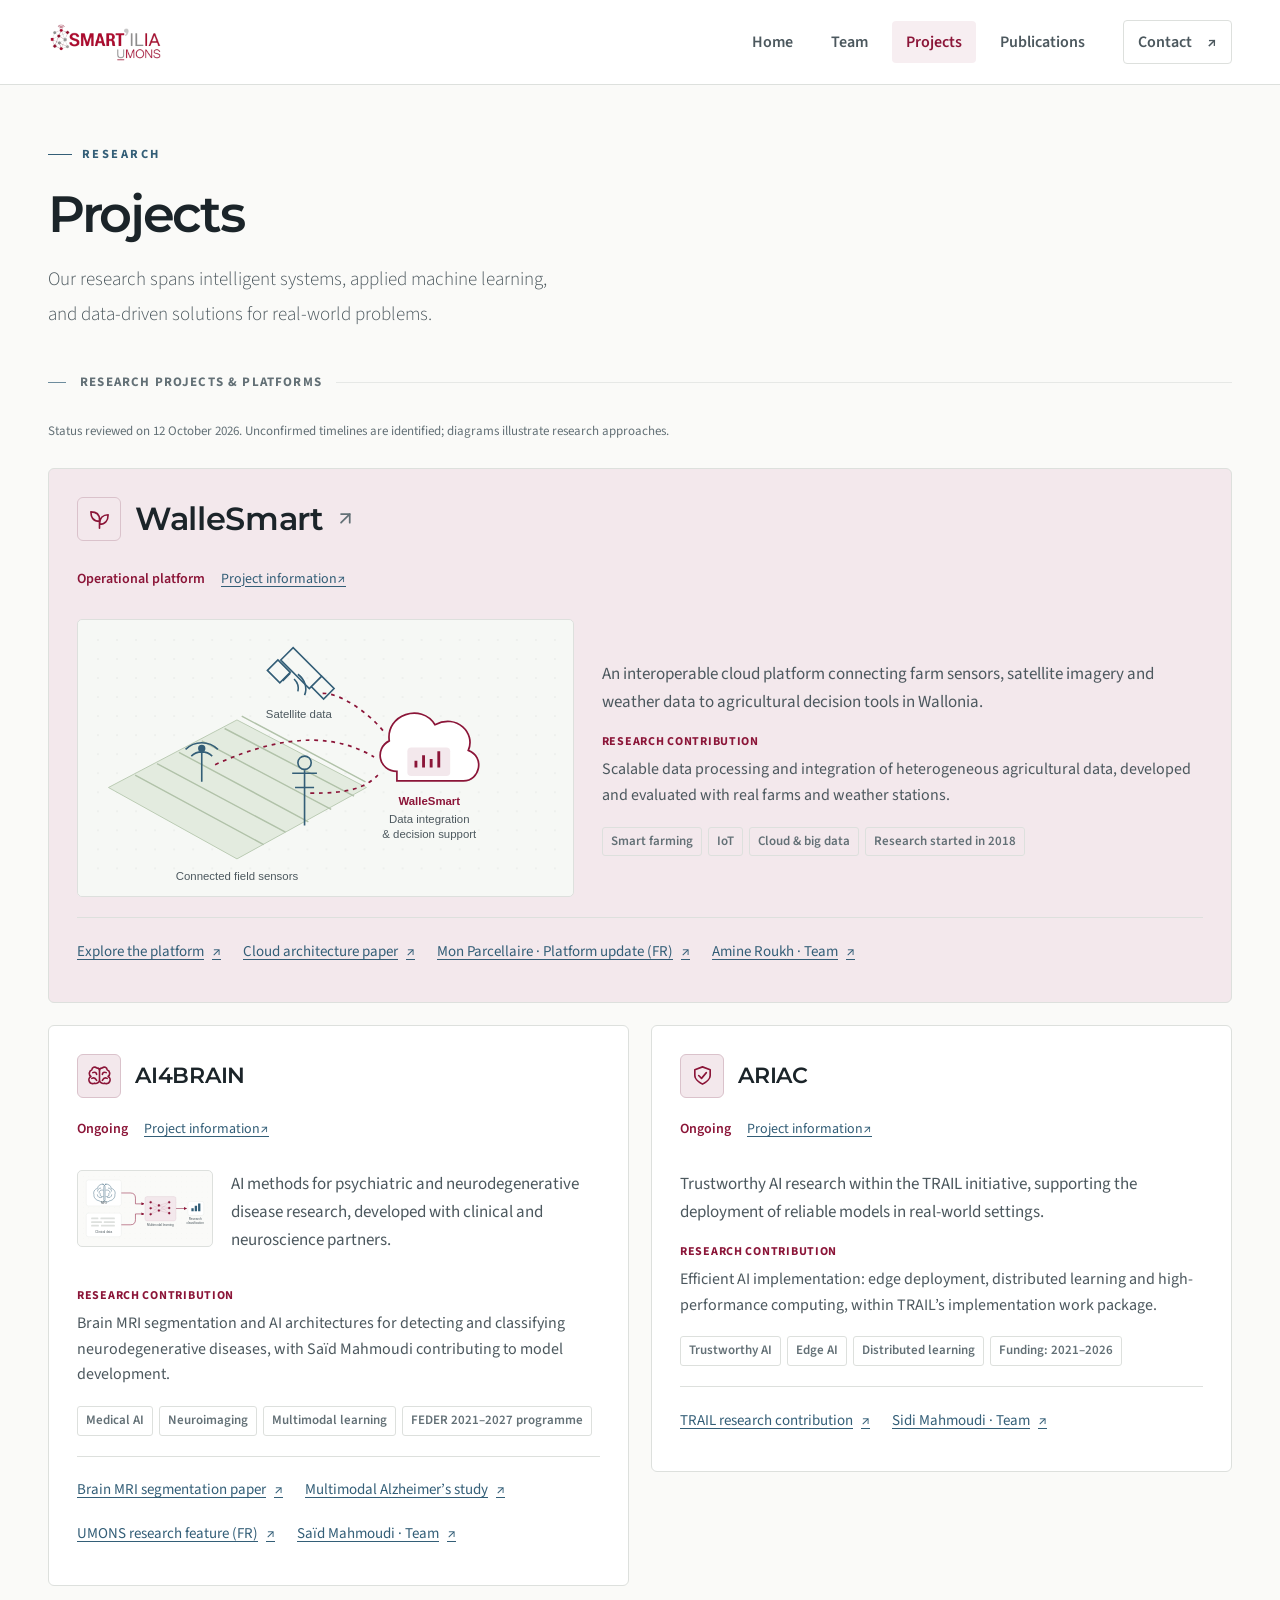
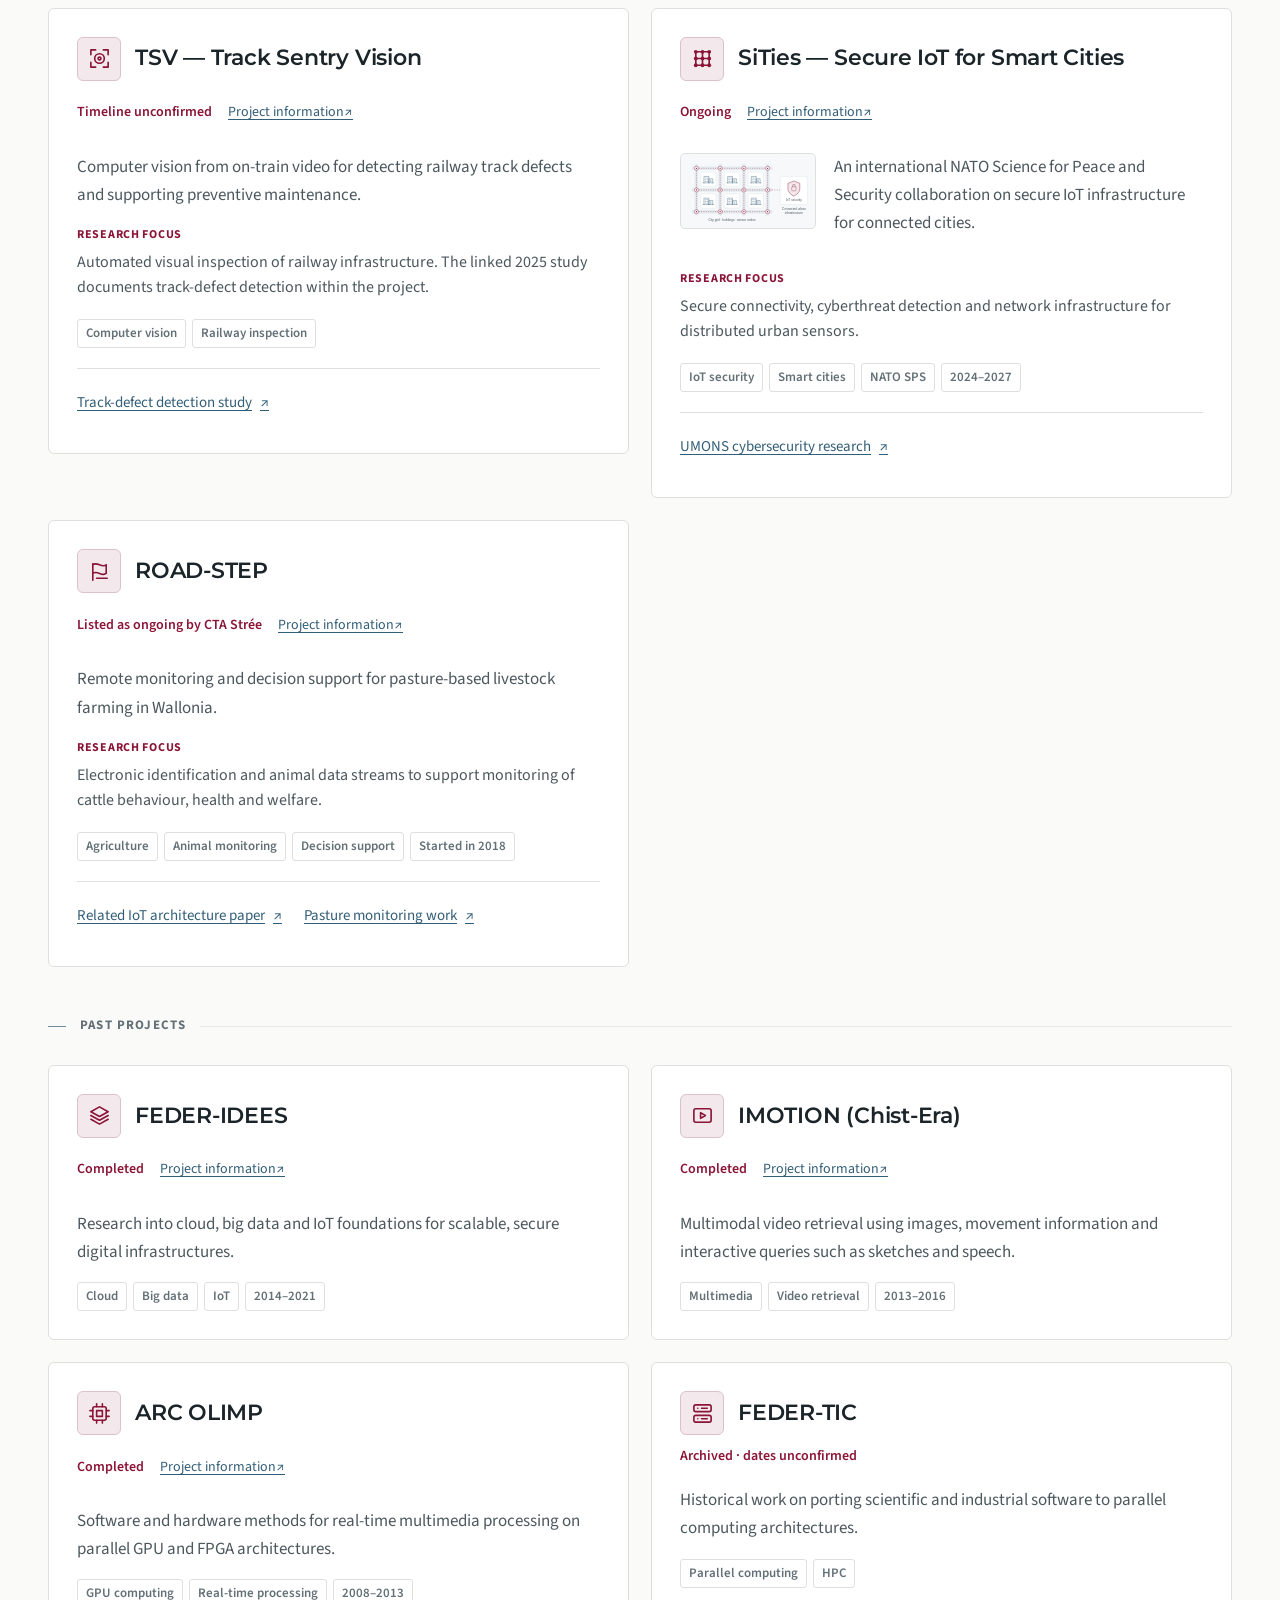
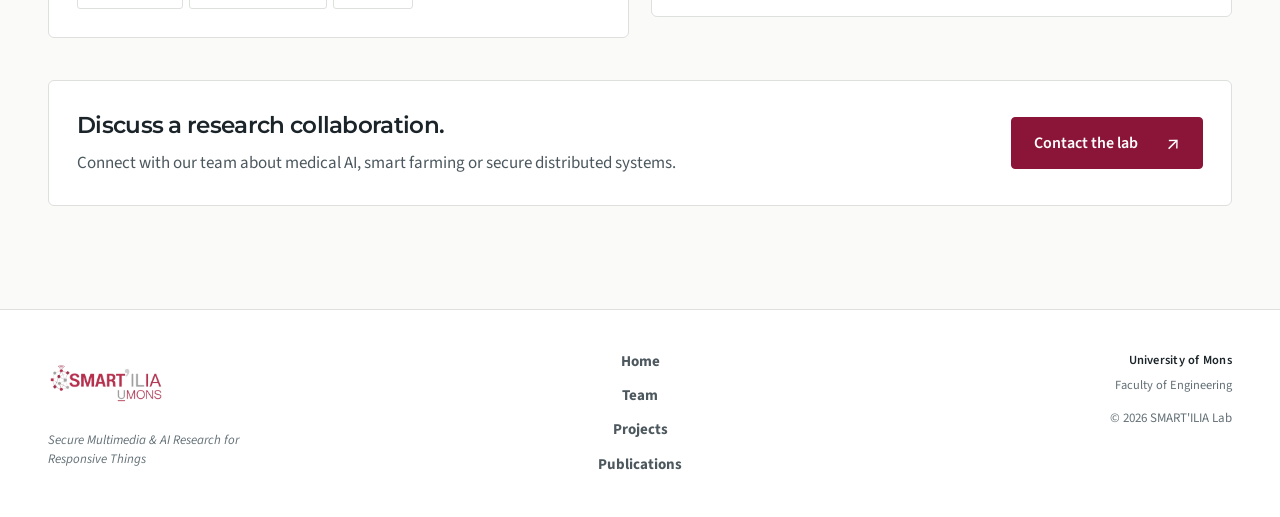
==== projects.html @ 416814bd "Add sourced research visuals and project articles to the homepage" ====
<!DOCTYPE html>
<html lang="en">
<head>
    <meta charset="UTF-8">
    <meta name="viewport" content="width=device-width, initial-scale=1">
    <meta name="description" content="Medical AI, smart farming, trustworthy AI and secure IoT projects at SMART'ILIA, University of Mons. Explore research contributions and associated publications.">
    <title>Projects — SMART'ILIA · UMONS</title>
    <link rel="icon" type="image/png" href="images/mini-logo.png">
    <link rel="preconnect" href="https://fonts.googleapis.com">
    <link rel="preconnect" href="https://fonts.gstatic.com" crossorigin>
    <link rel="stylesheet" href="https://fonts.googleapis.com/css2?family=Montserrat:wght@400;500;600;700&family=Source+Sans+3:wght@400;500;600;700&display=swap">
    <link rel="stylesheet" href="css/style.css?v=4">
    <link rel="stylesheet" href="css/refresh.css?v=6">
    <script src="js/site.js" defer></script>
  <link rel="canonical" href="https://smartilia.com/projects.html">
  <meta property="og:type" content="website">
  <meta property="og:site_name" content="SMART’ILIA · University of Mons">
  <meta property="og:title" content="Projects — SMART&#x27;ILIA · UMONS">
  <meta property="og:description" content="Medical AI, smart farming, trustworthy AI and secure IoT projects at SMART&#x27;ILIA, University of Mons. Explore research contributions and associated publications.">
  <meta property="og:url" content="https://smartilia.com/projects.html">
  <meta property="og:image" content="https://smartilia.com/images/smartilia-social-v1.png">
  <meta property="og:image:type" content="image/png">
  <meta property="og:image:width" content="1200">
  <meta property="og:image:height" content="627">
  <meta property="og:image:alt" content="SMART’ILIA at the University of Mons: AI for health, connected environments and secure systems.">
  <meta name="twitter:card" content="summary_large_image">
  <meta name="twitter:title" content="Projects — SMART&#x27;ILIA · UMONS">
  <meta name="twitter:description" content="Medical AI, smart farming, trustworthy AI and secure IoT projects at SMART&#x27;ILIA, University of Mons. Explore research contributions and associated publications.">
  <meta name="twitter:image" content="https://smartilia.com/images/smartilia-social-v1.png">
  <meta name="twitter:image:alt" content="SMART’ILIA at the University of Mons: AI for health, connected environments and secure systems.">
</head>
<body>

<a href="#main" class="skip-link">Skip to content</a>

<!-- ── NAVIGATION ── -->
<nav id="navbar" class="nav-light" aria-label="Main navigation">
    <div class="nav-inner">
        <a href="index.html" class="nav-logo">
            <img src="images/logo.png" alt="SMART'ILIA">
        </a>
        <ul class="nav-links" id="navLinks">
            <li><a href="index.html">Home</a></li>
            <li><a href="team.html">Team</a></li>
            <li><a href="projects.html" class="active" aria-current="page">Projects</a></li>
            <li><a href="publications.html">Publications</a></li>
        <li><a href="index.html#contact" class="nav-contact">Contact <span aria-hidden="true">↗</span></a></li>
        </ul>
        <button class="nav-burger" id="burger" aria-label="Open menu" aria-controls="navLinks" aria-expanded="false">
            <span></span><span></span><span></span>
        </button>
    </div>
</nav>

<!-- ── PROJECTS ── -->
<main id="main">
<div class="page">
    <div class="container">
        <div class="section-header">
            <div class="section-label"><span>Research</span></div>
            <h1 class="section-title">Projects</h1>
            <p class="section-subtitle">
                Our research spans intelligent systems, applied machine learning, and data-driven solutions for real-world problems.
            </p>
        </div>

        <!-- RESEARCH_PROJECTS_START -->
<section class="projects-group" aria-labelledby="current-projects-title"><h2 class="team-group-label" id="current-projects-title">Research projects &amp; platforms</h2>
<p class="source-note project-status-note">Status reviewed on <time datetime="2026-10-12">12 October 2026</time>. Unconfirmed timelines are identified; diagrams illustrate research approaches.</p>
<div class="projects-grid"><article class="project-card project-card--featured" data-anim id="smart-farming">
  <div class="project-header"><div class="project-icon"><svg viewBox="0 0 24 24" width="24" height="24" fill="none" stroke="currentColor" stroke-width="1.7" stroke-linecap="round" stroke-linejoin="round" aria-hidden="true" focusable="false"><path d="M12 21v-9M12 14C5 14 3 9 3 4c6 0 9 3 9 8M12 17c0-7 4-10 9-10 0 6-3 10-9 10"/></svg></div><h3 class="project-title"><a href="https://www.wallesmart.be/">WalleSmart <svg class="external-icon" viewBox="0 0 24 24" fill="none" stroke="currentColor" stroke-width="2" stroke-linecap="round" stroke-linejoin="round" aria-hidden="true" focusable="false"><path d="M7 17L17 7"/><path d="M7 7h10v10"/></svg></a></h3></div>
  <div class="project-status"><strong>Operational platform</strong><a href="https://www.wallesmart.be/blog/nos-actualites-2/nouveaute-comment-digitaliser-la-gestion-de-ses-parcelles-agricoles-15" aria-label="Source for WalleSmart project information">Project information <span aria-hidden="true">↗</span></a></div>
  <div class="project-overview"><a class="project-art" href="illustrations/agriculture.svg" aria-label="View the WalleSmart research diagram"><img class="project-illustration" src="illustrations/agriculture.svg" alt="Connected field, satellite and weather data flowing into the WalleSmart cloud platform." width="520" height="290" loading="lazy"></a><div class="project-copy"><p class="project-desc">An interoperable cloud platform connecting farm sensors, satellite imagery and weather data to agricultural decision tools in Wallonia.</p><div class="project-research"><p class="project-focus-label">Research contribution</p><p>Scalable data processing and integration of heterogeneous agricultural data, developed and evaluated with real farms and weather stations.</p></div><div class="project-tags"><span class="project-tag">Smart farming</span><span class="project-tag">IoT</span><span class="project-tag">Cloud &amp; big data</span><span class="project-tag">Research started in 2018</span></div></div></div>
<div class="project-links"><a href="https://www.wallesmart.be/">Explore the platform <span aria-hidden="true">↗</span></a><a href="https://orbi.umons.ac.be/handle/20.500.12907/54810">Cloud architecture paper <span aria-hidden="true">↗</span></a><a href="https://www.wallesmart.be/blog/nos-actualites-2/nouveaute-comment-digitaliser-la-gestion-de-ses-parcelles-agricoles-15">Mon Parcellaire · Platform update (FR) <span aria-hidden="true">↗</span></a><a href="team.html#amine-roukh">Amine Roukh · Team <span aria-hidden="true">↗</span></a></div>
</article>
<article class="project-card" data-anim id="medical-ai">
  <div class="project-header"><div class="project-icon"><svg viewBox="0 0 24 24" width="24" height="24" fill="none" stroke="currentColor" stroke-width="1.7" stroke-linecap="round" stroke-linejoin="round" aria-hidden="true" focusable="false"><path d="M9 4a3 3 0 0 0-5 2 4 4 0 0 0-1 7 4 4 0 0 0 4 7c2 1 5-1 5-3V7a3 3 0 0 0-3-3Zm6 0a3 3 0 0 1 5 2 4 4 0 0 1 1 7 4 4 0 0 1-4 7c-2 1-5-1-5-3V7a3 3 0 0 1 3-3Z"/><path d="M5 9c2-1 4 0 4 2M4 15c2-1 4 0 5 2m10-8c-2-1-4 0-4 2m5 4c-2-1-4 0-5 2"/></svg></div><h3 class="project-title">AI4BRAIN</h3></div>
  <div class="project-status"><strong>Ongoing</strong><a href="https://web.umons.ac.be/sante/fr/2026/03/11/alzheimer-a-lumons-une-expertise-de-longue-date-mise-en-lumiere-par-un-financement-record/" aria-label="Source for AI4BRAIN project information">Project information <span aria-hidden="true">↗</span></a></div>
  <div class="project-overview"><a class="project-art" href="illustrations/medical-ai.svg" aria-label="View the AI4BRAIN research diagram"><img class="project-illustration" src="illustrations/medical-ai.svg" alt="MRI and clinical data combined through multimodal learning." width="520" height="290" loading="lazy"></a><p class="project-desc">AI methods for psychiatric and neurodegenerative disease research, developed with clinical and neuroscience partners.</p></div><div class="project-research"><p class="project-focus-label">Research contribution</p><p>Brain MRI segmentation and AI architectures for detecting and classifying neurodegenerative diseases, with Saïd Mahmoudi contributing to model development.</p></div><div class="project-tags"><span class="project-tag">Medical AI</span><span class="project-tag">Neuroimaging</span><span class="project-tag">Multimodal learning</span><span class="project-tag">FEDER 2021–2027 programme</span></div>
<div class="project-links"><a href="https://orbi.umons.ac.be/handle/20.500.12907/51494">Brain MRI segmentation paper <span aria-hidden="true">↗</span></a><a href="https://orbi.umons.ac.be/handle/20.500.12907/56733">Multimodal Alzheimer’s study <span aria-hidden="true">↗</span></a><a href="https://web.umons.ac.be/sante/fr/2026/03/11/alzheimer-a-lumons-une-expertise-de-longue-date-mise-en-lumiere-par-un-financement-record/">UMONS research feature (FR) <span aria-hidden="true">↗</span></a><a href="team.html#said-mahmoudi">Saïd Mahmoudi · Team <span aria-hidden="true">↗</span></a></div>
</article>
<article class="project-card" data-anim id="ariac">
  <div class="project-header"><div class="project-icon"><svg viewBox="0 0 24 24" width="24" height="24" fill="none" stroke="currentColor" stroke-width="1.7" stroke-linecap="round" stroke-linejoin="round" aria-hidden="true" focusable="false"><path d="m12 3 8 3v6c0 5-8 9-8 9s-8-4-8-9V6l8-3Z"/><path d="m8 12 3 3 5-6"/></svg></div><h3 class="project-title">ARIAC</h3></div>
  <div class="project-status"><strong>Ongoing</strong><a href="https://web.umons.ac.be/isia/activites-de-recherche/projets/" aria-label="Source for ARIAC project information">Project information <span aria-hidden="true">↗</span></a></div>
  <div class="project-overview project-overview--text"><p class="project-desc">Trustworthy AI research within the TRAIL initiative, supporting the deployment of reliable models in real-world settings.</p></div><div class="project-research"><p class="project-focus-label">Research contribution</p><p>Efficient AI implementation: edge deployment, distributed learning and high-performance computing, within TRAIL’s implementation work package.</p></div><div class="project-tags"><span class="project-tag">Trustworthy AI</span><span class="project-tag">Edge AI</span><span class="project-tag">Distributed learning</span><span class="project-tag">Funding: 2021–2026</span></div>
<div class="project-links"><a href="https://factory.trail.ac/fr/user/sidi-ahmed/mahmoudi">TRAIL research contribution <span aria-hidden="true">↗</span></a><a href="team.html#sidi-mahmoudi">Sidi Mahmoudi · Team <span aria-hidden="true">↗</span></a></div>
</article>
<article class="project-card" data-anim id="track-sentry-vision">
  <div class="project-header"><div class="project-icon"><svg viewBox="0 0 24 24" width="24" height="24" fill="none" stroke="currentColor" stroke-width="1.7" stroke-linecap="round" stroke-linejoin="round" aria-hidden="true" focusable="false"><path d="M8 3H3v5m13-5h5v5M3 16v5h5m13-5v5h-5"/><circle cx="12" cy="12" r="5"/><circle cx="12" cy="12" r="1.5"/></svg></div><h3 class="project-title">TSV — Track Sentry Vision</h3></div>
  <div class="project-status"><strong>Timeline unconfirmed</strong><a href="https://ecosysteme.s3.wallonie.be/projets/" aria-label="Source for TSV — Track Sentry Vision project information">Project information <span aria-hidden="true">↗</span></a></div>
  <div class="project-overview project-overview--text"><p class="project-desc">Computer vision from on-train video for detecting railway track defects and supporting preventive maintenance.</p></div><div class="project-research"><p class="project-focus-label">Research focus</p><p>Automated visual inspection of railway infrastructure. The linked 2025 study documents track-defect detection within the project.</p></div><div class="project-tags"><span class="project-tag">Computer vision</span><span class="project-tag">Railway inspection</span></div>
<div class="project-links"><a href="https://bnaic2025.unamur.be/accepted-submissions/accepted_poster/093%20-%20Railway%20Track%20Defect%20Detection.pdf">Track-defect detection study <span aria-hidden="true">↗</span></a></div>
</article>
<article class="project-card" data-anim id="secure-systems">
  <div class="project-header"><div class="project-icon"><svg viewBox="0 0 24 24" width="24" height="24" fill="none" stroke="currentColor" stroke-width="1.7" stroke-linecap="round" stroke-linejoin="round" aria-hidden="true" focusable="false"><path d="M5 5h14M5 12h14M5 19h14M5 5v14M12 5v14M19 5v14"/><g fill="currentColor" stroke="none"><circle cx="5" cy="5" r="2"/><circle cx="12" cy="5" r="2"/><circle cx="19" cy="5" r="2"/><circle cx="5" cy="12" r="2"/><circle cx="12" cy="12" r="2"/><circle cx="19" cy="12" r="2"/><circle cx="5" cy="19" r="2"/><circle cx="12" cy="19" r="2"/><circle cx="19" cy="19" r="2"/></g></svg></div><h3 class="project-title">SiTies — Secure IoT for Smart Cities</h3></div>
  <div class="project-status"><strong>Ongoing</strong><a href="https://radon.nauka.gov.pl/dane/profil/678506106d19015179e4eef2" aria-label="Source for SiTies — Secure IoT for Smart Cities project information">Project information <span aria-hidden="true">↗</span></a></div>
  <div class="project-overview"><a class="project-art" href="illustrations/smart-city-grid.svg" aria-label="View the SiTies — Secure IoT for Smart Cities research diagram"><img class="project-illustration" src="illustrations/smart-city-grid.svg" alt="A city grid with connected buildings, sensor nodes and secure IoT infrastructure." width="520" height="290" loading="lazy"></a><p class="project-desc">An international NATO Science for Peace and Security collaboration on secure IoT infrastructure for connected cities.</p></div><div class="project-research"><p class="project-focus-label">Research focus</p><p>Secure connectivity, cyberthreat detection and network infrastructure for distributed urban sensors.</p></div><div class="project-tags"><span class="project-tag">IoT security</span><span class="project-tag">Smart cities</span><span class="project-tag">NATO SPS</span><span class="project-tag">2024–2027</span></div>
<div class="project-links"><a href="https://assets.ctfassets.net/myqv2p4gx62v/01pLxQ8LCOKn64NGVrYck8/289017d1012514191cbb42dc429a7358/brochure-InCyber-2025.pdf">UMONS cybersecurity research <span aria-hidden="true">↗</span></a></div>
</article>
<article class="project-card" data-anim id="road-step">
  <div class="project-header"><div class="project-icon"><svg viewBox="0 0 24 24" width="24" height="24" fill="none" stroke="currentColor" stroke-width="1.7" stroke-linecap="round" stroke-linejoin="round" aria-hidden="true" focusable="false"><path d="M5 21V4m0 1c5-4 9 4 14 0v9c-5 4-9-4-14 0"/><path d="M9 19h11"/></svg></div><h3 class="project-title">ROAD-STEP</h3></div>
  <div class="project-status"><strong>Listed as ongoing by CTA Strée</strong><a href="https://cta-stree.be/recherches/" aria-label="Source for ROAD-STEP project information">Project information <span aria-hidden="true">↗</span></a></div>
  <div class="project-overview project-overview--text"><p class="project-desc">Remote monitoring and decision support for pasture-based livestock farming in Wallonia.</p></div><div class="project-research"><p class="project-focus-label">Research focus</p><p>Electronic identification and animal data streams to support monitoring of cattle behaviour, health and welfare.</p></div><div class="project-tags"><span class="project-tag">Agriculture</span><span class="project-tag">Animal monitoring</span><span class="project-tag">Decision support</span><span class="project-tag">Started in 2018</span></div>
<div class="project-links"><a href="https://orbi.umons.ac.be/handle/20.500.12907/42561">Related IoT architecture paper <span aria-hidden="true">↗</span></a><a href="https://www.cra.wallonie.be/fr/wallherbe-pour-suivre-la-pousse-et-la-qualite-de-lherbe">Pasture monitoring work <span aria-hidden="true">↗</span></a></div>
</article></div></section>
<section class="projects-group" aria-labelledby="past-projects-title"><h2 class="team-group-label" id="past-projects-title">Past projects</h2>
<div class="projects-grid"><article class="project-card" data-anim id="feder-idees">
  <div class="project-header"><div class="project-icon"><svg viewBox="0 0 24 24" width="24" height="24" fill="none" stroke="currentColor" stroke-width="1.7" stroke-linecap="round" stroke-linejoin="round" aria-hidden="true" focusable="false"><path d="m12 3 9 5-9 5-9-5 9-5ZM3 12l9 5 9-5M3 16l9 5 9-5"/></svg></div><h3 class="project-title">FEDER-IDEES</h3></div>
  <div class="project-status"><strong>Completed</strong><a href="https://web.umons.ac.be/ilia/activites-de-recherche/" aria-label="Source for FEDER-IDEES project information">Project information <span aria-hidden="true">↗</span></a></div>
  <div class="project-overview project-overview--text"><p class="project-desc">Research into cloud, big data and IoT foundations for scalable, secure digital infrastructures.</p></div><div class="project-tags"><span class="project-tag">Cloud</span><span class="project-tag">Big data</span><span class="project-tag">IoT</span><span class="project-tag">2014–2021</span></div>

</article>
<article class="project-card" data-anim id="imotion">
  <div class="project-header"><div class="project-icon"><svg viewBox="0 0 24 24" width="24" height="24" fill="none" stroke="currentColor" stroke-width="1.7" stroke-linecap="round" stroke-linejoin="round" aria-hidden="true" focusable="false"><rect x="3" y="5" width="18" height="14" rx="2"/><path d="m10 9 5 3-5 3V9Z"/></svg></div><h3 class="project-title">IMOTION (Chist-Era)</h3></div>
  <div class="project-status"><strong>Completed</strong><a href="https://www.chistera.eu/projects/imotion" aria-label="Source for IMOTION (Chist-Era) project information">Project information <span aria-hidden="true">↗</span></a></div>
  <div class="project-overview project-overview--text"><p class="project-desc">Multimodal video retrieval using images, movement information and interactive queries such as sketches and speech.</p></div><div class="project-tags"><span class="project-tag">Multimedia</span><span class="project-tag">Video retrieval</span><span class="project-tag">2013–2016</span></div>

</article>
<article class="project-card" data-anim id="arc-olimp">
  <div class="project-header"><div class="project-icon"><svg viewBox="0 0 24 24" width="24" height="24" fill="none" stroke="currentColor" stroke-width="1.7" stroke-linecap="round" stroke-linejoin="round" aria-hidden="true" focusable="false"><rect x="5" y="5" width="14" height="14" rx="2"/><rect x="9" y="9" width="6" height="6"/><path d="M9 2v3m6-3v3M9 19v3m6-3v3M2 9h3m-3 6h3m14-6h3m-3 6h3"/></svg></div><h3 class="project-title">ARC OLIMP</h3></div>
  <div class="project-status"><strong>Completed</strong><a href="https://splconf.org/spl11/data/uploads/procDF.pdf" aria-label="Source for ARC OLIMP project information">Project information <span aria-hidden="true">↗</span></a></div>
  <div class="project-overview project-overview--text"><p class="project-desc">Software and hardware methods for real-time multimedia processing on parallel GPU and FPGA architectures.</p></div><div class="project-tags"><span class="project-tag">GPU computing</span><span class="project-tag">Real-time processing</span><span class="project-tag">2008–2013</span></div>

</article>
<article class="project-card" data-anim id="feder-tic">
  <div class="project-header"><div class="project-icon"><svg viewBox="0 0 24 24" width="24" height="24" fill="none" stroke="currentColor" stroke-width="1.7" stroke-linecap="round" stroke-linejoin="round" aria-hidden="true" focusable="false"><rect x="3" y="3" width="18" height="7" rx="2"/><rect x="3" y="14" width="18" height="7" rx="2"/><path d="M7 6.5h.01M7 17.5h.01M11 6.5h6m-6 11h6"/></svg></div><h3 class="project-title">FEDER-TIC</h3></div>
  <div class="project-status"><strong>Archived · dates unconfirmed</strong></div>
  <div class="project-overview project-overview--text"><p class="project-desc">Historical work on porting scientific and industrial software to parallel computing architectures.</p></div><div class="project-tags"><span class="project-tag">Parallel computing</span><span class="project-tag">HPC</span></div>

</article></div></section>
<aside class="research-contact"><div><h2>Discuss a research collaboration.</h2><p>Connect with our team about medical AI, smart farming or secure distributed systems.</p></div><a class="action-primary" href="mailto:said.mahmoudi@umons.ac.be">Contact the lab <span aria-hidden="true">↗</span></a></aside>
<!-- RESEARCH_PROJECTS_END -->
    </div>
</div>
</main>

<!-- ── FOOTER ── -->
<footer>
    <div class="footer-inner">
        <div class="footer-brand">
            <img src="images/logo.png" alt="SMART'ILIA" class="footer-logo-img">
            <p class="footer-tagline">Secure Multimedia &amp; AI Research for Responsive Things</p>
        </div>
        <nav class="footer-nav" aria-label="Footer navigation">
            <a href="index.html">Home</a>
            <a href="team.html">Team</a>
            <a href="projects.html">Projects</a>
            <a href="publications.html">Publications</a>
        </nav>
        <div class="footer-info">
            <div class="footer-uni">University of Mons</div>
            <div class="footer-faculty">Faculty of Engineering</div>
            <div class="footer-copy">&copy; 2026 SMART'ILIA Lab</div>
        </div>
    </div>
</footer>

<script>


    // Staggered scroll-reveal
    const observer = new IntersectionObserver((entries) => {
        entries.forEach((entry) => {
            if (entry.isIntersecting) {
                const cards = document.querySelectorAll('[data-anim]');
                cards.forEach((card, i) => {
                    setTimeout(() => card.classList.add('visible'), i * 120);
                });
                observer.unobserve(entry.target);
            }
        });
    }, { threshold: 0.1 });

    const firstCard = document.querySelector('[data-anim]');
    if (firstCard) observer.observe(firstCard);
</script>

</body>
</html>
---- css/style.css ----
/* ═══════════════════════════════════════════
   SMART'ILIA — UMONS Research Lab
   ═══════════════════════════════════════════ */

:root {
    /* ── Clean Neutral Palette ── */
    --paper:          #F4F4F2;
    --paper-mid:      #EBEBEA;
    --paper-deep:     #E0E0DC;
    --paper-border:   #D2D2CD;

    /* ── Neutral Ink ── */
    --ink:            #141414;
    --ink-mid:        #565654;
    --ink-muted:      #767674;

    /* ── UMONS Crimson ── */
    --crimson:        #8B1538;
    --crimson-deep:   #6B0F2A;
    --crimson-light:  #A52145;
    --crimson-glow:   rgba(139, 21, 56, 0.07);
    --crimson-subtle: #F3E8EC;

    /* ── Steel accent ── */
    --steel:          #3D6B8E;
    --steel-glow:     rgba(61, 107, 142, 0.10);

    /* ── Typography ── */
    --heading: 'Montserrat', 'Helvetica Neue', Arial, sans-serif;
    --sans:    'Helvetica Neue', Helvetica, Arial, sans-serif;

    /* ── Layout ── */
    --nav-h:    96px;
    --pad-x:    clamp(1.25rem, 4vw, 3rem);
    --max-w:    1280px;
    --radius:   0;
}

/* ── Skip link (a11y) ── */
.skip-link {
    position: absolute;
    top: -100%;
    left: 16px;
    z-index: 100000;
    padding: 12px 24px;
    background: var(--crimson);
    color: #fff;
    text-decoration: none;
    font-weight: 700;
    font-size: 0.85rem;
    letter-spacing: 0.04em;
}

.skip-link:focus {
    top: 8px;
}

/* ── Reset ── */
*, *::before, *::after { margin: 0; padding: 0; box-sizing: border-box; }
html { scroll-behavior: smooth; }

body {
    font-family: var(--sans);
    background: var(--paper);
    color: var(--ink);
    font-size: 1rem;
    line-height: 1.65;
    -webkit-font-smoothing: antialiased;
    -moz-osx-font-smoothing: grayscale;
    overflow-x: hidden;
}

::selection { background: var(--crimson); color: #fff; }

/* ── Focus visible (a11y) ── */
:focus-visible {
    outline: 2px solid var(--crimson);
    outline-offset: 2px;
}

a:focus:not(:focus-visible),
button:focus:not(:focus-visible) {
    outline: none;
}

/* ── Grain texture ── */
body::before {
    content: '';
    position: fixed;
    inset: 0;
    z-index: 1;
    pointer-events: none;
    opacity: 0.025;
    background-image: url("data:image/svg+xml,%3Csvg viewBox='0 0 256 256' xmlns='http://www.w3.org/2000/svg'%3E%3Cfilter id='n'%3E%3CfeTurbulence type='fractalNoise' baseFrequency='0.9' numOctaves='4' stitchTiles='stitch'/%3E%3C/filter%3E%3Crect width='100%25' height='100%25' filter='url(%23n)'/%3E%3C/svg%3E");
    background-repeat: repeat;
    background-size: 200px;
}

/* ══════════════════════════════════════════
   NAVIGATION
   ══════════════════════════════════════════ */
#navbar {
    position: fixed;
    top: 0;
    left: 0;
    right: 0;
    z-index: 10000;
    background: #ffffff;
    border-bottom: 1px solid var(--paper-border);
    box-shadow: 0 1px 8px rgba(20, 20, 20, 0.06);
    transition: box-shadow 0.4s ease, background 0.4s ease;
}

#navbar.scrolled {
    box-shadow: 0 4px 24px rgba(20, 20, 20, 0.10);
}

.nav-inner {
    max-width: var(--max-w);
    margin: 0 auto;
    padding: 0 var(--pad-x);
    height: var(--nav-h);
    display: -webkit-flex;
    display: flex;
    -webkit-flex-direction: row;
    flex-direction: row;
    -webkit-align-items: center;
    align-items: center;
    -webkit-justify-content: space-between;
    justify-content: space-between;
}

/* ── Logo ── */
.nav-logo {
    display: inline-flex;
    align-items: center;
    text-decoration: none;
    flex-shrink: 0;
}

.nav-logo img {
    height: 80px;
    width: auto;
    display: block;
}

/* ── Links (desktop) ── */
.nav-links {
    display: -webkit-flex;
    display: flex;
    -webkit-flex-direction: row;
    flex-direction: row;
    align-items: center;
    gap: 4px;
    list-style: none;
    margin: 0;
    padding: 0;
}

.nav-links li {
    display: inline-block;
    margin: 0;
    padding: 0;
}

.nav-links li a {
    display: inline-block;
    text-decoration: none;
    color: var(--ink-mid);
    font-family: var(--sans);
    font-size: 0.8rem;
    font-weight: 700;
    letter-spacing: 0.12em;
    text-transform: uppercase;
    padding: 8px 18px;
    border-radius: var(--radius);
    position: relative;
    transition: color 0.25s ease, background 0.25s ease;
    white-space: nowrap;
}

.nav-links li a:hover {
    color: var(--crimson);
    background: var(--crimson-glow);
}

.nav-links li a.active {
    color: var(--crimson);
    background: var(--crimson-glow);
}

.nav-links li a.active::after {
    content: '';
    position: absolute;
    bottom: 4px;
    left: 50%;
    transform: translateX(-50%);
    width: 4px;
    height: 4px;
    border-radius: 50%;
    background: var(--crimson);
}

/* ── Burger (hidden on desktop) ── */
.nav-burger {
    display: none;
    flex-direction: column;
    gap: 5px;
    cursor: pointer;
    background: none;
    border: none;
    padding: 8px;
    z-index: 10;
}

.nav-burger span {
    display: block;
    width: 22px;
    height: 1.5px;
    background: var(--ink);
    border-radius: 2px;
    transition: all 0.3s cubic-bezier(0.22, 1, 0.36, 1);
}

.nav-burger.open span:nth-child(1) { transform: translateY(6.5px) rotate(45deg); }
.nav-burger.open span:nth-child(2) { opacity: 0; transform: scaleX(0); }
.nav-burger.open span:nth-child(3) { transform: translateY(-6.5px) rotate(-45deg); }

/* ══════════════════════════════════════════
   LAYOUT UTILITIES
   ══════════════════════════════════════════ */
.page {
    min-height: 100vh;
    padding: calc(var(--nav-h) + clamp(3rem, 6vw, 5rem)) var(--pad-x) clamp(4rem, 8vw, 7rem);
}

.container {
    max-width: var(--max-w);
    margin: 0 auto;
    width: 100%;
}

/* ══════════════════════════════════════════
   SECTION HEADER
   ══════════════════════════════════════════ */
.section-header { margin-bottom: clamp(3rem, 5vw, 5rem); }

.section-label {
    font-size: 0.78rem;
    font-weight: 700;
    letter-spacing: 0.2em;
    text-transform: uppercase;
    color: var(--steel);
    margin-bottom: 1.25rem;
    display: flex;
    align-items: center;
    gap: 10px;
}

.section-label::before {
    content: '';
    width: 24px;
    height: 1px;
    background: var(--steel);
    flex-shrink: 0;
}

.section-title {
    font-family: var(--heading);
    font-size: clamp(2.2rem, 4vw, 3.5rem);
    font-weight: 600;
    letter-spacing: -0.025em;
    color: var(--ink);
    line-height: 1.15;
}

.section-subtitle {
    font-size: 1.05rem;
    color: var(--ink-mid);
    max-width: 520px;
    margin-top: 1.25rem;
    line-height: 1.8;
    font-weight: 300;
}

/* ══════════════════════════════════════════
   HERO
   ══════════════════════════════════════════ */
.page-hero {
    position: relative;
    min-height: 100vh;
    display: flex;
    flex-direction: column;
    background: var(--paper);
    overflow: hidden;
}

.hero-main {
    flex: 1;
    display: flex;
    align-items: center;
    padding: calc(var(--nav-h) + clamp(2.5rem, 5vw, 4rem)) var(--pad-x) clamp(2rem, 4vw, 3rem);
    position: relative;
    z-index: 1;
}

.hero {
    display: grid;
    grid-template-columns: 1.1fr 0.9fr;
    gap: clamp(3rem, 6vw, 6rem);
    align-items: center;
    width: 100%;
    max-width: var(--max-w);
    margin: 0 auto;
}

.hero-content {
    opacity: 0;
    transform: translateY(32px);
    animation: fadeUp 0.9s cubic-bezier(0.22, 1, 0.36, 1) 0.1s forwards;
}

.hero-overline {
    font-size: 0.78rem;
    font-weight: 700;
    letter-spacing: 0.2em;
    text-transform: uppercase;
    color: var(--steel);
    margin-bottom: 2rem;
    display: flex;
    align-items: center;
    gap: 10px;
}

.hero-overline::before {
    content: '';
    width: 32px;
    height: 2px;
    background: var(--steel);
}

.hero-title {
    font-family: var(--heading);
    font-size: clamp(3.5rem, 7vw, 6.5rem);
    font-weight: 700;
    line-height: 0.95;
    letter-spacing: -0.04em;
    margin-bottom: 1rem;
    color: var(--ink);
}

.hero-title em {
    font-style: italic;
    color: var(--crimson);
    font-weight: 300;
    letter-spacing: -0.02em;
}

.hero-acronym {
    font-size: 0.9rem;
    font-weight: 600;
    letter-spacing: 0.12em;
    text-transform: uppercase;
    color: var(--crimson);
    margin-bottom: 2.5rem;
    padding-top: 0.75rem;
    border-top: 2px solid var(--crimson);
    display: inline-block;
}

.hero-desc {
    font-size: 1.15rem;
    color: var(--ink);
    max-width: 480px;
    line-height: 1.75;
    font-weight: 400;
    margin-bottom: 2.75rem;
    opacity: 0.7;
}

.hero-actions {
    display: flex;
    align-items: center;
    gap: 1rem;
    flex-wrap: wrap;
}

/* ── Buttons ── */
.btn-primary {
    display: inline-flex;
    align-items: center;
    gap: 10px;
    padding: 16px 32px;
    background: var(--crimson);
    color: #fff;
    text-decoration: none;
    font-size: 0.8rem;
    font-weight: 700;
    letter-spacing: 0.1em;
    text-transform: uppercase;
    border: none;
    cursor: pointer;
    position: relative;
    overflow: hidden;
    transition: all 0.3s ease;
}

.btn-primary::before {
    content: '';
    position: absolute;
    inset: 0;
    background: var(--crimson-deep);
    transform: translateY(100%);
    transition: transform 0.35s cubic-bezier(0.22, 1, 0.36, 1);
}

.btn-primary:hover::before { transform: translateY(0); }
.btn-primary span, .btn-primary svg { position: relative; z-index: 1; }
.btn-primary svg { width: 14px; height: 14px; transition: transform 0.3s ease; }
.btn-primary:hover svg { transform: translateX(4px); }

.btn-ghost {
    display: inline-flex;
    align-items: center;
    gap: 8px;
    padding: 15px 28px;
    background: transparent;
    color: var(--ink-mid);
    text-decoration: none;
    font-size: 0.8rem;
    font-weight: 700;
    letter-spacing: 0.1em;
    text-transform: uppercase;
    border: 1px solid var(--paper-border);
    transition: all 0.3s ease;
}

.btn-ghost:hover {
    border-color: var(--crimson);
    color: var(--crimson);
    background: var(--crimson-glow);
}

/* ── Hero Visual ── */
.hero-visual {
    opacity: 0;
    transform: translateY(32px);
    animation: fadeUp 0.9s cubic-bezier(0.22, 1, 0.36, 1) 0.35s forwards;
}

.hero-cards {
    display: grid;
    grid-template-columns: 1fr 1fr;
    gap: 1px;
    background: var(--paper-border);
    border: 1px solid var(--paper-border);
}

.hero-card {
    background: var(--paper-mid);
    padding: 1.75rem 1.5rem;
    position: relative;
    overflow: hidden;
    transition: background 0.3s ease;
}

.hero-card:hover { background: var(--paper); }

.hero-card::before {
    content: '';
    position: absolute;
    top: 0; left: 0;
    width: 2px; height: 100%;
    background: linear-gradient(180deg, var(--crimson), var(--steel));
    transform: scaleY(0);
    transform-origin: top;
    transition: transform 0.45s cubic-bezier(0.22, 1, 0.36, 1);
}

.hero-card:hover::before { transform: scaleY(1); }

.hero-card--wide {
    grid-column: 1 / -1;
    display: flex;
    align-items: flex-start;
    gap: 1.25rem;
}

.hero-card-icon {
    width: 38px; height: 38px;
    background: var(--crimson-glow);
    border: 1px solid rgba(139,21,56,0.15);
    display: flex;
    align-items: center;
    justify-content: center;
    flex-shrink: 0;
}

.hero-card-icon svg { width: 17px; height: 17px; color: var(--crimson); }

.hero-card .stat-number {
    font-family: var(--heading);
    font-size: 3.2rem;
    font-weight: 400;
    color: var(--crimson);
    line-height: 1;
    margin-bottom: 0.4rem;
    letter-spacing: -0.04em;
}

.hero-card .stat-label {
    font-size: 0.75rem;
    font-weight: 700;
    letter-spacing: 0.14em;
    text-transform: uppercase;
    color: var(--ink-muted);
}

.hero-card .stat-desc {
    font-size: 0.88rem;
    color: var(--ink-mid);
    line-height: 1.7;
    font-weight: 300;
}

/* ── Network background (mini-logo) ── */
.network-bg {
    position: absolute;
    top: 50%;
    right: 4%;
    transform: translateY(-50%);
    width: 48%;
    pointer-events: none;
    z-index: 0;
    display: flex;
    align-items: center;
    justify-content: center;
}

.hero-bg-logo {
    width: 100%;
    height: auto;
    opacity: 0.6;
    mix-blend-mode: multiply;
}

/* ── Ticker strip ── */
.ticker-strip {
    border-top: 1px solid var(--paper-deep);
    padding: 12px 0;
    overflow: hidden;
    background: var(--paper-mid);
    position: relative;
    z-index: 1;
}

.ticker-track {
    display: flex;
    white-space: nowrap;
    will-change: transform;
}

.ticker-item {
    display: inline-flex;
    align-items: center;
    gap: 2rem;
    padding: 0 2rem;
    font-size: 0.75rem;
    font-weight: 700;
    letter-spacing: 0.18em;
    text-transform: uppercase;
    color: var(--ink-muted);
}

.ticker-item::after {
    content: '·';
    color: var(--steel);
    font-size: 0.9rem;
    opacity: 0.8;
}

/* ══════════════════════════════════════════
   RESEARCH AREAS
   ══════════════════════════════════════════ */
.research-areas {
    background: var(--paper-mid);
    padding: clamp(5rem, 8vw, 8rem) var(--pad-x);
    border-top: 1px solid var(--paper-deep);
}

.research-areas .container {
    display: grid;
    grid-template-columns: 1fr 2.2fr;
    gap: clamp(3rem, 6vw, 6rem);
    align-items: start;
}

.ra-intro-title {
    font-family: var(--heading);
    font-size: clamp(1.7rem, 3vw, 2.3rem);
    font-weight: 600;
    line-height: 1.2;
    letter-spacing: -0.02em;
    color: var(--ink);
    margin-bottom: 1.25rem;
}

.ra-intro-desc {
    font-size: 1rem;
    color: var(--ink-mid);
    line-height: 1.8;
    font-weight: 400;
}

.ra-grid {
    display: flex;
    flex-direction: column;
}

.ra-card {
    background: var(--paper-mid);
    padding: 2rem 2.25rem;
    display: grid;
    grid-template-columns: 2.5rem 1fr auto;
    align-items: start;
    gap: 1.5rem;
    opacity: 0;
    transform: translateX(-16px);
    transition: background 0.3s ease, opacity 0.6s ease, transform 0.6s cubic-bezier(0.22,1,0.36,1);
    border-bottom: 1px solid var(--paper-deep);
}

.ra-card:last-child {
    border-bottom: none;
}

.ra-card.visible { opacity: 1; transform: translateX(0); }
.ra-card:hover { background: var(--paper); }

.ra-num {
    font-family: var(--heading);
    font-size: 0.8rem;
    color: var(--steel);
    font-weight: 400;
    padding-top: 3px;
    font-style: italic;
}

.ra-title {
    font-family: var(--heading);
    font-size: 1.25rem;
    font-weight: 600;
    color: var(--ink);
    margin-bottom: 0.5rem;
    letter-spacing: -0.01em;
}

.ra-desc {
    font-size: 0.95rem;
    color: var(--ink-mid);
    line-height: 1.75;
    font-weight: 300;
}

.ra-tags {
    display: flex;
    flex-wrap: wrap;
    gap: 0.35rem;
    margin-top: 0.9rem;
}

.ra-tag {
    font-size: 0.7rem;
    font-weight: 700;
    letter-spacing: 0.08em;
    text-transform: uppercase;
    padding: 4px 9px;
    background: var(--steel-glow);
    color: var(--steel);
    border: 1px solid rgba(61,107,142,0.2);
}

.ra-arrow {
    width: 30px; height: 30px;
    border: 1px solid var(--paper-border);
    display: flex;
    align-items: center;
    justify-content: center;
    flex-shrink: 0;
    margin-top: 3px;
    transition: all 0.3s ease;
}

.ra-arrow svg { width: 13px; height: 13px; color: var(--ink-muted); transition: all 0.3s ease; }
.ra-card:hover .ra-arrow { border-color: var(--crimson); background: var(--crimson); }
.ra-card:hover .ra-arrow svg { color: #fff; }

/* ══════════════════════════════════════════
   TEAM
   ══════════════════════════════════════════ */
.page-team {
    background: var(--paper-mid);
    position: relative;
    overflow: hidden;
}

.page-team-bg-text {
    position: absolute;
    top: calc(var(--nav-h) + 1rem);
    right: -1rem;
    font-family: var(--heading);
    font-size: clamp(6rem, 14vw, 15rem);
    font-weight: 700;
    color: transparent;
    -webkit-text-stroke: 1px rgba(61, 107, 142, 0.08);
    line-height: 1;
    pointer-events: none;
    user-select: none;
    letter-spacing: -0.04em;
}

.team-groups {
    display: flex;
    flex-direction: column;
    gap: clamp(3.5rem, 6vw, 5.5rem);
    position: relative;
    z-index: 1;
}

.team-group-label {
    font-size: 0.75rem;
    font-weight: 700;
    letter-spacing: 0.2em;
    text-transform: uppercase;
    color: var(--ink-muted);
    margin-bottom: 1.75rem;
    display: flex;
    align-items: center;
    gap: 14px;
}

.team-group-label::before {
    content: '';
    width: 18px;
    height: 1px;
    background: var(--steel);
    opacity: 0.7;
}

.team-group-label::after {
    content: '';
    flex: 1;
    height: 1px;
    background: var(--paper-deep);
}

.team-grid {
    display: grid;
    grid-template-columns: repeat(auto-fill, minmax(240px, 1fr));
    gap: 1px;
}

.team-card {
    background: var(--paper);
    border: 1px solid var(--paper-border);
    padding: 2.25rem 1.75rem;
    display: flex;
    flex-direction: column;
    align-items: center;
    text-align: center;
    position: relative;
    overflow: hidden;
    opacity: 0;
    transform: translateY(20px);
    transition: opacity 0.6s ease, transform 0.6s cubic-bezier(0.22,1,0.36,1), background 0.3s ease;
}

.team-card::after {
    content: '';
    position: absolute;
    bottom: 0; left: 0; right: 0;
    height: 2px;
    background: linear-gradient(90deg, var(--crimson), var(--steel));
    transform: scaleX(0);
    transition: transform 0.5s cubic-bezier(0.22, 1, 0.36, 1);
}

.team-card:hover::after { transform: scaleX(1); }
.team-card.visible { opacity: 1; transform: translateY(0); }
.team-card:hover { background: #fff; }

.team-photo-wrap { position: relative; margin-bottom: 1.5rem; }

.team-photo {
    width: 96px; height: 96px;
    border-radius: 50%;
    object-fit: cover;
    filter: grayscale(45%) contrast(1.05);
    transition: all 0.5s ease;
    border: 3px solid var(--paper-deep);
}

.team-card:hover .team-photo {
    filter: grayscale(0%) contrast(1.02);
    border-color: var(--crimson-subtle);
    transform: scale(1.04);
}

.team-placeholder {
    width: 96px; height: 96px;
    border-radius: 50%;
    background: var(--paper-mid);
    border: 2px dashed var(--paper-border);
    display: flex;
    align-items: center;
    justify-content: center;
    margin-bottom: 1.5rem;
}

.team-placeholder svg { width: 30px; height: 30px; color: var(--ink-muted); opacity: 0.4; }

.team-name {
    font-family: var(--heading);
    font-size: 1.1rem;
    font-weight: 500;
    margin-bottom: 0.4rem;
    color: var(--ink);
    letter-spacing: -0.01em;
}

.team-role {
    font-size: 0.78rem;
    color: var(--crimson);
    font-weight: 700;
    letter-spacing: 0.08em;
    text-transform: uppercase;
}

/* ══════════════════════════════════════════
   PROJECTS
   ══════════════════════════════════════════ */
.projects-grid {
    display: grid;
    grid-template-columns: repeat(2, 1fr);
    gap: 1px;
}

.project-card {
    background: var(--paper-mid);
    border: 1px solid var(--paper-border);
    padding: clamp(2rem, 3vw, 3rem) clamp(1.75rem, 3vw, 2.75rem);
    position: relative;
    overflow: hidden;
    opacity: 0;
    transform: translateY(20px);
    transition: opacity 0.6s ease, transform 0.6s cubic-bezier(0.22,1,0.36,1), background 0.3s ease;
}

.project-card.visible { opacity: 1; transform: translateY(0); }
.project-card:hover { background: var(--paper); }

.project-card--featured {
    grid-column: 1 / -1;
    display: grid;
    grid-template-columns: 1fr 1fr;
    gap: clamp(2rem, 4vw, 4rem);
    align-items: start;
}

.project-card--featured .project-header { margin-bottom: 0; }

.project-card::before {
    content: '';
    position: absolute;
    top: 0; left: 0;
    width: 2px; height: 100%;
    background: linear-gradient(180deg, var(--crimson), var(--steel));
    transform: scaleY(0);
    transform-origin: top;
    transition: transform 0.45s cubic-bezier(0.22, 1, 0.36, 1);
}

.project-card:hover::before { transform: scaleY(1); }

.project-header {
    display: flex;
    align-items: flex-start;
    justify-content: space-between;
    margin-bottom: 1.5rem;
}

.project-number {
    font-family: var(--heading);
    font-size: 4rem;
    font-weight: 400;
    color: var(--ink);
    opacity: 0.06;
    line-height: 1;
    letter-spacing: -0.05em;
    transition: opacity 0.4s ease;
    font-style: italic;
}

.project-card:hover .project-number { opacity: 0.1; }

.project-icon {
    width: 40px; height: 40px;
    background: var(--crimson-glow);
    border: 1px solid rgba(139,21,56,0.12);
    display: flex;
    align-items: center;
    justify-content: center;
    flex-shrink: 0;
    transition: all 0.3s ease;
}

.project-card:hover .project-icon { background: var(--crimson); border-color: var(--crimson); }
.project-icon svg { width: 18px; height: 18px; color: var(--crimson); transition: color 0.3s ease; }
.project-card:hover .project-icon svg { color: #fff; }

.project-title {
    font-family: var(--heading);
    font-size: clamp(1.15rem, 2vw, 1.4rem);
    font-weight: 600;
    margin-bottom: 0.9rem;
    line-height: 1.3;
    color: var(--ink);
    letter-spacing: -0.01em;
}

.project-card--featured .project-title {
    font-size: clamp(1.5rem, 2.5vw, 2rem);
}

.project-title a {
    color: inherit;
    text-decoration: none;
    transition: color 0.2s ease;
    display: inline-flex;
    align-items: baseline;
    gap: 0.35em;
}
.project-title a:hover { color: var(--crimson); }

.project-title .external-icon {
    width: 0.65em;
    height: 0.65em;
    color: var(--ink-muted);
    transition: color 0.2s ease, transform 0.2s ease;
    flex-shrink: 0;
    position: relative;
    top: -0.05em;
}
.project-title a:hover .external-icon {
    color: var(--crimson);
    transform: translate(2px, -2px);
}

.project-desc {
    font-size: 0.95rem;
    color: var(--ink-mid);
    line-height: 1.8;
    font-weight: 300;
    margin-bottom: 1.5rem;
}

.project-tags { display: flex; flex-wrap: wrap; gap: 0.4rem; }

.project-tag {
    font-size: 0.72rem;
    font-weight: 700;
    letter-spacing: 0.1em;
    text-transform: uppercase;
    padding: 4px 10px;
    background: transparent;
    color: var(--ink-muted);
    border: 1px solid var(--paper-border);
    transition: all 0.3s ease;
}

.project-card:hover .project-tag {
    background: var(--crimson-glow);
    color: var(--crimson);
    border-color: rgba(139,21,56,0.18);
}

/* ══════════════════════════════════════════
   PUBLICATIONS
   ══════════════════════════════════════════ */
.page-publications { background: var(--paper-mid); }

/* ── Search bar ── */
.pub-search-wrap {
    position: relative;
    margin-bottom: 1.75rem;
}

.pub-search-icon {
    position: absolute;
    left: 16px;
    top: 50%;
    transform: translateY(-50%);
    width: 18px;
    height: 18px;
    color: var(--ink-muted);
    pointer-events: none;
}

.pub-search {
    width: 100%;
    padding: 14px 120px 14px 46px;
    font-family: var(--sans);
    font-size: 0.9rem;
    font-weight: 300;
    color: var(--ink);
    background: var(--paper);
    border: 1px solid var(--paper-border);
    outline: none;
    transition: border-color 0.3s ease, box-shadow 0.3s ease;
}

.pub-search::placeholder { color: var(--ink-muted); }

.pub-search:focus {
    border-color: var(--crimson);
    box-shadow: 0 0 0 3px var(--crimson-glow);
}

.pub-search-count {
    position: absolute;
    right: 16px;
    top: 50%;
    transform: translateY(-50%);
    font-size: 0.7rem;
    font-weight: 700;
    letter-spacing: 0.06em;
    color: var(--ink-muted);
    text-transform: uppercase;
}

/* ── Filter sections ── */
.pub-filters-section {
    margin-bottom: 1rem;
}

.pub-filters-section:last-of-type {
    margin-bottom: clamp(2.5rem, 4vw, 4rem);
    padding-bottom: 1.5rem;
    border-bottom: 1px solid var(--paper-deep);
}

.pub-filters-label {
    font-size: 0.72rem;
    font-weight: 700;
    letter-spacing: 0.15em;
    text-transform: uppercase;
    color: var(--ink-muted);
    margin-bottom: 0.6rem;
}

/* ── Filters ── */
.pub-filters {
    display: flex;
    flex-wrap: wrap;
    gap: 0.4rem;
}

.pub-filter {
    padding: 7px 16px;
    font-size: 0.68rem;
    font-weight: 700;
    letter-spacing: 0.1em;
    text-transform: uppercase;
    background: transparent;
    color: var(--ink-muted);
    border: 1px solid var(--paper-border);
    cursor: pointer;
    transition: all 0.25s ease;
    font-family: var(--sans);
}

.pub-filter:hover {
    color: var(--crimson);
    border-color: var(--crimson);
    background: var(--crimson-glow);
}

.pub-filter.active {
    background: var(--crimson);
    color: #fff;
    border-color: var(--crimson);
}

.pub-filter--member {
    border-radius: 20px;
    padding: 6px 14px;
}

.pub-filter--member.active {
    background: var(--steel);
    border-color: var(--steel);
}

/* ── Year groups ── */
.pub-year-group { margin-bottom: clamp(2.5rem, 4vw, 4rem); }

.pub-year-label {
    font-family: var(--heading);
    font-size: clamp(1.8rem, 3vw, 2.5rem);
    font-weight: 700;
    color: var(--ink);
    opacity: 0.12;
    letter-spacing: -0.03em;
    margin-bottom: 1.25rem;
    line-height: 1;
}

.pub-list {
    display: flex;
    flex-direction: column;
    gap: 1px;
    background: var(--paper-border);
    border: 1px solid var(--paper-border);
}

/* ── Publication item ── */
.pub-item {
    background: var(--paper);
    padding: 1.5rem 1.75rem;
    display: grid;
    grid-template-columns: 6.5rem 1fr;
    gap: 1.25rem;
    align-items: baseline;
    opacity: 0;
    transform: translateY(12px);
    transition: opacity 0.5s ease, transform 0.5s cubic-bezier(0.22,1,0.36,1), background 0.3s ease;
}

.pub-item.visible { opacity: 1; transform: translateY(0); }
.pub-item:hover { background: #fff; }

.pub-type {
    font-size: 0.68rem;
    font-weight: 700;
    letter-spacing: 0.08em;
    text-transform: uppercase;
    padding: 5px 10px;
    text-align: center;
    flex-shrink: 0;
    display: inline-block;
    line-height: 1.4;
}

.pub-type--journal {
    background: var(--steel-glow);
    color: var(--steel);
    border: 1px solid rgba(61,107,142,0.2);
}

.pub-type--conf {
    background: var(--crimson-glow);
    color: var(--crimson);
    border: 1px solid rgba(139,21,56,0.15);
}

.pub-type--book {
    background: rgba(90,120,60,0.08);
    color: #5a783c;
    border: 1px solid rgba(90,120,60,0.2);
}

.pub-title {
    font-family: var(--heading);
    font-size: 1rem;
    font-weight: 500;
    color: var(--ink);
    line-height: 1.45;
    margin-bottom: 0.45rem;
    letter-spacing: -0.01em;
}

.pub-authors {
    font-size: 0.82rem;
    color: var(--ink-mid);
    line-height: 1.6;
    font-weight: 300;
    margin-bottom: 0.25rem;
}

.pub-member {
    color: var(--crimson);
    text-decoration: none;
    font-weight: 600;
    transition: color 0.2s ease;
}

.pub-member:hover {
    color: var(--crimson-deep);
    text-decoration: underline;
}

.pub-venue {
    font-size: 0.78rem;
    color: var(--ink-muted);
    font-style: italic;
    font-family: var(--sans);
}

/* ── ORBI links section ── */
.pub-orbi-links {
    margin-top: clamp(3rem, 5vw, 5rem);
    padding-top: clamp(2.5rem, 4vw, 4rem);
    border-top: 1px solid var(--paper-deep);
}

.pub-orbi-title {
    font-size: 0.68rem;
    font-weight: 700;
    letter-spacing: 0.2em;
    text-transform: uppercase;
    color: var(--ink-muted);
    margin-bottom: 1.5rem;
    display: flex;
    align-items: center;
    gap: 14px;
}

.pub-orbi-title::before {
    content: '';
    width: 18px;
    height: 1px;
    background: var(--steel);
    opacity: 0.7;
}

.pub-orbi-grid {
    display: grid;
    grid-template-columns: repeat(auto-fill, minmax(220px, 1fr));
    gap: 1px;
    background: var(--paper-border);
    border: 1px solid var(--paper-border);
}

.pub-orbi-card {
    background: var(--paper);
    padding: 1.25rem 1.5rem;
    display: flex;
    flex-direction: column;
    gap: 0.3rem;
    text-decoration: none;
    position: relative;
    transition: background 0.3s ease;
}

.pub-orbi-card:hover { background: #fff; }

.pub-orbi-card svg {
    position: absolute;
    top: 1.25rem;
    right: 1.25rem;
    width: 14px;
    height: 14px;
    color: var(--ink-muted);
    transition: color 0.3s ease;
}

.pub-orbi-card:hover svg { color: var(--crimson); }

.pub-orbi-name {
    font-family: var(--heading);
    font-size: 0.95rem;
    color: var(--ink);
    font-weight: 500;
}

.pub-orbi-count {
    font-size: 0.7rem;
    color: var(--ink-muted);
    font-weight: 300;
}

/* ══════════════════════════════════════════
   FOOTER
   ══════════════════════════════════════════ */
footer {
    background: var(--ink);
    color: var(--paper);
    padding: clamp(3rem, 5vw, 5rem) var(--pad-x);
    position: relative;
    overflow: hidden;
}

footer::before {
    content: '';
    position: absolute;
    top: 0; left: 0; right: 0;
    height: 1px;
    background: linear-gradient(90deg, transparent, var(--crimson), transparent);
    opacity: 0.4;
}

.footer-inner {
    max-width: var(--max-w);
    margin: 0 auto;
    display: grid;
    grid-template-columns: 1fr auto 1fr;
    align-items: start;
    gap: 3rem;
}

/* ── Left: brand ── */
.footer-brand {}

.footer-logo-img {
    height: 60px;
    width: auto;
    /* logo.png has white bg — invert for dark footer */
    filter: brightness(0) invert(1);
    opacity: 0.85;
    display: block;
    margin-bottom: 1rem;
}

.footer-tagline {
    font-size: 0.82rem;
    color: rgba(244,244,242,0.55);
    font-style: italic;
    font-family: var(--sans);
    line-height: 1.5;
    max-width: 220px;
}

/* ── Center: nav ── */
.footer-nav {
    display: flex;
    flex-direction: column;
    align-items: center;
    gap: 0.6rem;
}

.footer-nav a {
    text-decoration: none;
    font-size: 0.78rem;
    font-weight: 700;
    letter-spacing: 0.14em;
    text-transform: uppercase;
    color: rgba(244,244,242,0.6);
    transition: color 0.2s ease;
}

.footer-nav a:hover { color: rgba(244,244,242,0.85); }

/* ── Right: info ── */
.footer-info {
    text-align: right;
    display: flex;
    flex-direction: column;
    gap: 0.3rem;
}

.footer-uni {
    font-size: 0.78rem;
    color: rgba(244,244,242,0.55);
    font-weight: 600;
    letter-spacing: 0.02em;
}

.footer-faculty {
    font-size: 0.78rem;
    color: rgba(244,244,242,0.55);
}

.footer-copy {
    font-size: 0.75rem;
    color: rgba(244,244,242,0.45);
    margin-top: 0.5rem;
}

/* ══════════════════════════════════════════
   ANIMATIONS
   ══════════════════════════════════════════ */
@keyframes fadeUp {
    to { opacity: 1; transform: translateY(0); }
}

/* ══════════════════════════════════════════
   RESPONSIVE
   ══════════════════════════════════════════ */

/* Tablet landscape */
@media (max-width: 1100px) {
    .hero { grid-template-columns: 1fr; gap: 3.5rem; }
    .hero-visual { order: -1; }
    .hero-cards { max-width: 500px; }
    .hero-title { font-size: clamp(3rem, 7vw, 5rem); }

    .projects-grid { grid-template-columns: 1fr; }
    .project-card--featured { grid-template-columns: 1fr; gap: 0; }
    .project-card--featured .project-header { margin-bottom: 1.5rem; }

    .research-areas .container { grid-template-columns: 1fr; gap: 2.5rem; }

    .network-bg { width: 45%; }
}

/* Tablet portrait */
@media (max-width: 768px) {
    :root { --nav-h: 72px; }

    .nav-logo img { height: 56px; }

    .nav-links {
        display: none !important;
        position: fixed;
        top: var(--nav-h);
        left: 0;
        right: 0;
        background: rgba(255, 255, 255, 0.98);
        backdrop-filter: blur(20px);
        -webkit-backdrop-filter: blur(20px);
        flex-direction: column;
        padding: 1.25rem var(--pad-x);
        gap: 0.15rem;
        border-bottom: 1px solid var(--paper-border);
        box-shadow: 0 16px 48px rgba(30,21,16,0.1);
        list-style: none;
        margin: 0;
    }

    .nav-links.open { display: flex !important; flex-direction: column; }
    .nav-links li { display: block; }
    .nav-links li a { display: block; padding: 12px 14px; font-size: 0.75rem; }
    .nav-burger { display: flex; }

    .hero { gap: 2.5rem; }
    .hero-cards { grid-template-columns: 1fr; max-width: 100%; }
    .hero-card--wide { flex-direction: column; gap: 1rem; }
    .hero-actions { flex-direction: column; align-items: flex-start; gap: 0.75rem; }
    .btn-primary, .btn-ghost { width: 100%; justify-content: center; }

    .network-bg { display: none; }

    .team-grid { grid-template-columns: 1fr 1fr; }

    .footer-inner { grid-template-columns: 1fr; text-align: center; gap: 2rem; }
    .footer-brand { display: flex; flex-direction: column; align-items: center; }
    .footer-tagline { max-width: 100%; }
    .footer-nav { flex-direction: row; flex-wrap: wrap; justify-content: center; }
    .footer-info { text-align: center; align-items: center; }
    .footer-copy { text-align: center; }

    .ra-card { grid-template-columns: 2.5rem 1fr; }
    .ra-arrow { display: none; }

    .page-team-bg-text { display: none; }
}

/* Large mobile */
@media (max-width: 560px) {
    .hero-title { font-size: clamp(2.8rem, 10vw, 4rem); }
    .team-grid { grid-template-columns: 1fr; }
    .hero-cards { gap: 1px; }
    .ticker-item { font-size: 0.6rem; padding: 0 1.25rem; gap: 1.25rem; }

    .project-card--featured { padding: 2rem 1.5rem; }

    .pub-item { grid-template-columns: 1fr; gap: 0.75rem; }
    .pub-type { justify-self: start; }
    .pub-orbi-grid { grid-template-columns: 1fr; }
}

/* Small mobile */
@media (max-width: 380px) {
    :root { --nav-h: 64px; }
    .nav-logo img { height: 48px; }
    .section-title { font-size: 1.9rem; }
}

/* ── Reduced motion ── */
@media (prefers-reduced-motion: reduce) {
    *, *::before, *::after {
        animation-duration: 0.01ms !important;
        animation-iteration-count: 1 !important;
        transition-duration: 0.01ms !important;
    }
    html { scroll-behavior: auto; }
    .ticker-track { animation: none; }
}
---- css/refresh.css ----
/* SMART'ILIA refresh: UMONS crimson, scientific diagrams and clear research content. */
:root {
  --paper:#FAFAF8; --paper-mid:#F2F3F2; --paper-deep:#E6E8E6; --paper-border:#DDE0DD;
  --ink:#1B2429; --ink-mid:#4C585E; --ink-muted:#637076; --steel:#335E77;
  --crimson:#8B1538; --crimson-subtle:#F3E8EC; --nav-h:84px;
  --sans:'Source Sans 3','Helvetica Neue',Arial,sans-serif; --heading:'Montserrat',Arial,sans-serif;
  --max-w:1280px;
}
[hidden] { display:none !important; }
html { scroll-padding-top:110px; }
body { font-size:18px; }
body::before { display:none; }
main { overflow:clip; }
img { max-width:100%; }
a,button { -webkit-tap-highlight-color:transparent; }
#navbar { background:#fff; box-shadow:none; }
#navbar.scrolled { box-shadow:0 3px 16px #1b242908; }
.nav-logo img { height:64px; width:auto; }
.nav-links { gap:10px; }
.nav-links li a { text-transform:none; letter-spacing:0; font-weight:600; font-size:16px; padding:8px 14px; border-radius:4px; }
.nav-links li a.active::after { display:none; }
.nav-links li a.nav-contact { margin-left:14px; border:1px solid var(--paper-border); }
.nav-contact span { margin-left:12px; }
.eyebrow { display:flex; align-items:center; gap:10px; font-size:12px; font-weight:700; letter-spacing:.13em; text-transform:uppercase; color:var(--crimson); margin:0 0 20px; }
.brand-rule { width:22px; height:2px; background:var(--crimson); }
.home-hero { padding:calc(var(--nav-h) + 40px) var(--pad-x) 40px; background:var(--paper); }
.hero-layout { display:grid; grid-template-columns:1.15fr 1fr; gap:clamp(32px,5vw,76px); align-items:center; }
.hero-copy { min-width:0; }
.hero-copy h1 { font-family:var(--heading); font-size:clamp(35px,3.5vw,51px); letter-spacing:-.045em; line-height:1.23; font-weight:600; margin:0 0 24px; }
.hero-copy h1 em { color:var(--crimson); font-style:normal; }
.hero-lead { max-width:540px; color:var(--ink-mid); font-size:19px; line-height:1.65; }
.home-actions { display:flex; align-items:center; flex-wrap:wrap; gap:22px; margin-top:24px; }
.action-primary { display:inline-flex; align-items:center; justify-content:space-between; gap:28px; min-height:48px; padding:12px 22px; color:#fff; background:var(--crimson); border:1px solid var(--crimson); border-radius:4px; text-decoration:none; font-size:16px; font-weight:600; transition:background .18s ease; }
.action-primary:hover { background:var(--crimson-deep); }
.action-primary span { font-size:23px; font-weight:400; line-height:1; }
.action-text { display:inline-flex; gap:14px; align-items:center; min-height:44px; color:var(--ink); text-decoration:none; font-size:16px; font-weight:600; }
.action-text span { color:var(--crimson); font-size:22px; transition:transform .18s; }
.action-text:hover { color:var(--crimson); }
.action-text:hover span { transform:translate(2px,-2px); }
.hero-affiliation { margin-top:20px; font-size:13px; color:var(--ink-muted); max-width:450px; line-height:1.6; }
.hero-affiliation span { margin:0 7px; color:#B6BFBE; }
.research-lens { min-width:0; background:#fff; border:1px solid var(--paper-border); border-radius:10px; box-shadow:0 12px 36px #1b242906; overflow:hidden; }
.lens-top { display:flex; align-items:center; justify-content:space-between; padding:12px 24px 8px; }
.lens-top .eyebrow { margin:0; font-size:11px; color:var(--ink-muted); }
.lens-mark { width:32px; height:32px; }
.lens-mark img { width:100%; height:100%; object-fit:contain; }
.lens-tabs { display:flex; margin:0 24px; border-bottom:1px solid var(--paper-border); gap:24px; }
.lens-tabs button { background:transparent; border:0; border-bottom:2px solid transparent; color:var(--ink-muted); font:600 15px var(--sans); padding:10px 2px 12px; min-height:44px; cursor:pointer; margin-bottom:-1px; }
.lens-tabs button[aria-selected=true] { border-color:var(--crimson); color:var(--crimson); }
.lens-panel>img { display:block; width:100%; height:auto; object-fit:contain; }
.lens-caption { display:flex; gap:16px; justify-content:space-between; padding:0 24px 14px; }
.lens-caption h2 { font-family:var(--heading); font-size:16px; font-weight:600; letter-spacing:-.02em; margin-bottom:8px; line-height:1.4; }
.lens-caption p { font-size:15px; line-height:1.6; color:var(--ink-mid); }
.lens-caption>a { flex-shrink:0; display:grid; place-items:center; align-self:flex-start; width:44px; height:44px; border:1px solid var(--paper-border); border-radius:50%; text-decoration:none; color:var(--crimson); font-size:25px; }
.lens-caption>a:hover { background:var(--crimson-subtle); }
.lens-foot { display:flex; justify-content:space-between; gap:10px; padding:10px 24px; background:var(--paper); border-top:1px solid var(--paper-border); color:var(--ink-muted); font-size:12px; }
.expertise-strip { padding:0 var(--pad-x); background:#fff; border-block:1px solid var(--paper-border); }
.expertise-grid { display:grid; grid-template-columns:repeat(3,1fr); }
.expertise-grid>a { display:flex; gap:16px; padding:18px 20px; text-decoration:none; color:var(--ink); border-right:1px solid var(--paper-border); align-items:center; }
.expertise-grid>a:first-child { padding-left:0; }
.expertise-grid>a:last-child { padding-right:0; border-right:0; }
.expertise-grid>a:hover h2 { color:var(--crimson); }
.expertise-grid h2 { font-size:16px; font-weight:600; line-height:1.5; }
.expertise-grid p { color:var(--ink-muted); font-size:14px; }
.domain-symbol { display:flex; flex:0 0 30px; align-items:center; justify-content:center; color:var(--crimson); }
.domain-symbol svg { display:block; width:26px; height:26px; }
.domain-arrow { color:var(--ink-muted); font-size:21px; margin-left:auto; }
.home-section { padding:50px var(--pad-x); }
.section-head { display:flex; align-items:flex-end; justify-content:space-between; gap:30px; margin-bottom:14px; }
.section-head .eyebrow,.people-layout .eyebrow { margin-bottom:14px; }
.section-head h2,.people-layout h2 { font-family:var(--heading); font-size:clamp(27px,2.8vw,38px); font-weight:600; line-height:1.25; letter-spacing:-.04em; }
.heading-dot { color:var(--crimson); }
.section-intro { color:var(--ink-mid); margin-bottom:30px; font-size:18px; }
.latest-section { background:#fff; }
.latest-list { display:grid; grid-template-columns:1fr 1fr; column-gap:54px; }
.latest-paper { display:flex; flex-direction:column; padding:20px 0; border-top:1px solid var(--paper-border); min-width:0; }
.paper-meta { display:flex; gap:12px; align-items:center; margin-bottom:12px; font-size:12px; color:var(--ink-muted); }
.paper-topic { background:var(--crimson-subtle); color:var(--crimson); padding:3px 8px; border-radius:3px; font-weight:600; }
.paper-date { margin-left:auto; white-space:nowrap; }
.latest-paper h3 { font-family:var(--heading); font-size:19px; line-height:1.5; font-weight:600; letter-spacing:-.02em; margin-bottom:12px; }
.latest-paper h3 a { color:inherit; text-decoration:none; }
.latest-paper h3 a:hover { color:var(--crimson); text-decoration:underline; text-decoration-thickness:1px; text-underline-offset:4px; }
.paper-summary { font-size:17px; color:var(--ink-mid); margin-bottom:12px; }
.paper-bottom { display:flex; align-items:center; gap:15px; margin-top:auto; justify-content:space-between; }
.paper-venue { color:var(--steel); font-size:14px; font-weight:600; }
.paper-bottom .action-text { font-size:14px; white-space:nowrap; }
.source-note { color:var(--ink-muted); font-size:13px; margin-top:18px; line-height:1.6; }
.source-note a { color:inherit; text-underline-offset:3px; }
.project-section { background:var(--paper-mid); border-block:1px solid var(--paper-border); }
.project-section .section-head { margin-bottom:24px; }
.focus-grid { display:grid; grid-template-columns:repeat(3,1fr); gap:24px; }
.focus-card { background:#fff; border:1px solid var(--paper-border); border-radius:8px; overflow:hidden; display:flex; flex-direction:column; }
.focus-art { display:block; background:#F7F8F7; border-bottom:1px solid var(--paper-border); }
.focus-art img { display:block; width:100%; height:auto; }
.focus-body { padding:20px; flex:1; display:flex; flex-direction:column; }
.focus-body .eyebrow { font-size:11px; letter-spacing:.08em; margin-bottom:12px; }
.focus-body h3 { font:600 21px/1.4 var(--heading); letter-spacing:-.03em; margin-bottom:12px; }
.focus-body>p:not(.eyebrow) { font-size:17px; color:var(--ink-mid); margin-bottom:20px; }
.focus-body .action-text { margin-top:auto; font-size:15px; }
.resource-grid { display:grid; grid-template-columns:1fr 1.1fr; gap:24px; align-items:stretch; }
.resource-feature,.resource-story { min-width:0; background:#fff; border:1px solid var(--paper-border); border-radius:6px; overflow:hidden; }
.resource-figure { margin:0; }
.resource-figure>a { display:flex; align-items:center; justify-content:center; padding:16px; background:#fff; }
.resource-figure img { display:block; width:100%; height:220px; object-fit:contain; }
.resource-figure figcaption { padding:10px 22px; border-block:1px solid var(--paper-border); background:var(--paper); color:var(--ink-muted); font-size:12px; line-height:1.6; }
.resource-figure figcaption a { color:inherit; text-underline-offset:3px; }
.resource-figure figcaption>span { display:block; }
.resource-body { padding:22px; }
.resource-body .eyebrow,.resource-meta .eyebrow { font-size:11px; letter-spacing:.08em; margin-bottom:10px; }
.resource-body h3,.resource-story h3 { font:600 21px/1.4 var(--heading); letter-spacing:-.03em; margin-bottom:12px; }
.resource-body>p:not(.eyebrow):not(.resource-date),.resource-story>p { color:var(--ink-mid); font-size:17px; line-height:1.6; margin-bottom:12px; }
.resource-date { color:var(--ink-muted); font-size:13px; margin:10px 0 8px; }
.resource-body .action-text,.resource-links .action-text { font-size:15px; }
.resource-stories { display:grid; gap:18px; }
.resource-story { padding:24px; display:flex; flex-direction:column; }
.resource-meta { display:flex; flex-wrap:wrap; align-items:center; gap:4px 18px; margin-bottom:12px; }
.resource-meta .eyebrow { margin:0; }
.resource-meta time { color:var(--ink-muted); font-size:13px; }
.resource-story h3 a { color:inherit; text-decoration:none; }
.resource-story h3 a:hover { color:var(--crimson); text-decoration:underline; text-underline-offset:4px; }
.resource-links { display:flex; flex-wrap:wrap; gap:0 20px; margin-top:auto; padding-top:8px; }
.resource-language { color:var(--ink-muted); font-size:11px; font-weight:600; border:1px solid var(--paper-border); border-radius:3px; padding:1px 5px; }
.resource-links .resource-language { margin-left:-6px; }
.resource-project { display:inline-flex; gap:8px; align-items:center; min-height:44px; color:var(--steel); font-size:14px; text-underline-offset:3px; }
@media (max-width:850px) {
  .resource-grid { grid-template-columns:1fr; }
  .resource-feature { display:grid; grid-template-columns:1fr 1fr; align-items:center; }
  .resource-figure { border-right:1px solid var(--paper-border); }
  .resource-figure img { height:auto; max-height:260px; }
  .resource-figure figcaption { border-bottom:0; }
  .resource-stories { grid-template-columns:1fr 1fr; }
}
@media (max-width:600px) {
  .resource-feature { display:block; }
  .resource-figure { border-right:0; }
  .resource-figure img { height:220px; }
  .resource-figure figcaption { border-bottom:1px solid var(--paper-border); }
  .resource-stories { grid-template-columns:1fr; }
  .resource-story { padding:22px; }
}
.people-layout { display:grid; grid-template-columns:.9fr 1.4fr; gap:60px; align-items:center; }
.people-layout>div>p:not(.eyebrow) { color:var(--ink-mid); font-size:18px; max-width:400px; margin:20px 0; }
.people-preview { display:grid; grid-template-columns:repeat(3,1fr); gap:20px; }
.people-preview>a { color:var(--ink); text-decoration:none; font-size:15px; font-weight:600; }
.people-preview img { display:block; width:100%; height:auto; aspect-ratio:1; object-fit:cover; border-radius:6px; filter:grayscale(25%); background:var(--paper-mid); margin-bottom:12px; }
.people-preview>a:hover img { filter:none; }
.people-preview small { display:block; font-size:12px; font-weight:400; color:var(--ink-muted); margin-top:4px; }
.contact-section { padding:45px var(--pad-x); background:var(--crimson); color:#fff; }
.contact-layout { display:grid; grid-template-columns:1.5fr 1fr; gap:80px; align-items:center; }
.contact-layout .eyebrow { color:#F2CAD6; }
.contact-layout h2 { font-family:var(--heading); font-size:clamp(28px,3vw,42px); font-weight:500; line-height:1.25; letter-spacing:-.04em; margin-bottom:20px; }
.contact-layout>div>p:not(.eyebrow) { color:#F3E1E7; max-width:520px; margin-bottom:24px; font-size:18px; }
.light-action { background:#fff; color:var(--crimson); border-color:#fff; }
.light-action:hover { background:#F3E8EC; }
.contact-details { border-left:1px solid #FFFFFF40; padding-left:54px; font-size:17px; }
.contact-details address { font-style:normal; color:#F3E1E7; margin-bottom:22px; }
.contact-details a { color:#fff; text-underline-offset:4px; }
footer { background:#fff; padding:40px var(--pad-x); border-top:1px solid var(--paper-border); }
footer::before { display:none; }
.footer-logo-img { filter:none; height:65px; mix-blend-mode:multiply; }
.footer-tagline { color:var(--ink-muted); text-transform:none; letter-spacing:0; font-size:13px; font-weight:400; }
.footer-nav a { color:var(--ink-mid); text-transform:none; letter-spacing:0; font-size:15px; }
.footer-nav a:hover { color:var(--crimson); }
.footer-uni { color:var(--ink); }
.footer-faculty,.footer-copy { color:var(--ink-muted); }
.footer-copy { font-size:13px; }
/* The same visual language continues through the original content pages. */
.page { padding-top:calc(var(--nav-h) + 60px); }
.page-team,.page-publications { background:var(--paper); }
.page-team-bg-text { display:none; }
.section-header { margin-bottom:40px; }
.section-title { font-weight:600; letter-spacing:-.045em; font-size:clamp(35px,4vw,54px); }
.section-subtitle { font-size:19px; color:var(--ink-mid); }
.section-subtitle .source-note { display:block; margin-top:12px; font-size:14px; }
.team-grid { gap:22px; grid-template-columns:repeat(3,minmax(0,1fr)); }
.team-grid--researchers { grid-template-columns:repeat(2,minmax(0,1fr)); }
.team-card { border-radius:6px; background:#fff; padding:26px; opacity:1; transform:none; text-align:left; align-items:flex-start; }
.team-card::after,.project-card::before { display:none; }
.team-photo { display:block; width:120px; height:120px; border-radius:5px; border:0; filter:grayscale(20%); }
.team-placeholder { border-radius:5px; width:120px; height:120px; }
.team-name { font-size:18px; font-weight:600; }
.team-role { font:400 15px/1.5 var(--sans); text-transform:none; letter-spacing:0; }
.team-profile-link { display:inline-flex; color:var(--steel); font-size:15px; min-height:44px; align-items:center; gap:12px; text-underline-offset:3px; margin-top:10px; }
.team-group-label { font-size:13px; letter-spacing:.09em; }
.team-photo-wrap,.team-placeholder { margin-bottom:18px; }
.team-initials { border:1px solid #DAC2CB; background:var(--crimson-subtle); color:var(--crimson); font:600 34px var(--heading); letter-spacing:-.04em; }
.team-focus { color:var(--ink-mid); font-size:17px; line-height:1.6; margin:14px 0; }
.team-links { display:flex; flex-wrap:wrap; gap:0 20px; margin-top:auto; padding-top:2px; }
.team-links .team-profile-link { margin-top:0; }
.projects-grid { gap:22px; }
.project-card { background:#fff; border-radius:6px; opacity:1; transform:none; }
.project-card:hover { background:#fff; }
.project-card--featured { background:var(--crimson-subtle); }
.project-number { display:none; }
.project-icon { border-radius:6px; }
.project-title { font-size:22px; font-weight:600; }
.project-desc { font-size:18px; font-weight:400; }
.project-tag { text-transform:none; letter-spacing:0; font-size:13px; border-radius:3px; }
.project-illustration { width:100%; max-width:460px; margin-top:16px; border-radius:5px; }
.pub-item { opacity:1; transform:none; background:transparent; }
.pub-title { font-size:19px; font-weight:600; }
.pub-year-label { opacity:1; color:var(--crimson); }
.pub-title>a { color:inherit; text-decoration:none; }
.pub-title>a:hover { color:var(--crimson); text-decoration:underline; text-underline-offset:4px; }
.pub-authors,.pub-venue { font-size:16px; }
.pub-filter { min-height:44px; font-size:14px; border-radius:4px; text-transform:none; letter-spacing:0; }
.pub-search { font-size:17px; border-radius:5px; padding-right:155px; }
.pub-search-count { font-size:13px; }
.pub-empty { margin:36px 0; padding:26px; background:#fff; border:1px solid var(--paper-border); border-radius:6px; }
.pub-empty h2 { font:600 21px var(--heading); margin-bottom:8px; }
.pub-empty p { color:var(--ink-mid); margin-bottom:12px; }
.pub-reset { font:600 16px var(--sans); color:var(--crimson); padding:10px 15px; background:var(--crimson-subtle); border:0; cursor:pointer; border-radius:4px; }
.pub-record-links { display:flex; gap:20px; flex-wrap:wrap; margin-top:8px; }
.pub-record-links a { color:var(--steel); font-size:14px; display:inline-flex; align-items:center; min-height:40px; text-underline-offset:3px; }
.project-status { display:flex; flex-wrap:wrap; gap:4px 16px; align-items:center; margin:-8px 0 20px; font-size:14px; color:var(--ink-muted); }
.project-status strong { font-weight:600; color:var(--crimson); }
.project-status a { display:inline-flex; align-items:center; min-height:44px; color:var(--steel); text-underline-offset:3px; }
.project-status-note { margin-bottom:26px; }
.home-page footer { padding-block:30px; }
@media (max-width:1050px) {
  .team-grid,.team-grid--researchers { grid-template-columns:repeat(2,minmax(0,1fr)); }
}
@media (max-width:1100px) {
  .hero-layout { grid-template-columns:1.05fr 1fr; gap:32px; }
  .hero-copy h1 { font-size:36px; }
  .home-actions { gap:12px; }
  .focus-grid { gap:16px; }
  .focus-body { padding:20px; }
  .focus-body h3 { font-size:19px; }
  .expertise-grid>a { padding:18px 14px; gap:10px; }
  .domain-symbol,.domain-arrow { display:none; }
  .people-layout { gap:32px; grid-template-columns:1fr 1.4fr; }
}
@media (max-width:850px) {
  .hero-layout { grid-template-columns:1fr; gap:36px; }
  .hero-copy h1 { font-size:clamp(34px,5.5vw,48px); }
  .hero-lead { max-width:620px; }
  .research-lens { max-width:600px; width:100%; }
  .lens-panel>img { max-height:270px; }
  .people-layout { grid-template-columns:1fr; }
  .people-layout>div>p:not(.eyebrow) { max-width:600px; }
  .people-preview { max-width:680px; }
}
@media (max-width:768px) {
  :root { --nav-h:72px; }
  .nav-logo img { height:55px; }
  .nav-links li a { font-size:17px; }
  .nav-links li a.nav-contact { margin-left:0; }
  .home-hero { padding-top:calc(var(--nav-h) + 30px); padding-bottom:30px; }
  .expertise-grid { grid-template-columns:1fr; }
  .expertise-grid>a { padding:18px 0; border-right:0; border-bottom:1px solid var(--paper-border); }
  .expertise-grid>a:last-child { border-bottom:0; }
  .domain-symbol,.domain-arrow { display:block; }
  .home-section { padding-block:36px; }
  .section-head { align-items:flex-start; flex-direction:column; gap:10px; }
  .latest-list { column-gap:28px; }
  .latest-paper h3 { font-size:17px; }
  .paper-meta { flex-wrap:wrap; gap:8px; }
  .paper-date { margin-left:0; }
  .paper-bottom { flex-direction:column; align-items:flex-start; gap:0; }
  .focus-grid { grid-template-columns:1fr; gap:22px; }
  .focus-card { display:grid; grid-template-columns:1fr 1.25fr; }
  .focus-art { display:flex; align-items:center; border-bottom:0; border-right:1px solid var(--paper-border); }
  .contact-layout { grid-template-columns:1fr; gap:36px; }
  .contact-details { padding-left:0; border-left:0; border-top:1px solid #FFFFFF40; padding-top:28px; }
  .contact-section { padding-block:45px; }
  .footer-inner { text-align:left; }
  .footer-brand { align-items:flex-start; }
  .footer-nav { justify-content:flex-start; }
  .footer-info { align-items:flex-start; text-align:left; }
  .footer-copy { text-align:left; }
}
@media (max-width:560px) {
  .hero-copy h1 { font-size:clamp(28px,7.5vw,40px); letter-spacing:-.04em; }
  .hero-lead { font-size:18px; }
  .home-actions { align-items:flex-start; flex-direction:column; gap:8px; }
  .hero-affiliation { margin-top:20px; }
  .eyebrow { font-size:11px; }
  .lens-top { padding-inline:18px; }
  .lens-tabs { margin-inline:18px; gap:22px; }
  .lens-caption { padding-inline:18px; }
  .lens-foot { padding-inline:18px; font-size:11px; }
  .latest-list { grid-template-columns:1fr; }
  .latest-paper h3 { font-size:19px; }
  .paper-date { margin-left:auto; }
  .paper-bottom { flex-direction:row; align-items:center; gap:8px; }
  .focus-card { display:flex; }
  .focus-art { border-right:0; border-bottom:1px solid var(--paper-border); }
  .focus-art img { max-height:245px; }
  .people-preview { grid-template-columns:1fr; gap:22px; }
  .people-preview>a { display:grid; grid-template-columns:90px 1fr; gap:18px; align-items:center; font-size:17px; }
  .people-preview img { margin:0; }
  .people-preview small { font-size:14px; }
  .team-grid,.team-grid--researchers { grid-template-columns:1fr; }
  .section-title { font-size:38px; }
  .pub-search { padding-right:18px; }
  .pub-search-icon { top:27px; }
  .pub-search-count { position:static; display:block; margin-top:8px; transform:none; text-align:right; }
}
@media (prefers-reduced-motion:reduce) {
  html { scroll-behavior:auto; }
  *,*::before,*::after { transition:none !important; animation:none !important; }
}

.sr-only { position:absolute; width:1px; height:1px; padding:0; margin:-1px; overflow:hidden; clip:rect(0,0,0,0); white-space:nowrap; border:0; }

/* Consistent SVG pictograms and project title alignment. */
.project-header { justify-content:flex-start; align-items:center; gap:14px; margin-bottom:22px; }
.project-header .project-title { margin:0; min-width:0; }
.project-card .project-icon, .project-card:hover .project-icon { width:44px; height:44px; background:var(--crimson-subtle); border-color:#DAC2CB; color:var(--crimson); }
.project-card .project-icon svg, .project-card:hover .project-icon svg { display:block; width:23px; height:23px; color:var(--crimson); }
.project-card--featured { display:block; }
.project-card--featured .project-header { margin-bottom:24px; }
.project-card--featured .project-body { display:grid; grid-template-columns:1fr 1.15fr; gap:0 30px; align-items:start; }
.project-card--featured .project-illustration { grid-row:1 / span 2; width:100%; max-width:none; margin:0; }
.project-card--featured .project-desc, .project-card--featured .project-tags { grid-column:2; }
.project-illustration { display:block; margin:0 0 22px; }
@media (max-width:768px) {
  .project-card--featured .project-body { display:block; }
  .project-card--featured .project-illustration { margin-bottom:22px; }
}

/* Compact project summaries retain the existing grid and scientific artwork. */
.projects-grid { align-items:start; }
.projects-group + .projects-group { margin-top:48px; }
.project-card { padding:28px; }
.project-header { margin-bottom:18px; }
.project-status { margin-bottom:18px; }
.project-overview { display:grid; grid-template-columns:136px minmax(0,1fr); gap:18px; align-items:start; }
.project-overview--text { display:block; }
.project-overview:not(.project-overview--text) + .project-research { margin-top:16px; }
.project-copy { min-width:0; }
.project-art { display:block; border:1px solid var(--paper-border); border-radius:5px; overflow:hidden; background:#F7F8F7; }
.project-card .project-art img { display:block; width:100%; height:auto; margin:0; }
.project-desc { font-size:17px; line-height:1.65; margin-bottom:16px; }
.project-research { margin-bottom:18px; color:var(--ink-mid); font-size:16px; line-height:1.6; }
.project-focus-label { color:var(--crimson); font-size:12px; font-weight:700; letter-spacing:.06em; text-transform:uppercase; margin-bottom:6px; }
.project-tags { gap:6px; }
.project-tag { font-weight:600; padding:3px 8px; }
.project-links { display:flex; flex-wrap:wrap; gap:0 22px; border-top:1px solid var(--paper-border); padding-top:12px; margin-top:20px; }
.project-links a { display:inline-flex; align-items:center; gap:8px; min-height:44px; color:var(--steel); font-size:15px; text-underline-offset:3px; }
.project-card--featured { background:var(--crimson-subtle); }
.project-card--featured .project-overview { grid-template-columns:.95fr 1.15fr; gap:28px; align-items:center; }
.research-contact { display:flex; justify-content:space-between; align-items:center; gap:28px; margin-top:42px; padding:28px; background:#fff; border:1px solid var(--paper-border); border-radius:6px; }
.research-contact h2 { font:600 23px/1.4 var(--heading); letter-spacing:-.03em; margin-bottom:8px; }
.research-contact p { color:var(--ink-mid); font-size:17px; max-width:680px; }
.research-contact .action-primary { flex-shrink:0; }
@media (max-width:1050px) {
  .project-overview { display:block; }
  .project-art { width:180px; margin-bottom:18px; }
  .project-card--featured .project-overview { display:grid; }
  .project-card--featured .project-art { width:100%; margin-bottom:0; }
}
@media (max-width:768px) {
  .project-overview,.project-card--featured .project-overview { display:block; }
  .project-card { padding:24px; }
  .project-art { width:210px; max-width:100%; margin:0 0 18px; }
  .project-card--featured .project-art { width:100%; max-width:400px; margin-bottom:18px; }
  .research-contact { align-items:flex-start; flex-direction:column; padding:24px; gap:20px; }
}
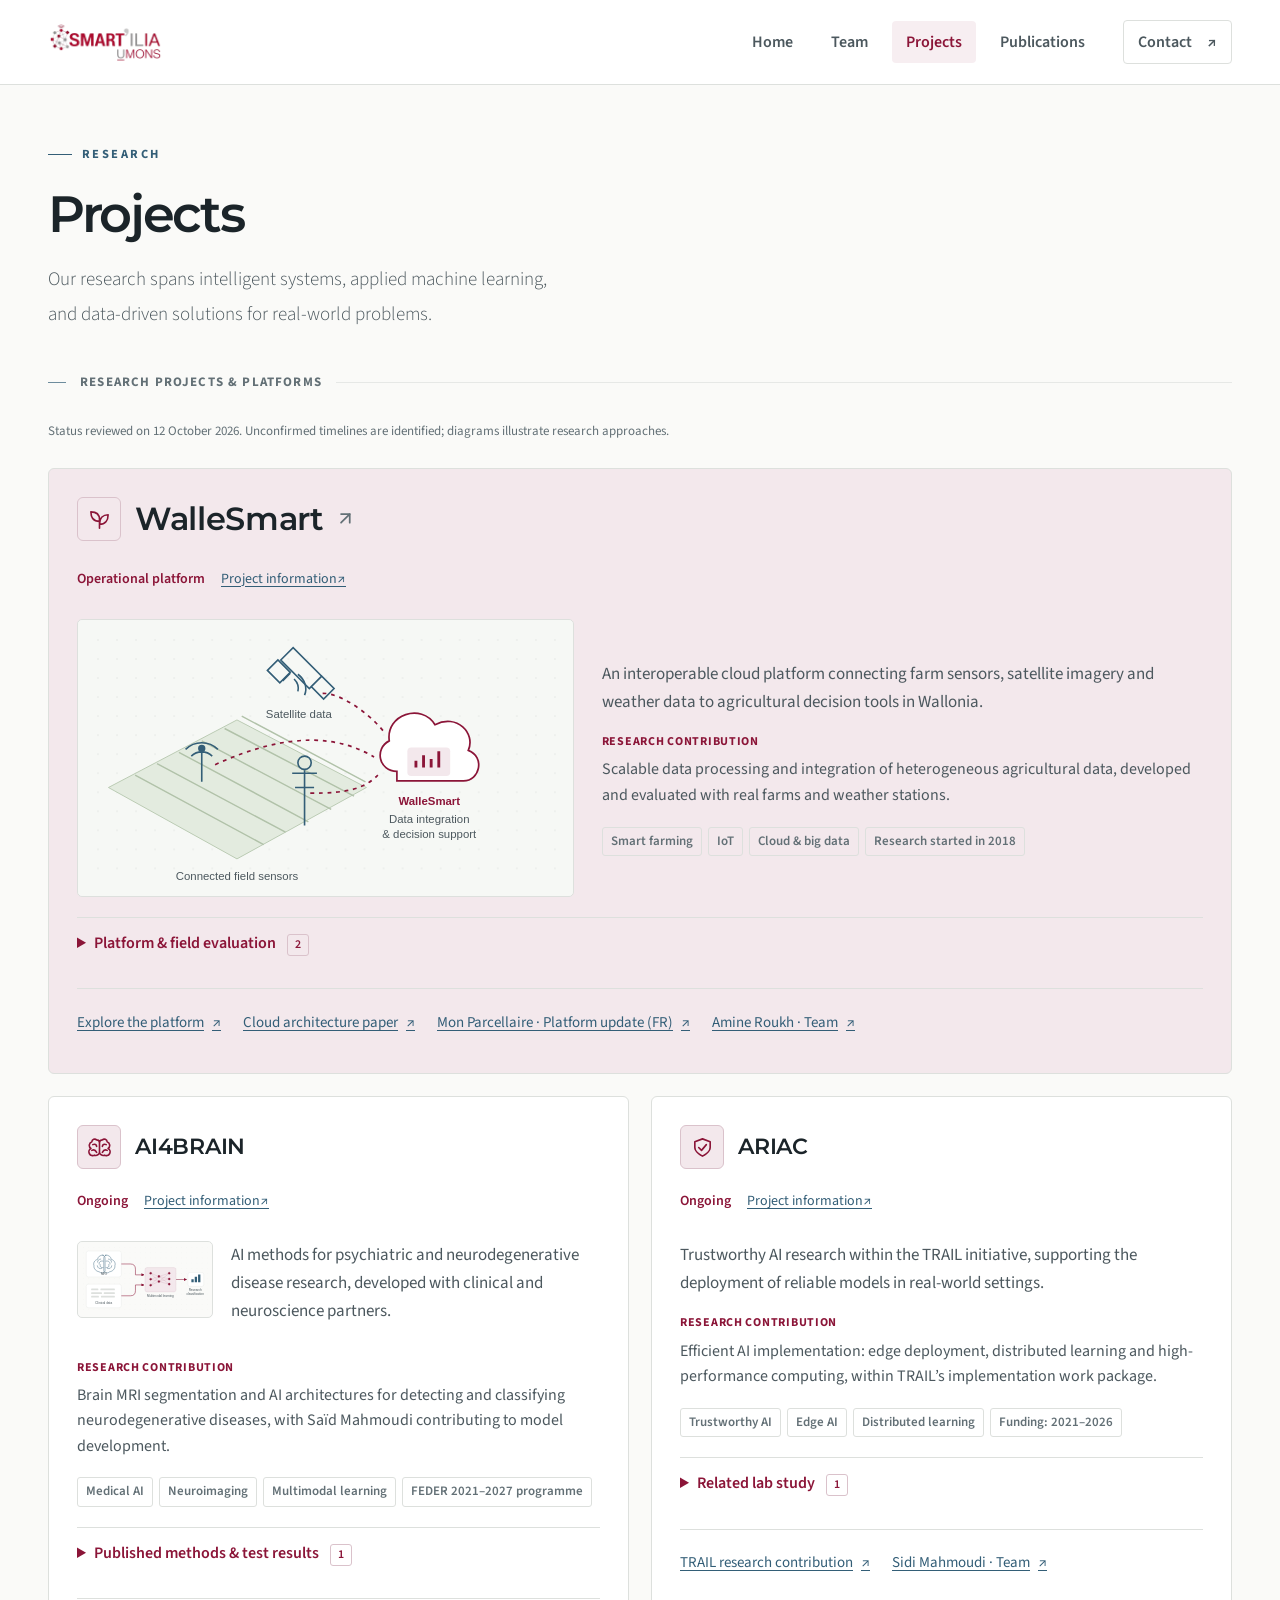
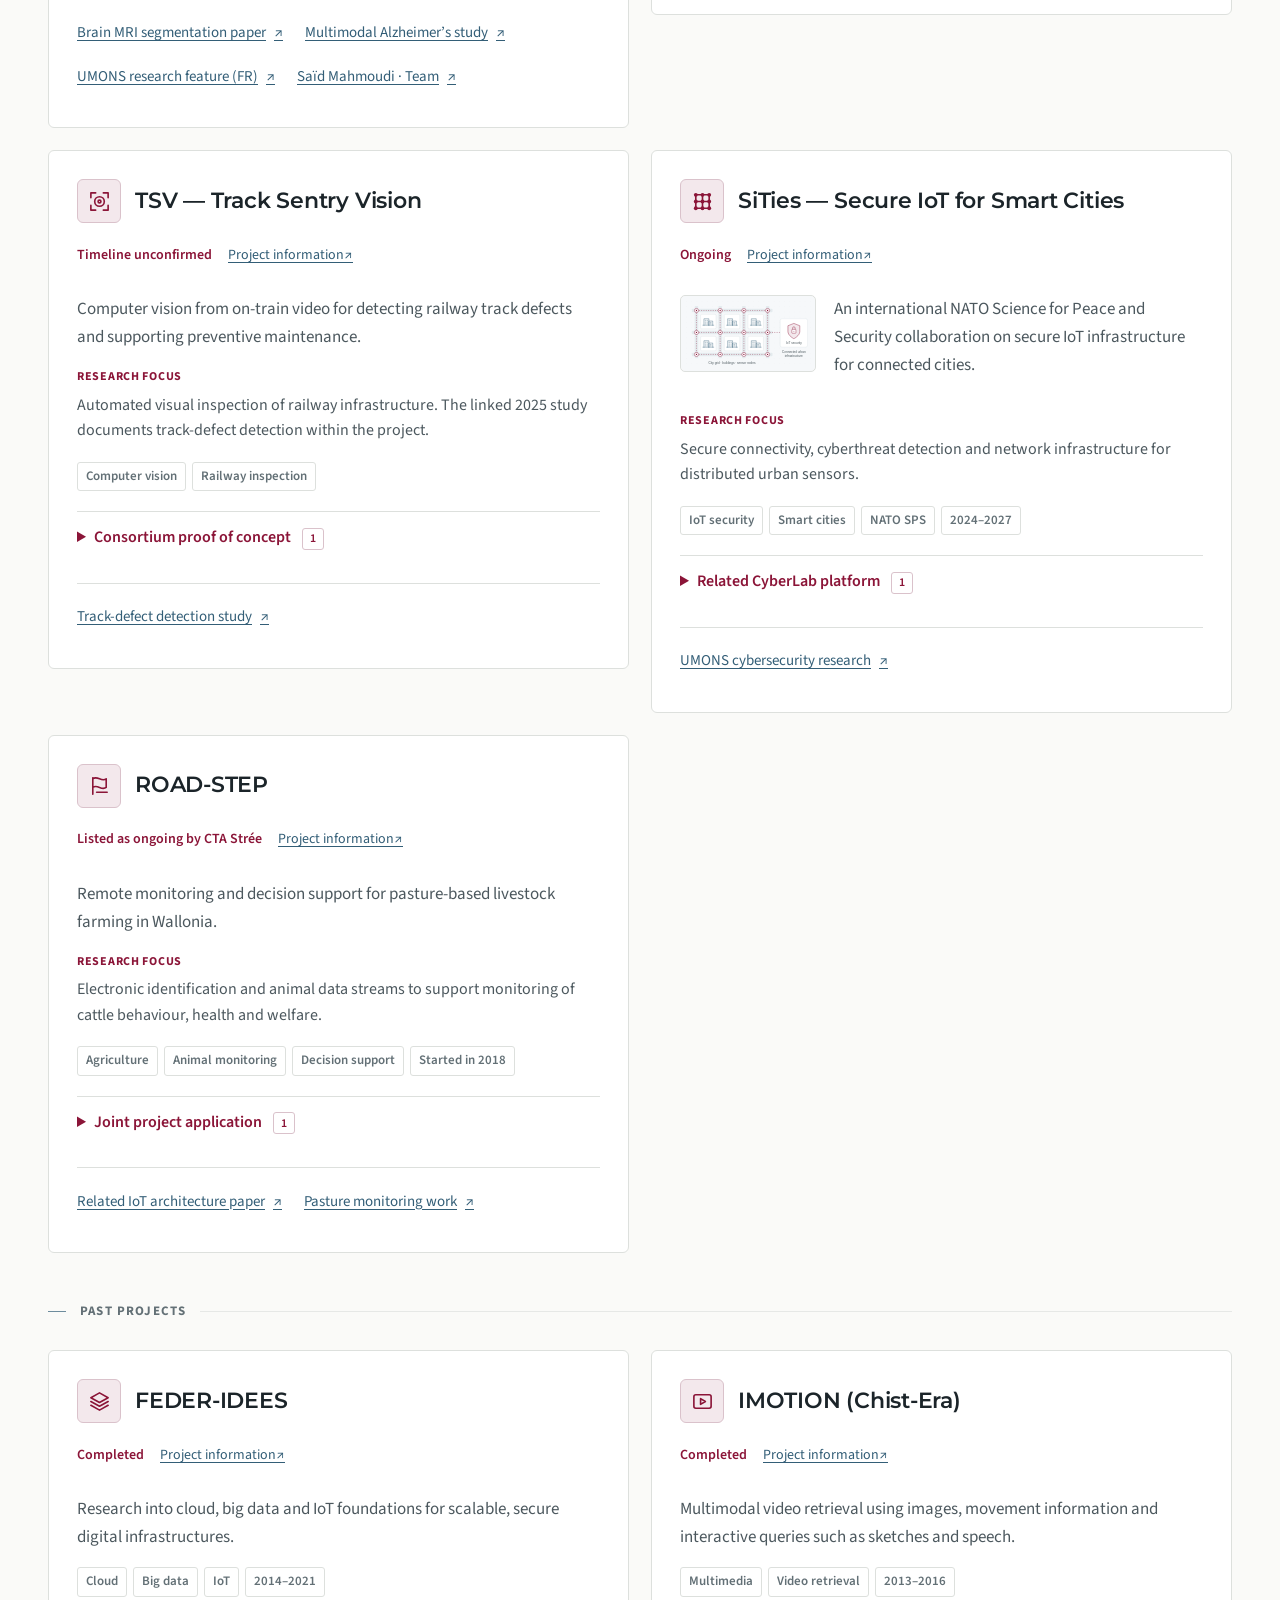
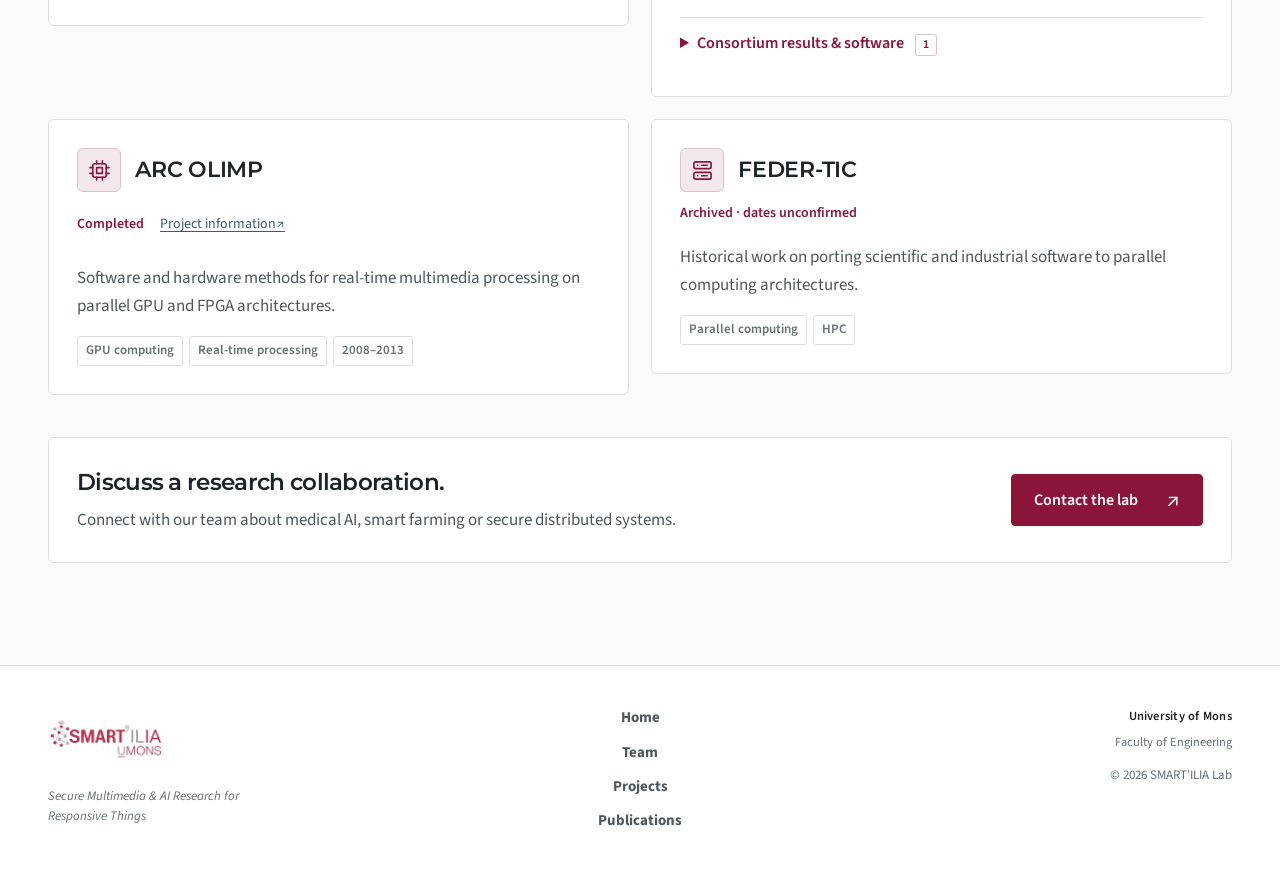
==== commit 44b9d7bf: "Optimise image delivery and document verified research outputs" ====
--- a/projects.html
+++ b/projects.html
@@ -5,12 +5,12 @@
     <meta name="viewport" content="width=device-width, initial-scale=1">
     <meta name="description" content="Medical AI, smart farming, trustworthy AI and secure IoT projects at SMART'ILIA, University of Mons. Explore research contributions and associated publications.">
     <title>Projects — SMART'ILIA · UMONS</title>
-    <link rel="icon" type="image/png" href="images/mini-logo.png">
+    <link rel="icon" type="image/png" href="images/mini-logo-v2.png">
     <link rel="preconnect" href="https://fonts.googleapis.com">
     <link rel="preconnect" href="https://fonts.gstatic.com" crossorigin>
     <link rel="stylesheet" href="https://fonts.googleapis.com/css2?family=Montserrat:wght@400;500;600;700&family=Source+Sans+3:wght@400;500;600;700&display=swap">
     <link rel="stylesheet" href="css/style.css?v=4">
-    <link rel="stylesheet" href="css/refresh.css?v=6">
+    <link rel="stylesheet" href="css/refresh.css?v=7">
     <script src="js/site.js" defer></script>
   <link rel="canonical" href="https://smartilia.com/projects.html">
   <meta property="og:type" content="website">
@@ -37,7 +37,7 @@
 <nav id="navbar" class="nav-light" aria-label="Main navigation">
     <div class="nav-inner">
         <a href="index.html" class="nav-logo">
-            <img src="images/logo.png" alt="SMART'ILIA">
+            <img src="images/logo-v2.webp" alt="SMART'ILIA">
         </a>
         <ul class="nav-links" id="navLinks">
             <li><a href="index.html">Home</a></li>
@@ -71,36 +71,42 @@
   <div class="project-header"><div class="project-icon"><svg viewBox="0 0 24 24" width="24" height="24" fill="none" stroke="currentColor" stroke-width="1.7" stroke-linecap="round" stroke-linejoin="round" aria-hidden="true" focusable="false"><path d="M12 21v-9M12 14C5 14 3 9 3 4c6 0 9 3 9 8M12 17c0-7 4-10 9-10 0 6-3 10-9 10"/></svg></div><h3 class="project-title"><a href="https://www.wallesmart.be/">WalleSmart <svg class="external-icon" viewBox="0 0 24 24" fill="none" stroke="currentColor" stroke-width="2" stroke-linecap="round" stroke-linejoin="round" aria-hidden="true" focusable="false"><path d="M7 17L17 7"/><path d="M7 7h10v10"/></svg></a></h3></div>
   <div class="project-status"><strong>Operational platform</strong><a href="https://www.wallesmart.be/blog/nos-actualites-2/nouveaute-comment-digitaliser-la-gestion-de-ses-parcelles-agricoles-15" aria-label="Source for WalleSmart project information">Project information <span aria-hidden="true">↗</span></a></div>
   <div class="project-overview"><a class="project-art" href="illustrations/agriculture.svg" aria-label="View the WalleSmart research diagram"><img class="project-illustration" src="illustrations/agriculture.svg" alt="Connected field, satellite and weather data flowing into the WalleSmart cloud platform." width="520" height="290" loading="lazy"></a><div class="project-copy"><p class="project-desc">An interoperable cloud platform connecting farm sensors, satellite imagery and weather data to agricultural decision tools in Wallonia.</p><div class="project-research"><p class="project-focus-label">Research contribution</p><p>Scalable data processing and integration of heterogeneous agricultural data, developed and evaluated with real farms and weather stations.</p></div><div class="project-tags"><span class="project-tag">Smart farming</span><span class="project-tag">IoT</span><span class="project-tag">Cloud &amp; big data</span><span class="project-tag">Research started in 2018</span></div></div></div>
+<details class="project-results"><summary>Platform &amp; field evaluation <span class="result-count">2<span class="sr-only"> documented resources</span></span></summary><div class="project-results-body"><article class="project-result"><p class="result-meta">Published field evaluation · 2026</p><h4>Cloud architecture tested with agricultural data</h4><p>Roukh and Mahmoudi evaluated WALLeSmart with data from 30 dairy farms and 32 weather stations in Wallonia. The published architecture combines real-time and batch processing, a modular plugin system and agricultural data exchange.</p><div class="result-evidence"><a href="https://orbi.umons.ac.be/handle/20.500.12907/54810">Read the evaluation <span aria-hidden="true">↗</span></a></div></article><article class="project-result"><p class="result-meta">Operational platform · 2026</p><h4>Applications farmers can use</h4><p>The platform provides a shared sign-in, a personalised dashboard, data-sharing consent controls and access to agricultural applications. CRA-W confirms that W@llHerbe is available through WALLeSmart for daily grass-biomass estimates.</p><div class="result-evidence"><a href="https://www.wallesmart.be/nos-services">Platform services (FR) <span aria-hidden="true">↗</span></a><a href="https://www.cra.wallonie.be/fr/wallherbe-disponible-sur-la-plateforme-wallesmart">W@llHerbe release (FR) <span aria-hidden="true">↗</span></a></div></article></div></details>
 <div class="project-links"><a href="https://www.wallesmart.be/">Explore the platform <span aria-hidden="true">↗</span></a><a href="https://orbi.umons.ac.be/handle/20.500.12907/54810">Cloud architecture paper <span aria-hidden="true">↗</span></a><a href="https://www.wallesmart.be/blog/nos-actualites-2/nouveaute-comment-digitaliser-la-gestion-de-ses-parcelles-agricoles-15">Mon Parcellaire · Platform update (FR) <span aria-hidden="true">↗</span></a><a href="team.html#amine-roukh">Amine Roukh · Team <span aria-hidden="true">↗</span></a></div>
 </article>
 <article class="project-card" data-anim id="medical-ai">
   <div class="project-header"><div class="project-icon"><svg viewBox="0 0 24 24" width="24" height="24" fill="none" stroke="currentColor" stroke-width="1.7" stroke-linecap="round" stroke-linejoin="round" aria-hidden="true" focusable="false"><path d="M9 4a3 3 0 0 0-5 2 4 4 0 0 0-1 7 4 4 0 0 0 4 7c2 1 5-1 5-3V7a3 3 0 0 0-3-3Zm6 0a3 3 0 0 1 5 2 4 4 0 0 1 1 7 4 4 0 0 1-4 7c-2 1-5-1-5-3V7a3 3 0 0 1 3-3Z"/><path d="M5 9c2-1 4 0 4 2M4 15c2-1 4 0 5 2m10-8c-2-1-4 0-4 2m5 4c-2-1-4 0-5 2"/></svg></div><h3 class="project-title">AI4BRAIN</h3></div>
   <div class="project-status"><strong>Ongoing</strong><a href="https://web.umons.ac.be/sante/fr/2026/03/11/alzheimer-a-lumons-une-expertise-de-longue-date-mise-en-lumiere-par-un-financement-record/" aria-label="Source for AI4BRAIN project information">Project information <span aria-hidden="true">↗</span></a></div>
   <div class="project-overview"><a class="project-art" href="illustrations/medical-ai.svg" aria-label="View the AI4BRAIN research diagram"><img class="project-illustration" src="illustrations/medical-ai.svg" alt="MRI and clinical data combined through multimodal learning." width="520" height="290" loading="lazy"></a><p class="project-desc">AI methods for psychiatric and neurodegenerative disease research, developed with clinical and neuroscience partners.</p></div><div class="project-research"><p class="project-focus-label">Research contribution</p><p>Brain MRI segmentation and AI architectures for detecting and classifying neurodegenerative diseases, with Saïd Mahmoudi contributing to model development.</p></div><div class="project-tags"><span class="project-tag">Medical AI</span><span class="project-tag">Neuroimaging</span><span class="project-tag">Multimodal learning</span><span class="project-tag">FEDER 2021–2027 programme</span></div>
+<details class="project-results"><summary>Published methods &amp; test results <span class="result-count">1<span class="sr-only"> documented resources</span></span></summary><div class="project-results-body"><article class="project-result"><p class="result-meta">Published segmentation method · 26 December 2024</p><h4>MPB-UNet brain MRI segmentation</h4><p>Chahbar, Merati and Mahmoudi published a multi-parallel UNet method evaluated on the LGG MRI dataset. Table 5 reports an average Dice score of 94.43% and IoU of 92.17% on the test set; these are dataset results, not clinical validation.</p><div class="result-evidence"><a href="https://orbi.umons.ac.be/handle/20.500.12907/51494">Method &amp; evaluation <span aria-hidden="true">↗</span></a><a href="images/mpb-unet-figure7.png">Published test examples <span aria-hidden="true">↗</span></a></div></article></div></details>
 <div class="project-links"><a href="https://orbi.umons.ac.be/handle/20.500.12907/51494">Brain MRI segmentation paper <span aria-hidden="true">↗</span></a><a href="https://orbi.umons.ac.be/handle/20.500.12907/56733">Multimodal Alzheimer’s study <span aria-hidden="true">↗</span></a><a href="https://web.umons.ac.be/sante/fr/2026/03/11/alzheimer-a-lumons-une-expertise-de-longue-date-mise-en-lumiere-par-un-financement-record/">UMONS research feature (FR) <span aria-hidden="true">↗</span></a><a href="team.html#said-mahmoudi">Saïd Mahmoudi · Team <span aria-hidden="true">↗</span></a></div>
 </article>
 <article class="project-card" data-anim id="ariac">
   <div class="project-header"><div class="project-icon"><svg viewBox="0 0 24 24" width="24" height="24" fill="none" stroke="currentColor" stroke-width="1.7" stroke-linecap="round" stroke-linejoin="round" aria-hidden="true" focusable="false"><path d="m12 3 8 3v6c0 5-8 9-8 9s-8-4-8-9V6l8-3Z"/><path d="m8 12 3 3 5-6"/></svg></div><h3 class="project-title">ARIAC</h3></div>
   <div class="project-status"><strong>Ongoing</strong><a href="https://web.umons.ac.be/isia/activites-de-recherche/projets/" aria-label="Source for ARIAC project information">Project information <span aria-hidden="true">↗</span></a></div>
   <div class="project-overview project-overview--text"><p class="project-desc">Trustworthy AI research within the TRAIL initiative, supporting the deployment of reliable models in real-world settings.</p></div><div class="project-research"><p class="project-focus-label">Research contribution</p><p>Efficient AI implementation: edge deployment, distributed learning and high-performance computing, within TRAIL’s implementation work package.</p></div><div class="project-tags"><span class="project-tag">Trustworthy AI</span><span class="project-tag">Edge AI</span><span class="project-tag">Distributed learning</span><span class="project-tag">Funding: 2021–2026</span></div>
+<details class="project-results"><summary>Related lab study <span class="result-count">1<span class="sr-only"> documented resources</span></span></summary><div class="project-results-body"><article class="project-result"><p class="result-meta">Related SMART’ILIA research · 2026</p><h4>AI-based scheduling across CPU and GPU nodes</h4><p>A study co-authored by Sidi Mahmoudi implements continuous monitoring and AI-based load estimates to schedule tasks across heterogeneous nodes. It evaluates execution time, throughput, resource use and energy consumption against other scheduling methods.</p><div class="result-evidence"><a href="https://orbi.umons.ac.be/handle/20.500.12907/55665">Read the scheduling study <span aria-hidden="true">↗</span></a></div></article></div></details>
 <div class="project-links"><a href="https://factory.trail.ac/fr/user/sidi-ahmed/mahmoudi">TRAIL research contribution <span aria-hidden="true">↗</span></a><a href="team.html#sidi-mahmoudi">Sidi Mahmoudi · Team <span aria-hidden="true">↗</span></a></div>
 </article>
 <article class="project-card" data-anim id="track-sentry-vision">
   <div class="project-header"><div class="project-icon"><svg viewBox="0 0 24 24" width="24" height="24" fill="none" stroke="currentColor" stroke-width="1.7" stroke-linecap="round" stroke-linejoin="round" aria-hidden="true" focusable="false"><path d="M8 3H3v5m13-5h5v5M3 16v5h5m13-5v5h-5"/><circle cx="12" cy="12" r="5"/><circle cx="12" cy="12" r="1.5"/></svg></div><h3 class="project-title">TSV — Track Sentry Vision</h3></div>
   <div class="project-status"><strong>Timeline unconfirmed</strong><a href="https://ecosysteme.s3.wallonie.be/projets/" aria-label="Source for TSV — Track Sentry Vision project information">Project information <span aria-hidden="true">↗</span></a></div>
   <div class="project-overview project-overview--text"><p class="project-desc">Computer vision from on-train video for detecting railway track defects and supporting preventive maintenance.</p></div><div class="project-research"><p class="project-focus-label">Research focus</p><p>Automated visual inspection of railway infrastructure. The linked 2025 study documents track-defect detection within the project.</p></div><div class="project-tags"><span class="project-tag">Computer vision</span><span class="project-tag">Railway inspection</span></div>
+<details class="project-results"><summary>Consortium proof of concept <span class="result-count">1<span class="sr-only"> documented resources</span></span></summary><div class="project-results-body"><article class="project-result"><p class="result-meta">UCLouvain consortium prototype · 2025</p><h4>Sensor-equipped railway inspection prototype</h4><p>Crespin, Kostis and Schaus built a laboratory LEGO train with a Raspberry Pi 5, camera and accelerometer. Their TSV study reports a YOLOv11n F1 score of 0.96 for artificial obstacles; validation on operational railway tracks remains future work.</p><div class="result-evidence"><a href="https://bnaic2025.unamur.be/accepted-submissions/accepted_poster/093%20-%20Railway%20Track%20Defect%20Detection.pdf">Read the prototype study (PDF) <span aria-hidden="true">↗</span></a></div></article></div></details>
 <div class="project-links"><a href="https://bnaic2025.unamur.be/accepted-submissions/accepted_poster/093%20-%20Railway%20Track%20Defect%20Detection.pdf">Track-defect detection study <span aria-hidden="true">↗</span></a></div>
 </article>
 <article class="project-card" data-anim id="secure-systems">
   <div class="project-header"><div class="project-icon"><svg viewBox="0 0 24 24" width="24" height="24" fill="none" stroke="currentColor" stroke-width="1.7" stroke-linecap="round" stroke-linejoin="round" aria-hidden="true" focusable="false"><path d="M5 5h14M5 12h14M5 19h14M5 5v14M12 5v14M19 5v14"/><g fill="currentColor" stroke="none"><circle cx="5" cy="5" r="2"/><circle cx="12" cy="5" r="2"/><circle cx="19" cy="5" r="2"/><circle cx="5" cy="12" r="2"/><circle cx="12" cy="12" r="2"/><circle cx="19" cy="12" r="2"/><circle cx="5" cy="19" r="2"/><circle cx="12" cy="19" r="2"/><circle cx="19" cy="19" r="2"/></g></svg></div><h3 class="project-title">SiTies — Secure IoT for Smart Cities</h3></div>
   <div class="project-status"><strong>Ongoing</strong><a href="https://radon.nauka.gov.pl/dane/profil/678506106d19015179e4eef2" aria-label="Source for SiTies — Secure IoT for Smart Cities project information">Project information <span aria-hidden="true">↗</span></a></div>
   <div class="project-overview"><a class="project-art" href="illustrations/smart-city-grid.svg" aria-label="View the SiTies — Secure IoT for Smart Cities research diagram"><img class="project-illustration" src="illustrations/smart-city-grid.svg" alt="A city grid with connected buildings, sensor nodes and secure IoT infrastructure." width="520" height="290" loading="lazy"></a><p class="project-desc">An international NATO Science for Peace and Security collaboration on secure IoT infrastructure for connected cities.</p></div><div class="project-research"><p class="project-focus-label">Research focus</p><p>Secure connectivity, cyberthreat detection and network infrastructure for distributed urban sensors.</p></div><div class="project-tags"><span class="project-tag">IoT security</span><span class="project-tag">Smart cities</span><span class="project-tag">NATO SPS</span><span class="project-tag">2024–2027</span></div>
+<details class="project-results"><summary>Related CyberLab platform <span class="result-count">1<span class="sr-only"> documented resources</span></span></summary><div class="project-results-body"><article class="project-result"><p class="result-meta">Related UMONS infrastructure · 2025</p><h4>CyberLab / CyberRange at UMONS</h4><p>The institutional InCyber brochure documents the team’s CyberLab, connecting IT infrastructure with physical IoT sensors and actuators. This platform supports research on the interaction between cybersecurity and AI.</p><div class="result-evidence"><a href="https://assets.ctfassets.net/myqv2p4gx62v/01pLxQ8LCOKn64NGVrYck8/289017d1012514191cbb42dc429a7358/brochure-InCyber-2025.pdf">CyberLab description (PDF) <span aria-hidden="true">↗</span></a></div></article></div></details>
 <div class="project-links"><a href="https://assets.ctfassets.net/myqv2p4gx62v/01pLxQ8LCOKn64NGVrYck8/289017d1012514191cbb42dc429a7358/brochure-InCyber-2025.pdf">UMONS cybersecurity research <span aria-hidden="true">↗</span></a></div>
 </article>
 <article class="project-card" data-anim id="road-step">
   <div class="project-header"><div class="project-icon"><svg viewBox="0 0 24 24" width="24" height="24" fill="none" stroke="currentColor" stroke-width="1.7" stroke-linecap="round" stroke-linejoin="round" aria-hidden="true" focusable="false"><path d="M5 21V4m0 1c5-4 9 4 14 0v9c-5 4-9-4-14 0"/><path d="M9 19h11"/></svg></div><h3 class="project-title">ROAD-STEP</h3></div>
   <div class="project-status"><strong>Listed as ongoing by CTA Strée</strong><a href="https://cta-stree.be/recherches/" aria-label="Source for ROAD-STEP project information">Project information <span aria-hidden="true">↗</span></a></div>
   <div class="project-overview project-overview--text"><p class="project-desc">Remote monitoring and decision support for pasture-based livestock farming in Wallonia.</p></div><div class="project-research"><p class="project-focus-label">Research focus</p><p>Electronic identification and animal data streams to support monitoring of cattle behaviour, health and welfare.</p></div><div class="project-tags"><span class="project-tag">Agriculture</span><span class="project-tag">Animal monitoring</span><span class="project-tag">Decision support</span><span class="project-tag">Started in 2018</span></div>
+<details class="project-results"><summary>Joint project application <span class="result-count">1<span class="sr-only"> documented resources</span></span></summary><div class="project-results-body"><article class="project-result"><p class="result-meta">Application developed by CRA-W · 30 July 2026</p><h4>W@llHerbe grassland decision support</h4><p>W@llHerbe combines satellite imagery and a growth model to estimate daily grass biomass per parcel. CRA-W identifies ROAD-STEP among the development collaborations and confirms the first version is available on WALLeSmart.</p><div class="result-evidence"><a href="https://www.cra.wallonie.be/fr/wallherbe-disponible-sur-la-plateforme-wallesmart">Tool availability (FR) <span aria-hidden="true">↗</span></a><a href="https://www.cra.wallonie.be/fr/wallherbe-pour-suivre-la-pousse-et-la-qualite-de-lherbe">Project collaboration (FR) <span aria-hidden="true">↗</span></a></div></article></div></details>
 <div class="project-links"><a href="https://orbi.umons.ac.be/handle/20.500.12907/42561">Related IoT architecture paper <span aria-hidden="true">↗</span></a><a href="https://www.cra.wallonie.be/fr/wallherbe-pour-suivre-la-pousse-et-la-qualite-de-lherbe">Pasture monitoring work <span aria-hidden="true">↗</span></a></div>
 </article></div></section>
 <section class="projects-group" aria-labelledby="past-projects-title"><h2 class="team-group-label" id="past-projects-title">Past projects</h2>
@@ -109,11 +115,13 @@
   <div class="project-status"><strong>Completed</strong><a href="https://web.umons.ac.be/ilia/activites-de-recherche/" aria-label="Source for FEDER-IDEES project information">Project information <span aria-hidden="true">↗</span></a></div>
   <div class="project-overview project-overview--text"><p class="project-desc">Research into cloud, big data and IoT foundations for scalable, secure digital infrastructures.</p></div><div class="project-tags"><span class="project-tag">Cloud</span><span class="project-tag">Big data</span><span class="project-tag">IoT</span><span class="project-tag">2014–2021</span></div>
 
+
 </article>
 <article class="project-card" data-anim id="imotion">
   <div class="project-header"><div class="project-icon"><svg viewBox="0 0 24 24" width="24" height="24" fill="none" stroke="currentColor" stroke-width="1.7" stroke-linecap="round" stroke-linejoin="round" aria-hidden="true" focusable="false"><rect x="3" y="5" width="18" height="14" rx="2"/><path d="m10 9 5 3-5 3V9Z"/></svg></div><h3 class="project-title">IMOTION (Chist-Era)</h3></div>
   <div class="project-status"><strong>Completed</strong><a href="https://www.chistera.eu/projects/imotion" aria-label="Source for IMOTION (Chist-Era) project information">Project information <span aria-hidden="true">↗</span></a></div>
   <div class="project-overview project-overview--text"><p class="project-desc">Multimodal video retrieval using images, movement information and interactive queries such as sketches and speech.</p></div><div class="project-tags"><span class="project-tag">Multimedia</span><span class="project-tag">Video retrieval</span><span class="project-tag">2013–2016</span></div>
+<details class="project-results"><summary>Consortium results &amp; software <span class="result-count">1<span class="sr-only"> documented resources</span></span></summary><div class="project-results-body"><article class="project-result"><p class="result-meta">Consortium research output · 2018 report</p><h4>Multimodal retrieval and open-source software</h4><p>The consortium report documents an integrated system supporting sketch, image, motion and speech queries. UMONS contributed deep-learning features and sketch recognition. It also records the open-source vitrivr backend; the software project is maintained by the University of Basel.</p><div class="result-evidence"><a href="https://www.chistera.eu/sites/www.chistera.eu/files/CHIST-ERA%20Call%202012%20-%20IUI%20Topic%20-%20IMOTION%202018.pdf">Results report (PDF) <span aria-hidden="true">↗</span></a><a href="https://vitrivr.org/getting_started.html">Software &amp; documentation <span aria-hidden="true">↗</span></a></div></article></div></details>
 
 </article>
 <article class="project-card" data-anim id="arc-olimp">
@@ -121,11 +129,13 @@
   <div class="project-status"><strong>Completed</strong><a href="https://splconf.org/spl11/data/uploads/procDF.pdf" aria-label="Source for ARC OLIMP project information">Project information <span aria-hidden="true">↗</span></a></div>
   <div class="project-overview project-overview--text"><p class="project-desc">Software and hardware methods for real-time multimedia processing on parallel GPU and FPGA architectures.</p></div><div class="project-tags"><span class="project-tag">GPU computing</span><span class="project-tag">Real-time processing</span><span class="project-tag">2008–2013</span></div>
 
+
 </article>
 <article class="project-card" data-anim id="feder-tic">
   <div class="project-header"><div class="project-icon"><svg viewBox="0 0 24 24" width="24" height="24" fill="none" stroke="currentColor" stroke-width="1.7" stroke-linecap="round" stroke-linejoin="round" aria-hidden="true" focusable="false"><rect x="3" y="3" width="18" height="7" rx="2"/><rect x="3" y="14" width="18" height="7" rx="2"/><path d="M7 6.5h.01M7 17.5h.01M11 6.5h6m-6 11h6"/></svg></div><h3 class="project-title">FEDER-TIC</h3></div>
   <div class="project-status"><strong>Archived · dates unconfirmed</strong></div>
   <div class="project-overview project-overview--text"><p class="project-desc">Historical work on porting scientific and industrial software to parallel computing architectures.</p></div><div class="project-tags"><span class="project-tag">Parallel computing</span><span class="project-tag">HPC</span></div>
+
 
 </article></div></section>
 <aside class="research-contact"><div><h2>Discuss a research collaboration.</h2><p>Connect with our team about medical AI, smart farming or secure distributed systems.</p></div><a class="action-primary" href="mailto:said.mahmoudi@umons.ac.be">Contact the lab <span aria-hidden="true">↗</span></a></aside>
@@ -138,7 +148,7 @@
 <footer>
     <div class="footer-inner">
         <div class="footer-brand">
-            <img src="images/logo.png" alt="SMART'ILIA" class="footer-logo-img">
+            <img src="images/logo-v2.webp" alt="SMART'ILIA" class="footer-logo-img">
             <p class="footer-tagline">Secure Multimedia &amp; AI Research for Responsive Things</p>
         </div>
         <nav class="footer-nav" aria-label="Footer navigation">
--- a/css/refresh.css
+++ b/css/refresh.css
@@ -341,6 +341,17 @@
 .project-links a { display:inline-flex; align-items:center; gap:8px; min-height:44px; color:var(--steel); font-size:15px; text-underline-offset:3px; }
 .project-card--featured { background:var(--crimson-subtle); }
 .project-card--featured .project-overview { grid-template-columns:.95fr 1.15fr; gap:28px; align-items:center; }
+.project-results { border-top:1px solid var(--paper-border); margin-top:20px; }
+.project-results summary { min-height:48px; padding:12px 0; color:var(--crimson); font-size:16px; font-weight:600; cursor:pointer; }
+.project-results summary::marker { color:var(--crimson); }
+.result-count { display:inline-flex; align-items:center; justify-content:center; margin-left:8px; min-width:22px; height:22px; border:1px solid #DAC2CB; border-radius:3px; font-size:12px; }
+.project-results-body { display:grid; grid-template-columns:repeat(auto-fit,minmax(min(100%,300px),1fr)); gap:20px; padding:8px 0 14px; }
+.project-result { min-width:0; }
+.project-result h4 { font:600 17px/1.45 var(--heading); letter-spacing:-.02em; margin:6px 0 9px; }
+.project-result>p:not(.result-meta) { color:var(--ink-mid); font-size:16px; line-height:1.65; }
+.result-meta { color:var(--steel); font-size:12px; font-weight:600; }
+.result-evidence { display:flex; flex-wrap:wrap; gap:0 18px; margin-top:8px; }
+.result-evidence a { display:inline-flex; align-items:center; gap:8px; min-height:44px; color:var(--steel); font-size:14px; text-underline-offset:3px; }
 .research-contact { display:flex; justify-content:space-between; align-items:center; gap:28px; margin-top:42px; padding:28px; background:#fff; border:1px solid var(--paper-border); border-radius:6px; }
 .research-contact h2 { font:600 23px/1.4 var(--heading); letter-spacing:-.03em; margin-bottom:8px; }
 .research-contact p { color:var(--ink-mid); font-size:17px; max-width:680px; }
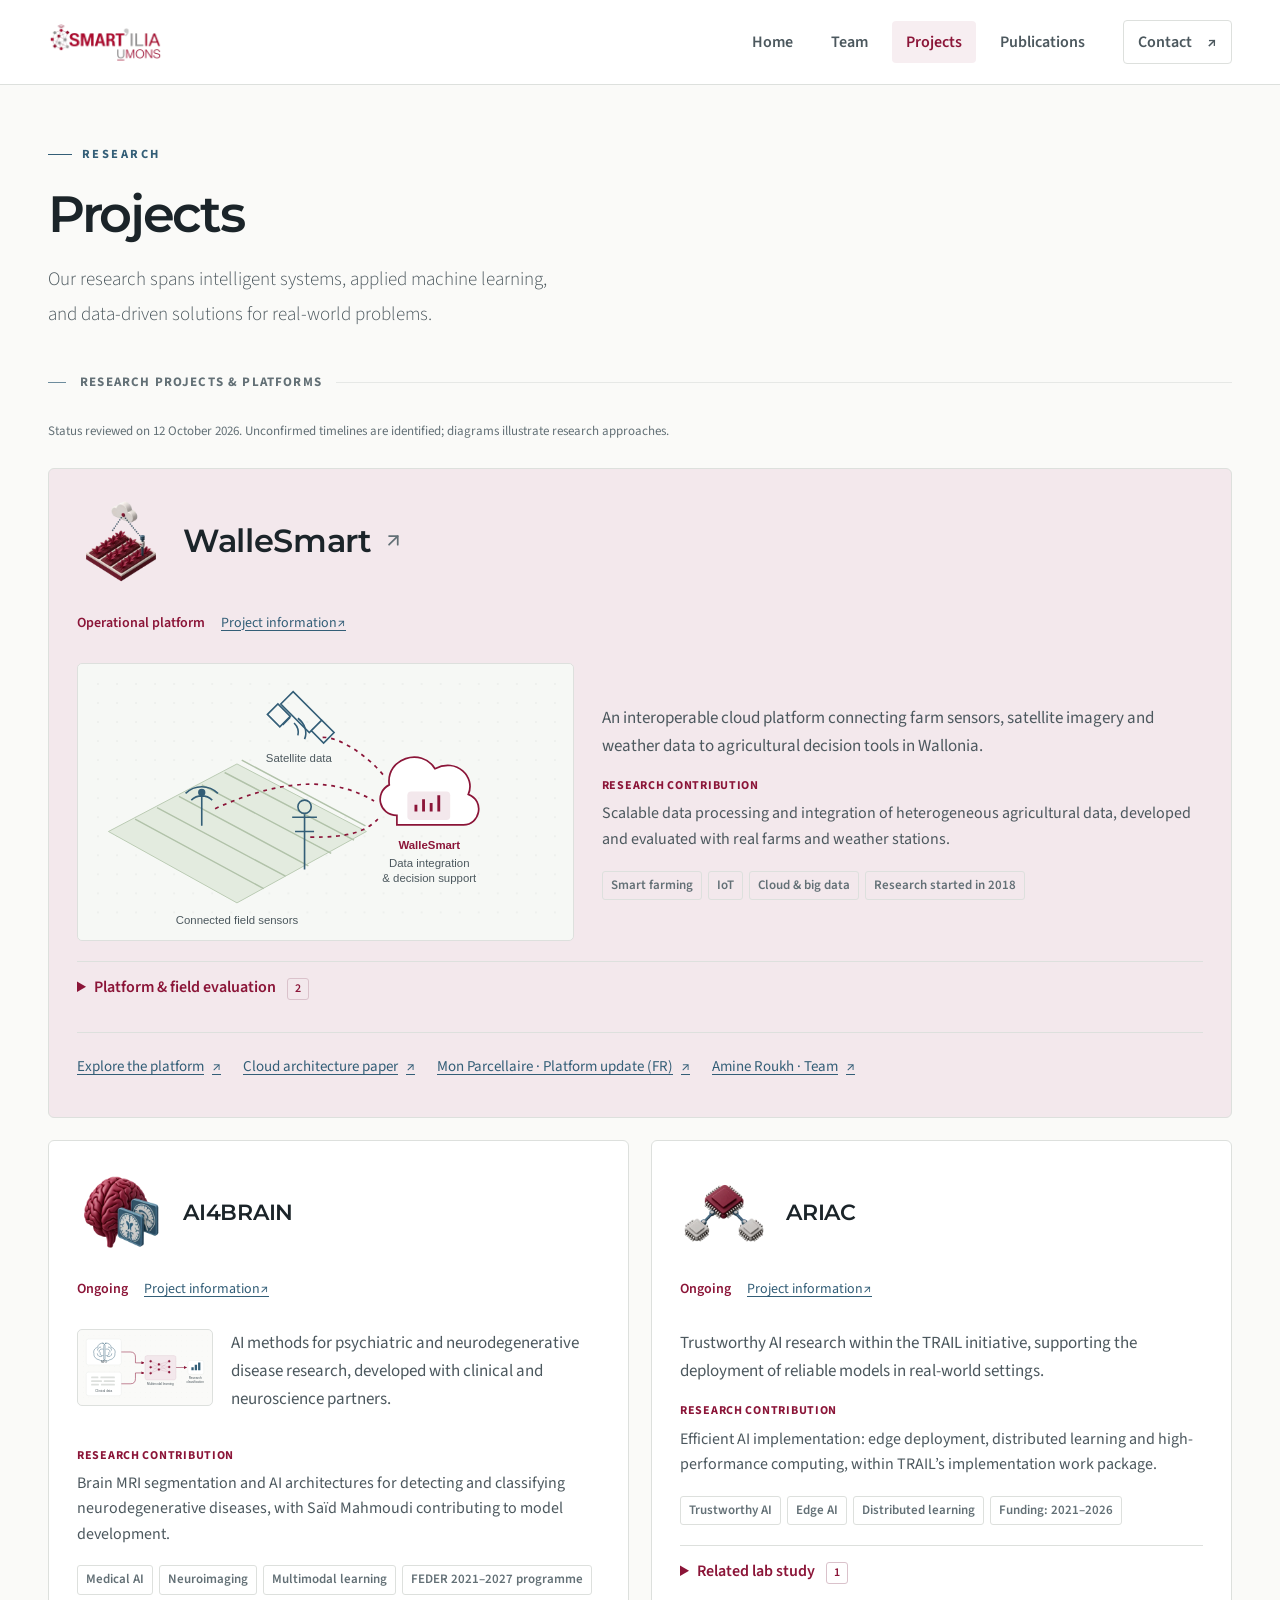
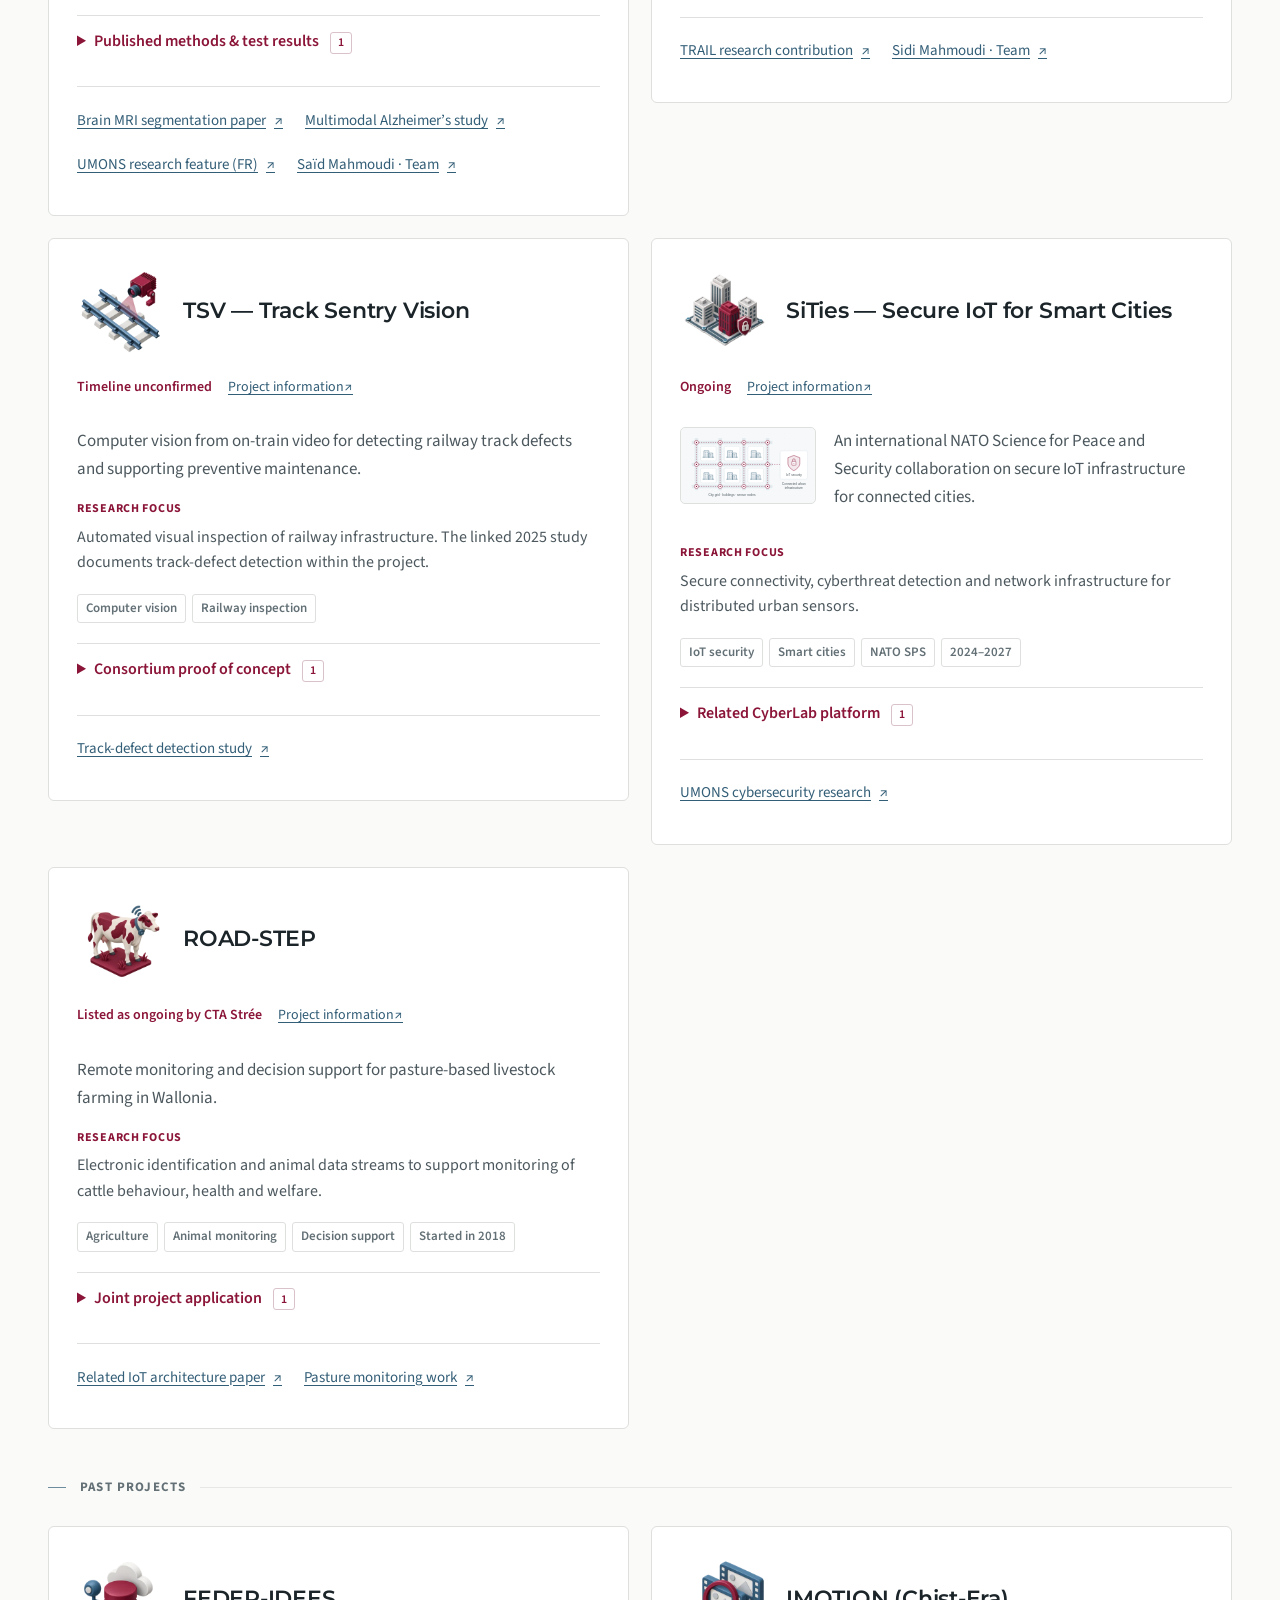
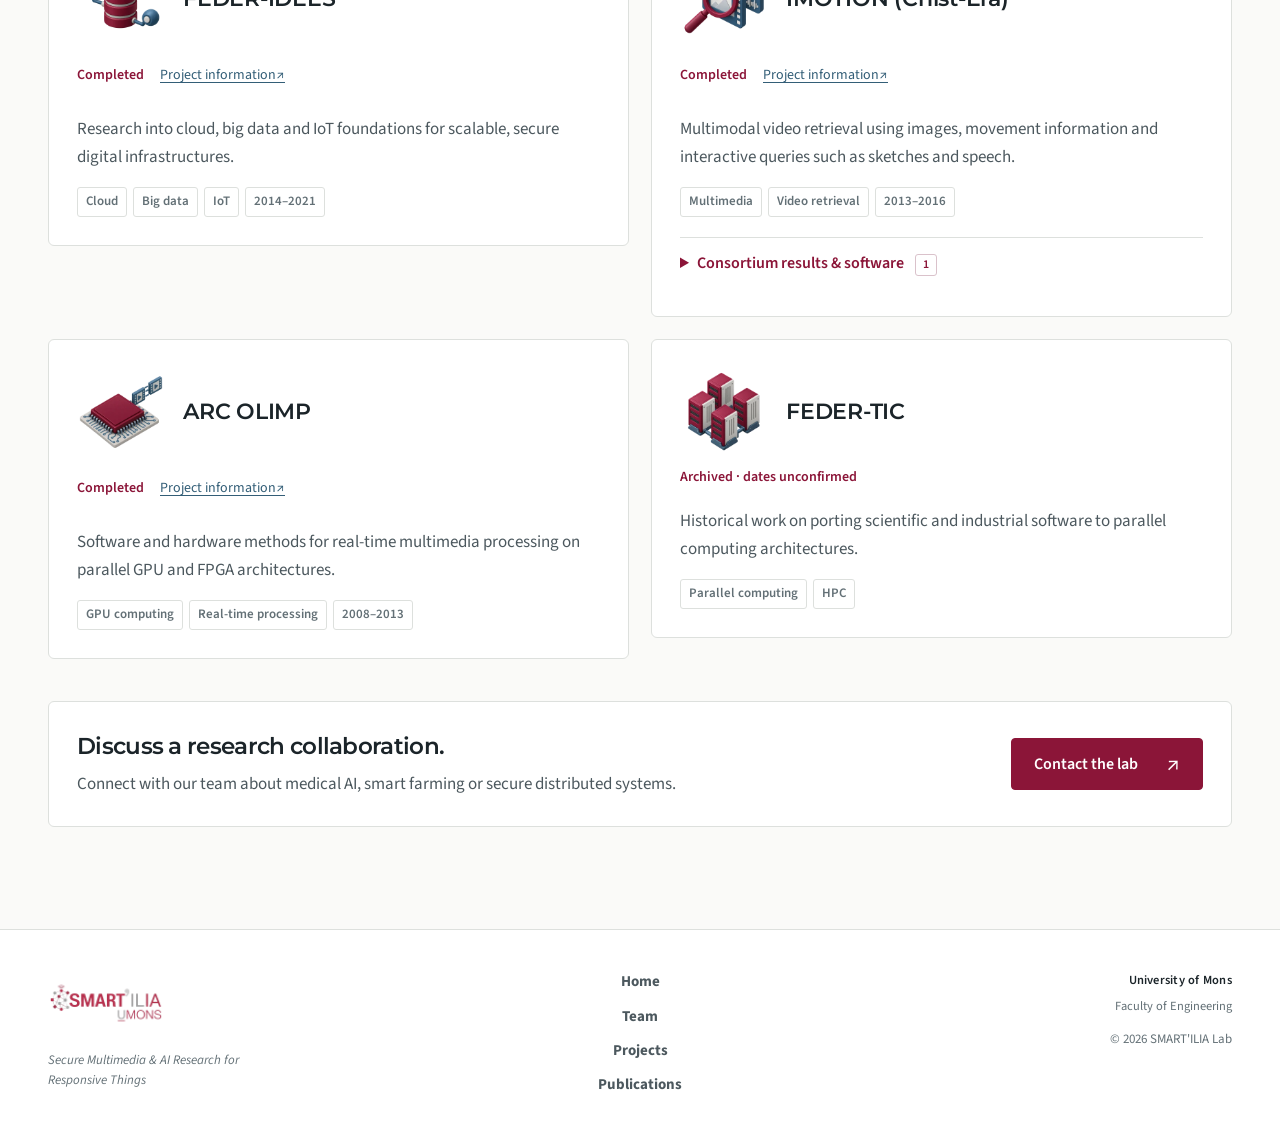
==== commit c4a8ad64: "Replace generic project icons with generated UMONS illustrations" ====
--- a/projects.html
+++ b/projects.html
@@ -10,7 +10,7 @@
     <link rel="preconnect" href="https://fonts.gstatic.com" crossorigin>
     <link rel="stylesheet" href="https://fonts.googleapis.com/css2?family=Montserrat:wght@400;500;600;700&family=Source+Sans+3:wght@400;500;600;700&display=swap">
     <link rel="stylesheet" href="css/style.css?v=4">
-    <link rel="stylesheet" href="css/refresh.css?v=7">
+    <link rel="stylesheet" href="css/refresh.css?v=10">
     <script src="js/site.js" defer></script>
   <link rel="canonical" href="https://smartilia.com/projects.html">
   <meta property="og:type" content="website">
@@ -68,71 +68,71 @@
 <section class="projects-group" aria-labelledby="current-projects-title"><h2 class="team-group-label" id="current-projects-title">Research projects &amp; platforms</h2>
 <p class="source-note project-status-note">Status reviewed on <time datetime="2026-10-12">12 October 2026</time>. Unconfirmed timelines are identified; diagrams illustrate research approaches.</p>
 <div class="projects-grid"><article class="project-card project-card--featured" data-anim id="smart-farming">
-  <div class="project-header"><div class="project-icon"><svg viewBox="0 0 24 24" width="24" height="24" fill="none" stroke="currentColor" stroke-width="1.7" stroke-linecap="round" stroke-linejoin="round" aria-hidden="true" focusable="false"><path d="M12 21v-9M12 14C5 14 3 9 3 4c6 0 9 3 9 8M12 17c0-7 4-10 9-10 0 6-3 10-9 10"/></svg></div><h3 class="project-title"><a href="https://www.wallesmart.be/">WalleSmart <svg class="external-icon" viewBox="0 0 24 24" fill="none" stroke="currentColor" stroke-width="2" stroke-linecap="round" stroke-linejoin="round" aria-hidden="true" focusable="false"><path d="M7 17L17 7"/><path d="M7 7h10v10"/></svg></a></h3></div>
+  <div class="project-header"><div class="project-icon project-icon--illustrated" aria-hidden="true"><img src="images/project-smart-farming-v1.webp" alt="" width="256" height="256" loading="lazy" decoding="async"></div><h3 class="project-title"><a href="https://www.wallesmart.be/">WalleSmart <svg class="external-icon" viewBox="0 0 24 24" fill="none" stroke="currentColor" stroke-width="2" stroke-linecap="round" stroke-linejoin="round" aria-hidden="true" focusable="false"><path d="M7 17L17 7"/><path d="M7 7h10v10"/></svg></a></h3></div>
   <div class="project-status"><strong>Operational platform</strong><a href="https://www.wallesmart.be/blog/nos-actualites-2/nouveaute-comment-digitaliser-la-gestion-de-ses-parcelles-agricoles-15" aria-label="Source for WalleSmart project information">Project information <span aria-hidden="true">↗</span></a></div>
   <div class="project-overview"><a class="project-art" href="illustrations/agriculture.svg" aria-label="View the WalleSmart research diagram"><img class="project-illustration" src="illustrations/agriculture.svg" alt="Connected field, satellite and weather data flowing into the WalleSmart cloud platform." width="520" height="290" loading="lazy"></a><div class="project-copy"><p class="project-desc">An interoperable cloud platform connecting farm sensors, satellite imagery and weather data to agricultural decision tools in Wallonia.</p><div class="project-research"><p class="project-focus-label">Research contribution</p><p>Scalable data processing and integration of heterogeneous agricultural data, developed and evaluated with real farms and weather stations.</p></div><div class="project-tags"><span class="project-tag">Smart farming</span><span class="project-tag">IoT</span><span class="project-tag">Cloud &amp; big data</span><span class="project-tag">Research started in 2018</span></div></div></div>
 <details class="project-results"><summary>Platform &amp; field evaluation <span class="result-count">2<span class="sr-only"> documented resources</span></span></summary><div class="project-results-body"><article class="project-result"><p class="result-meta">Published field evaluation · 2026</p><h4>Cloud architecture tested with agricultural data</h4><p>Roukh and Mahmoudi evaluated WALLeSmart with data from 30 dairy farms and 32 weather stations in Wallonia. The published architecture combines real-time and batch processing, a modular plugin system and agricultural data exchange.</p><div class="result-evidence"><a href="https://orbi.umons.ac.be/handle/20.500.12907/54810">Read the evaluation <span aria-hidden="true">↗</span></a></div></article><article class="project-result"><p class="result-meta">Operational platform · 2026</p><h4>Applications farmers can use</h4><p>The platform provides a shared sign-in, a personalised dashboard, data-sharing consent controls and access to agricultural applications. CRA-W confirms that W@llHerbe is available through WALLeSmart for daily grass-biomass estimates.</p><div class="result-evidence"><a href="https://www.wallesmart.be/nos-services">Platform services (FR) <span aria-hidden="true">↗</span></a><a href="https://www.cra.wallonie.be/fr/wallherbe-disponible-sur-la-plateforme-wallesmart">W@llHerbe release (FR) <span aria-hidden="true">↗</span></a></div></article></div></details>
 <div class="project-links"><a href="https://www.wallesmart.be/">Explore the platform <span aria-hidden="true">↗</span></a><a href="https://orbi.umons.ac.be/handle/20.500.12907/54810">Cloud architecture paper <span aria-hidden="true">↗</span></a><a href="https://www.wallesmart.be/blog/nos-actualites-2/nouveaute-comment-digitaliser-la-gestion-de-ses-parcelles-agricoles-15">Mon Parcellaire · Platform update (FR) <span aria-hidden="true">↗</span></a><a href="team.html#amine-roukh">Amine Roukh · Team <span aria-hidden="true">↗</span></a></div>
 </article>
 <article class="project-card" data-anim id="medical-ai">
-  <div class="project-header"><div class="project-icon"><svg viewBox="0 0 24 24" width="24" height="24" fill="none" stroke="currentColor" stroke-width="1.7" stroke-linecap="round" stroke-linejoin="round" aria-hidden="true" focusable="false"><path d="M9 4a3 3 0 0 0-5 2 4 4 0 0 0-1 7 4 4 0 0 0 4 7c2 1 5-1 5-3V7a3 3 0 0 0-3-3Zm6 0a3 3 0 0 1 5 2 4 4 0 0 1 1 7 4 4 0 0 1-4 7c-2 1-5-1-5-3V7a3 3 0 0 1 3-3Z"/><path d="M5 9c2-1 4 0 4 2M4 15c2-1 4 0 5 2m10-8c-2-1-4 0-4 2m5 4c-2-1-4 0-5 2"/></svg></div><h3 class="project-title">AI4BRAIN</h3></div>
+  <div class="project-header"><div class="project-icon project-icon--illustrated" aria-hidden="true"><img src="images/project-medical-ai-v1.webp" alt="" width="256" height="256" loading="lazy" decoding="async"></div><h3 class="project-title">AI4BRAIN</h3></div>
   <div class="project-status"><strong>Ongoing</strong><a href="https://web.umons.ac.be/sante/fr/2026/03/11/alzheimer-a-lumons-une-expertise-de-longue-date-mise-en-lumiere-par-un-financement-record/" aria-label="Source for AI4BRAIN project information">Project information <span aria-hidden="true">↗</span></a></div>
   <div class="project-overview"><a class="project-art" href="illustrations/medical-ai.svg" aria-label="View the AI4BRAIN research diagram"><img class="project-illustration" src="illustrations/medical-ai.svg" alt="MRI and clinical data combined through multimodal learning." width="520" height="290" loading="lazy"></a><p class="project-desc">AI methods for psychiatric and neurodegenerative disease research, developed with clinical and neuroscience partners.</p></div><div class="project-research"><p class="project-focus-label">Research contribution</p><p>Brain MRI segmentation and AI architectures for detecting and classifying neurodegenerative diseases, with Saïd Mahmoudi contributing to model development.</p></div><div class="project-tags"><span class="project-tag">Medical AI</span><span class="project-tag">Neuroimaging</span><span class="project-tag">Multimodal learning</span><span class="project-tag">FEDER 2021–2027 programme</span></div>
-<details class="project-results"><summary>Published methods &amp; test results <span class="result-count">1<span class="sr-only"> documented resources</span></span></summary><div class="project-results-body"><article class="project-result"><p class="result-meta">Published segmentation method · 26 December 2024</p><h4>MPB-UNet brain MRI segmentation</h4><p>Chahbar, Merati and Mahmoudi published a multi-parallel UNet method evaluated on the LGG MRI dataset. Table 5 reports an average Dice score of 94.43% and IoU of 92.17% on the test set; these are dataset results, not clinical validation.</p><div class="result-evidence"><a href="https://orbi.umons.ac.be/handle/20.500.12907/51494">Method &amp; evaluation <span aria-hidden="true">↗</span></a><a href="images/mpb-unet-figure7.png">Published test examples <span aria-hidden="true">↗</span></a></div></article></div></details>
+<details class="project-results"><summary>Published methods &amp; test results <span class="result-count">1<span class="sr-only"> documented resource</span></span></summary><div class="project-results-body"><article class="project-result"><p class="result-meta">Published segmentation method · 26 December 2024</p><h4>MPB-UNet brain MRI segmentation</h4><p>Chahbar, Merati and Mahmoudi published a multi-parallel UNet method evaluated on the LGG MRI dataset. Table 5 reports an average Dice score of 94.43% and IoU of 92.17% on the test set; these are dataset results, not clinical validation.</p><div class="result-evidence"><a href="https://orbi.umons.ac.be/handle/20.500.12907/51494">Method &amp; evaluation <span aria-hidden="true">↗</span></a><a href="images/mpb-unet-figure7.png">Published test examples <span aria-hidden="true">↗</span></a></div></article></div></details>
 <div class="project-links"><a href="https://orbi.umons.ac.be/handle/20.500.12907/51494">Brain MRI segmentation paper <span aria-hidden="true">↗</span></a><a href="https://orbi.umons.ac.be/handle/20.500.12907/56733">Multimodal Alzheimer’s study <span aria-hidden="true">↗</span></a><a href="https://web.umons.ac.be/sante/fr/2026/03/11/alzheimer-a-lumons-une-expertise-de-longue-date-mise-en-lumiere-par-un-financement-record/">UMONS research feature (FR) <span aria-hidden="true">↗</span></a><a href="team.html#said-mahmoudi">Saïd Mahmoudi · Team <span aria-hidden="true">↗</span></a></div>
 </article>
 <article class="project-card" data-anim id="ariac">
-  <div class="project-header"><div class="project-icon"><svg viewBox="0 0 24 24" width="24" height="24" fill="none" stroke="currentColor" stroke-width="1.7" stroke-linecap="round" stroke-linejoin="round" aria-hidden="true" focusable="false"><path d="m12 3 8 3v6c0 5-8 9-8 9s-8-4-8-9V6l8-3Z"/><path d="m8 12 3 3 5-6"/></svg></div><h3 class="project-title">ARIAC</h3></div>
+  <div class="project-header"><div class="project-icon project-icon--illustrated" aria-hidden="true"><img src="images/project-ariac-v1.webp" alt="" width="256" height="256" loading="lazy" decoding="async"></div><h3 class="project-title">ARIAC</h3></div>
   <div class="project-status"><strong>Ongoing</strong><a href="https://web.umons.ac.be/isia/activites-de-recherche/projets/" aria-label="Source for ARIAC project information">Project information <span aria-hidden="true">↗</span></a></div>
   <div class="project-overview project-overview--text"><p class="project-desc">Trustworthy AI research within the TRAIL initiative, supporting the deployment of reliable models in real-world settings.</p></div><div class="project-research"><p class="project-focus-label">Research contribution</p><p>Efficient AI implementation: edge deployment, distributed learning and high-performance computing, within TRAIL’s implementation work package.</p></div><div class="project-tags"><span class="project-tag">Trustworthy AI</span><span class="project-tag">Edge AI</span><span class="project-tag">Distributed learning</span><span class="project-tag">Funding: 2021–2026</span></div>
-<details class="project-results"><summary>Related lab study <span class="result-count">1<span class="sr-only"> documented resources</span></span></summary><div class="project-results-body"><article class="project-result"><p class="result-meta">Related SMART’ILIA research · 2026</p><h4>AI-based scheduling across CPU and GPU nodes</h4><p>A study co-authored by Sidi Mahmoudi implements continuous monitoring and AI-based load estimates to schedule tasks across heterogeneous nodes. It evaluates execution time, throughput, resource use and energy consumption against other scheduling methods.</p><div class="result-evidence"><a href="https://orbi.umons.ac.be/handle/20.500.12907/55665">Read the scheduling study <span aria-hidden="true">↗</span></a></div></article></div></details>
+<details class="project-results"><summary>Related lab study <span class="result-count">1<span class="sr-only"> documented resource</span></span></summary><div class="project-results-body"><article class="project-result"><p class="result-meta">Related SMART’ILIA research · 2026</p><h4>AI-based scheduling across CPU and GPU nodes</h4><p>A study co-authored by Sidi Mahmoudi implements continuous monitoring and AI-based load estimates to schedule tasks across heterogeneous nodes. It evaluates execution time, throughput, resource use and energy consumption against other scheduling methods.</p><div class="result-evidence"><a href="https://orbi.umons.ac.be/handle/20.500.12907/55665">Read the scheduling study <span aria-hidden="true">↗</span></a></div></article></div></details>
 <div class="project-links"><a href="https://factory.trail.ac/fr/user/sidi-ahmed/mahmoudi">TRAIL research contribution <span aria-hidden="true">↗</span></a><a href="team.html#sidi-mahmoudi">Sidi Mahmoudi · Team <span aria-hidden="true">↗</span></a></div>
 </article>
 <article class="project-card" data-anim id="track-sentry-vision">
-  <div class="project-header"><div class="project-icon"><svg viewBox="0 0 24 24" width="24" height="24" fill="none" stroke="currentColor" stroke-width="1.7" stroke-linecap="round" stroke-linejoin="round" aria-hidden="true" focusable="false"><path d="M8 3H3v5m13-5h5v5M3 16v5h5m13-5v5h-5"/><circle cx="12" cy="12" r="5"/><circle cx="12" cy="12" r="1.5"/></svg></div><h3 class="project-title">TSV — Track Sentry Vision</h3></div>
+  <div class="project-header"><div class="project-icon project-icon--illustrated" aria-hidden="true"><img src="images/project-track-sentry-vision-v1.webp" alt="" width="256" height="256" loading="lazy" decoding="async"></div><h3 class="project-title">TSV — Track Sentry Vision</h3></div>
   <div class="project-status"><strong>Timeline unconfirmed</strong><a href="https://ecosysteme.s3.wallonie.be/projets/" aria-label="Source for TSV — Track Sentry Vision project information">Project information <span aria-hidden="true">↗</span></a></div>
   <div class="project-overview project-overview--text"><p class="project-desc">Computer vision from on-train video for detecting railway track defects and supporting preventive maintenance.</p></div><div class="project-research"><p class="project-focus-label">Research focus</p><p>Automated visual inspection of railway infrastructure. The linked 2025 study documents track-defect detection within the project.</p></div><div class="project-tags"><span class="project-tag">Computer vision</span><span class="project-tag">Railway inspection</span></div>
-<details class="project-results"><summary>Consortium proof of concept <span class="result-count">1<span class="sr-only"> documented resources</span></span></summary><div class="project-results-body"><article class="project-result"><p class="result-meta">UCLouvain consortium prototype · 2025</p><h4>Sensor-equipped railway inspection prototype</h4><p>Crespin, Kostis and Schaus built a laboratory LEGO train with a Raspberry Pi 5, camera and accelerometer. Their TSV study reports a YOLOv11n F1 score of 0.96 for artificial obstacles; validation on operational railway tracks remains future work.</p><div class="result-evidence"><a href="https://bnaic2025.unamur.be/accepted-submissions/accepted_poster/093%20-%20Railway%20Track%20Defect%20Detection.pdf">Read the prototype study (PDF) <span aria-hidden="true">↗</span></a></div></article></div></details>
+<details class="project-results"><summary>Consortium proof of concept <span class="result-count">1<span class="sr-only"> documented resource</span></span></summary><div class="project-results-body"><article class="project-result"><p class="result-meta">UCLouvain consortium prototype · 2025</p><h4>Sensor-equipped railway inspection prototype</h4><p>Crespin, Kostis and Schaus built a laboratory LEGO train with a Raspberry Pi 5, camera and accelerometer. Their TSV study reports a YOLOv11n F1 score of 0.96 for artificial obstacles; validation on operational railway tracks remains future work.</p><div class="result-evidence"><a href="https://bnaic2025.unamur.be/accepted-submissions/accepted_poster/093%20-%20Railway%20Track%20Defect%20Detection.pdf">Read the prototype study (PDF) <span aria-hidden="true">↗</span></a></div></article></div></details>
 <div class="project-links"><a href="https://bnaic2025.unamur.be/accepted-submissions/accepted_poster/093%20-%20Railway%20Track%20Defect%20Detection.pdf">Track-defect detection study <span aria-hidden="true">↗</span></a></div>
 </article>
 <article class="project-card" data-anim id="secure-systems">
-  <div class="project-header"><div class="project-icon"><svg viewBox="0 0 24 24" width="24" height="24" fill="none" stroke="currentColor" stroke-width="1.7" stroke-linecap="round" stroke-linejoin="round" aria-hidden="true" focusable="false"><path d="M5 5h14M5 12h14M5 19h14M5 5v14M12 5v14M19 5v14"/><g fill="currentColor" stroke="none"><circle cx="5" cy="5" r="2"/><circle cx="12" cy="5" r="2"/><circle cx="19" cy="5" r="2"/><circle cx="5" cy="12" r="2"/><circle cx="12" cy="12" r="2"/><circle cx="19" cy="12" r="2"/><circle cx="5" cy="19" r="2"/><circle cx="12" cy="19" r="2"/><circle cx="19" cy="19" r="2"/></g></svg></div><h3 class="project-title">SiTies — Secure IoT for Smart Cities</h3></div>
+  <div class="project-header"><div class="project-icon project-icon--illustrated" aria-hidden="true"><img src="images/project-secure-systems-v1.webp" alt="" width="256" height="256" loading="lazy" decoding="async"></div><h3 class="project-title">SiTies — Secure IoT for Smart Cities</h3></div>
   <div class="project-status"><strong>Ongoing</strong><a href="https://radon.nauka.gov.pl/dane/profil/678506106d19015179e4eef2" aria-label="Source for SiTies — Secure IoT for Smart Cities project information">Project information <span aria-hidden="true">↗</span></a></div>
   <div class="project-overview"><a class="project-art" href="illustrations/smart-city-grid.svg" aria-label="View the SiTies — Secure IoT for Smart Cities research diagram"><img class="project-illustration" src="illustrations/smart-city-grid.svg" alt="A city grid with connected buildings, sensor nodes and secure IoT infrastructure." width="520" height="290" loading="lazy"></a><p class="project-desc">An international NATO Science for Peace and Security collaboration on secure IoT infrastructure for connected cities.</p></div><div class="project-research"><p class="project-focus-label">Research focus</p><p>Secure connectivity, cyberthreat detection and network infrastructure for distributed urban sensors.</p></div><div class="project-tags"><span class="project-tag">IoT security</span><span class="project-tag">Smart cities</span><span class="project-tag">NATO SPS</span><span class="project-tag">2024–2027</span></div>
-<details class="project-results"><summary>Related CyberLab platform <span class="result-count">1<span class="sr-only"> documented resources</span></span></summary><div class="project-results-body"><article class="project-result"><p class="result-meta">Related UMONS infrastructure · 2025</p><h4>CyberLab / CyberRange at UMONS</h4><p>The institutional InCyber brochure documents the team’s CyberLab, connecting IT infrastructure with physical IoT sensors and actuators. This platform supports research on the interaction between cybersecurity and AI.</p><div class="result-evidence"><a href="https://assets.ctfassets.net/myqv2p4gx62v/01pLxQ8LCOKn64NGVrYck8/289017d1012514191cbb42dc429a7358/brochure-InCyber-2025.pdf">CyberLab description (PDF) <span aria-hidden="true">↗</span></a></div></article></div></details>
+<details class="project-results"><summary>Related CyberLab platform <span class="result-count">1<span class="sr-only"> documented resource</span></span></summary><div class="project-results-body"><article class="project-result"><p class="result-meta">Related UMONS infrastructure · 2025</p><h4>CyberLab / CyberRange at UMONS</h4><p>The institutional InCyber brochure documents the team’s CyberLab, connecting IT infrastructure with physical IoT sensors and actuators. This platform supports research on the interaction between cybersecurity and AI.</p><div class="result-evidence"><a href="https://assets.ctfassets.net/myqv2p4gx62v/01pLxQ8LCOKn64NGVrYck8/289017d1012514191cbb42dc429a7358/brochure-InCyber-2025.pdf">CyberLab description (PDF) <span aria-hidden="true">↗</span></a></div></article></div></details>
 <div class="project-links"><a href="https://assets.ctfassets.net/myqv2p4gx62v/01pLxQ8LCOKn64NGVrYck8/289017d1012514191cbb42dc429a7358/brochure-InCyber-2025.pdf">UMONS cybersecurity research <span aria-hidden="true">↗</span></a></div>
 </article>
 <article class="project-card" data-anim id="road-step">
-  <div class="project-header"><div class="project-icon"><svg viewBox="0 0 24 24" width="24" height="24" fill="none" stroke="currentColor" stroke-width="1.7" stroke-linecap="round" stroke-linejoin="round" aria-hidden="true" focusable="false"><path d="M5 21V4m0 1c5-4 9 4 14 0v9c-5 4-9-4-14 0"/><path d="M9 19h11"/></svg></div><h3 class="project-title">ROAD-STEP</h3></div>
+  <div class="project-header"><div class="project-icon project-icon--illustrated" aria-hidden="true"><img src="images/project-road-step-v1.webp" alt="" width="256" height="256" loading="lazy" decoding="async"></div><h3 class="project-title">ROAD-STEP</h3></div>
   <div class="project-status"><strong>Listed as ongoing by CTA Strée</strong><a href="https://cta-stree.be/recherches/" aria-label="Source for ROAD-STEP project information">Project information <span aria-hidden="true">↗</span></a></div>
   <div class="project-overview project-overview--text"><p class="project-desc">Remote monitoring and decision support for pasture-based livestock farming in Wallonia.</p></div><div class="project-research"><p class="project-focus-label">Research focus</p><p>Electronic identification and animal data streams to support monitoring of cattle behaviour, health and welfare.</p></div><div class="project-tags"><span class="project-tag">Agriculture</span><span class="project-tag">Animal monitoring</span><span class="project-tag">Decision support</span><span class="project-tag">Started in 2018</span></div>
-<details class="project-results"><summary>Joint project application <span class="result-count">1<span class="sr-only"> documented resources</span></span></summary><div class="project-results-body"><article class="project-result"><p class="result-meta">Application developed by CRA-W · 30 July 2026</p><h4>W@llHerbe grassland decision support</h4><p>W@llHerbe combines satellite imagery and a growth model to estimate daily grass biomass per parcel. CRA-W identifies ROAD-STEP among the development collaborations and confirms the first version is available on WALLeSmart.</p><div class="result-evidence"><a href="https://www.cra.wallonie.be/fr/wallherbe-disponible-sur-la-plateforme-wallesmart">Tool availability (FR) <span aria-hidden="true">↗</span></a><a href="https://www.cra.wallonie.be/fr/wallherbe-pour-suivre-la-pousse-et-la-qualite-de-lherbe">Project collaboration (FR) <span aria-hidden="true">↗</span></a></div></article></div></details>
+<details class="project-results"><summary>Joint project application <span class="result-count">1<span class="sr-only"> documented resource</span></span></summary><div class="project-results-body"><article class="project-result"><p class="result-meta">Application developed by CRA-W · 30 July 2026</p><h4>W@llHerbe grassland decision support</h4><p>W@llHerbe combines satellite imagery and a growth model to estimate daily grass biomass per parcel. CRA-W identifies ROAD-STEP among the development collaborations and confirms the first version is available on WALLeSmart.</p><div class="result-evidence"><a href="https://www.cra.wallonie.be/fr/wallherbe-disponible-sur-la-plateforme-wallesmart">Tool availability (FR) <span aria-hidden="true">↗</span></a><a href="https://www.cra.wallonie.be/fr/wallherbe-pour-suivre-la-pousse-et-la-qualite-de-lherbe">Project collaboration (FR) <span aria-hidden="true">↗</span></a></div></article></div></details>
 <div class="project-links"><a href="https://orbi.umons.ac.be/handle/20.500.12907/42561">Related IoT architecture paper <span aria-hidden="true">↗</span></a><a href="https://www.cra.wallonie.be/fr/wallherbe-pour-suivre-la-pousse-et-la-qualite-de-lherbe">Pasture monitoring work <span aria-hidden="true">↗</span></a></div>
 </article></div></section>
 <section class="projects-group" aria-labelledby="past-projects-title"><h2 class="team-group-label" id="past-projects-title">Past projects</h2>
 <div class="projects-grid"><article class="project-card" data-anim id="feder-idees">
-  <div class="project-header"><div class="project-icon"><svg viewBox="0 0 24 24" width="24" height="24" fill="none" stroke="currentColor" stroke-width="1.7" stroke-linecap="round" stroke-linejoin="round" aria-hidden="true" focusable="false"><path d="m12 3 9 5-9 5-9-5 9-5ZM3 12l9 5 9-5M3 16l9 5 9-5"/></svg></div><h3 class="project-title">FEDER-IDEES</h3></div>
+  <div class="project-header"><div class="project-icon project-icon--illustrated" aria-hidden="true"><img src="images/project-feder-idees-v1.webp" alt="" width="256" height="256" loading="lazy" decoding="async"></div><h3 class="project-title">FEDER-IDEES</h3></div>
   <div class="project-status"><strong>Completed</strong><a href="https://web.umons.ac.be/ilia/activites-de-recherche/" aria-label="Source for FEDER-IDEES project information">Project information <span aria-hidden="true">↗</span></a></div>
   <div class="project-overview project-overview--text"><p class="project-desc">Research into cloud, big data and IoT foundations for scalable, secure digital infrastructures.</p></div><div class="project-tags"><span class="project-tag">Cloud</span><span class="project-tag">Big data</span><span class="project-tag">IoT</span><span class="project-tag">2014–2021</span></div>
 
 
 </article>
 <article class="project-card" data-anim id="imotion">
-  <div class="project-header"><div class="project-icon"><svg viewBox="0 0 24 24" width="24" height="24" fill="none" stroke="currentColor" stroke-width="1.7" stroke-linecap="round" stroke-linejoin="round" aria-hidden="true" focusable="false"><rect x="3" y="5" width="18" height="14" rx="2"/><path d="m10 9 5 3-5 3V9Z"/></svg></div><h3 class="project-title">IMOTION (Chist-Era)</h3></div>
+  <div class="project-header"><div class="project-icon project-icon--illustrated" aria-hidden="true"><img src="images/project-imotion-v1.webp" alt="" width="256" height="256" loading="lazy" decoding="async"></div><h3 class="project-title">IMOTION (Chist-Era)</h3></div>
   <div class="project-status"><strong>Completed</strong><a href="https://www.chistera.eu/projects/imotion" aria-label="Source for IMOTION (Chist-Era) project information">Project information <span aria-hidden="true">↗</span></a></div>
   <div class="project-overview project-overview--text"><p class="project-desc">Multimodal video retrieval using images, movement information and interactive queries such as sketches and speech.</p></div><div class="project-tags"><span class="project-tag">Multimedia</span><span class="project-tag">Video retrieval</span><span class="project-tag">2013–2016</span></div>
-<details class="project-results"><summary>Consortium results &amp; software <span class="result-count">1<span class="sr-only"> documented resources</span></span></summary><div class="project-results-body"><article class="project-result"><p class="result-meta">Consortium research output · 2018 report</p><h4>Multimodal retrieval and open-source software</h4><p>The consortium report documents an integrated system supporting sketch, image, motion and speech queries. UMONS contributed deep-learning features and sketch recognition. It also records the open-source vitrivr backend; the software project is maintained by the University of Basel.</p><div class="result-evidence"><a href="https://www.chistera.eu/sites/www.chistera.eu/files/CHIST-ERA%20Call%202012%20-%20IUI%20Topic%20-%20IMOTION%202018.pdf">Results report (PDF) <span aria-hidden="true">↗</span></a><a href="https://vitrivr.org/getting_started.html">Software &amp; documentation <span aria-hidden="true">↗</span></a></div></article></div></details>
+<details class="project-results"><summary>Consortium results &amp; software <span class="result-count">1<span class="sr-only"> documented resource</span></span></summary><div class="project-results-body"><article class="project-result"><p class="result-meta">Consortium research output · 2018 report</p><h4>Multimodal retrieval and open-source software</h4><p>The consortium report documents an integrated system supporting sketch, image, motion and speech queries. UMONS contributed deep-learning features and sketch recognition. It also records the open-source vitrivr backend; the software project is maintained by the University of Basel.</p><div class="result-evidence"><a href="https://www.chistera.eu/sites/www.chistera.eu/files/CHIST-ERA%20Call%202012%20-%20IUI%20Topic%20-%20IMOTION%202018.pdf">Results report (PDF) <span aria-hidden="true">↗</span></a><a href="https://vitrivr.org/getting_started.html">Software &amp; documentation <span aria-hidden="true">↗</span></a></div></article></div></details>
 
 </article>
 <article class="project-card" data-anim id="arc-olimp">
-  <div class="project-header"><div class="project-icon"><svg viewBox="0 0 24 24" width="24" height="24" fill="none" stroke="currentColor" stroke-width="1.7" stroke-linecap="round" stroke-linejoin="round" aria-hidden="true" focusable="false"><rect x="5" y="5" width="14" height="14" rx="2"/><rect x="9" y="9" width="6" height="6"/><path d="M9 2v3m6-3v3M9 19v3m6-3v3M2 9h3m-3 6h3m14-6h3m-3 6h3"/></svg></div><h3 class="project-title">ARC OLIMP</h3></div>
+  <div class="project-header"><div class="project-icon project-icon--illustrated" aria-hidden="true"><img src="images/project-arc-olimp-v1.webp" alt="" width="256" height="256" loading="lazy" decoding="async"></div><h3 class="project-title">ARC OLIMP</h3></div>
   <div class="project-status"><strong>Completed</strong><a href="https://splconf.org/spl11/data/uploads/procDF.pdf" aria-label="Source for ARC OLIMP project information">Project information <span aria-hidden="true">↗</span></a></div>
   <div class="project-overview project-overview--text"><p class="project-desc">Software and hardware methods for real-time multimedia processing on parallel GPU and FPGA architectures.</p></div><div class="project-tags"><span class="project-tag">GPU computing</span><span class="project-tag">Real-time processing</span><span class="project-tag">2008–2013</span></div>
 
 
 </article>
 <article class="project-card" data-anim id="feder-tic">
-  <div class="project-header"><div class="project-icon"><svg viewBox="0 0 24 24" width="24" height="24" fill="none" stroke="currentColor" stroke-width="1.7" stroke-linecap="round" stroke-linejoin="round" aria-hidden="true" focusable="false"><rect x="3" y="3" width="18" height="7" rx="2"/><rect x="3" y="14" width="18" height="7" rx="2"/><path d="M7 6.5h.01M7 17.5h.01M11 6.5h6m-6 11h6"/></svg></div><h3 class="project-title">FEDER-TIC</h3></div>
+  <div class="project-header"><div class="project-icon project-icon--illustrated" aria-hidden="true"><img src="images/project-feder-tic-v1.webp" alt="" width="256" height="256" loading="lazy" decoding="async"></div><h3 class="project-title">FEDER-TIC</h3></div>
   <div class="project-status"><strong>Archived · dates unconfirmed</strong></div>
   <div class="project-overview project-overview--text"><p class="project-desc">Historical work on porting scientific and industrial software to parallel computing architectures.</p></div><div class="project-tags"><span class="project-tag">Parallel computing</span><span class="project-tag">HPC</span></div>
 
--- a/css/refresh.css
+++ b/css/refresh.css
@@ -111,6 +111,7 @@
 .resource-body>p:not(.eyebrow):not(.resource-date),.resource-story>p { color:var(--ink-mid); font-size:17px; line-height:1.6; margin-bottom:12px; }
 .resource-date { color:var(--ink-muted); font-size:13px; margin:10px 0 8px; }
 .resource-body .action-text,.resource-links .action-text { font-size:15px; }
+.resource-description--short { display:none; }
 .resource-stories { display:grid; gap:18px; }
 .resource-story { padding:24px; display:flex; flex-direction:column; }
 .resource-meta { display:flex; flex-wrap:wrap; align-items:center; gap:4px 18px; margin-bottom:12px; }
@@ -187,6 +188,14 @@
 .team-focus { color:var(--ink-mid); font-size:17px; line-height:1.6; margin:14px 0; }
 .team-links { display:flex; flex-wrap:wrap; gap:0 20px; margin-top:auto; padding-top:2px; }
 .team-links .team-profile-link { margin-top:0; }
+.team-identity,.team-heading { min-width:0; }
+.team-jump-links { display:flex; flex-wrap:wrap; gap:10px; margin:-10px 0 30px; }
+.team-jump-links a { display:inline-flex; align-items:center; gap:10px; min-height:44px; padding:8px 14px; color:var(--steel); background:#fff; border:1px solid var(--paper-border); border-radius:4px; text-decoration:none; font-size:15px; font-weight:600; }
+.team-jump-links a:hover { border-color:var(--crimson); color:var(--crimson); }
+.team-jump-links span { color:var(--ink-muted); font-size:12px; font-weight:400; }
+.team-projects { display:flex; flex-wrap:wrap; gap:0 12px; align-items:center; margin-bottom:8px; }
+.team-projects-label { font-size:12px; color:var(--ink-muted); }
+.team-projects a { display:inline-flex; align-items:center; gap:8px; min-height:44px; color:var(--steel); font-size:15px; text-underline-offset:3px; }
 .projects-grid { gap:22px; }
 .project-card { background:#fff; border-radius:6px; opacity:1; transform:none; }
 .project-card:hover { background:#fff; }
@@ -292,11 +301,29 @@
   .people-preview img { margin:0; }
   .people-preview small { font-size:14px; }
   .team-grid,.team-grid--researchers { grid-template-columns:1fr; }
+  .team-card { padding:20px; }
+  .team-identity { display:grid; grid-template-columns:72px minmax(0,1fr); gap:16px; align-items:center; width:100%; }
+  .team-photo,.team-placeholder { width:72px; height:72px; }
+  .team-photo-wrap,.team-placeholder { margin-bottom:0; }
+  .team-initials { font-size:26px; }
+  .team-heading .team-name { margin-bottom:6px; line-height:1.4; overflow-wrap:anywhere; }
+  .team-heading .team-role { margin:0; }
+  .team-focus { margin:14px 0 8px; font-size:16px; }
+  .team-links { gap:0 16px; padding-top:0; }
+  .team-jump-links { gap:8px; margin-bottom:24px; }
+  .team-jump-links a { padding-inline:10px; gap:8px; font-size:14px; }
   .section-title { font-size:38px; }
   .pub-search { padding-right:18px; }
   .pub-search-icon { top:27px; }
   .pub-search-count { position:static; display:block; margin-top:8px; transform:none; text-align:right; }
 }
+@media (max-width:600px) {
+  .home-page .latest-paper:nth-of-type(n+3),.home-page .paper-summary { display:none; }
+  .home-page .latest-paper { padding-block:16px; }
+  .resource-description--full { display:none; }
+  .resource-description--short { display:block; }
+  .resource-body,.resource-story { padding:18px; }
+}
 @media (prefers-reduced-motion:reduce) {
   html { scroll-behavior:auto; }
   *,*::before,*::after { transition:none !important; animation:none !important; }
@@ -304,11 +331,11 @@
 
 .sr-only { position:absolute; width:1px; height:1px; padding:0; margin:-1px; overflow:hidden; clip:rect(0,0,0,0); white-space:nowrap; border:0; }
 
-/* Consistent SVG pictograms and project title alignment. */
-.project-header { justify-content:flex-start; align-items:center; gap:14px; margin-bottom:22px; }
+/* Generated project emblems retain the established card grid and title hierarchy. */
+.project-header { justify-content:flex-start; align-items:center; gap:18px; margin-bottom:22px; }
 .project-header .project-title { margin:0; min-width:0; }
-.project-card .project-icon, .project-card:hover .project-icon { width:44px; height:44px; background:var(--crimson-subtle); border-color:#DAC2CB; color:var(--crimson); }
-.project-card .project-icon svg, .project-card:hover .project-icon svg { display:block; width:23px; height:23px; color:var(--crimson); }
+.project-card .project-icon, .project-card:hover .project-icon { width:88px; height:88px; background:transparent; border:0; }
+.project-icon--illustrated img { display:block; width:100%; height:100%; object-fit:contain; }
 .project-card--featured { display:block; }
 .project-card--featured .project-header { margin-bottom:24px; }
 .project-card--featured .project-body { display:grid; grid-template-columns:1fr 1.15fr; gap:0 30px; align-items:start; }
@@ -316,6 +343,7 @@
 .project-card--featured .project-desc, .project-card--featured .project-tags { grid-column:2; }
 .project-illustration { display:block; margin:0 0 22px; }
 @media (max-width:768px) {
+  .project-card .project-icon, .project-card:hover .project-icon { width:76px; height:76px; }
   .project-card--featured .project-body { display:block; }
   .project-card--featured .project-illustration { margin-bottom:22px; }
 }
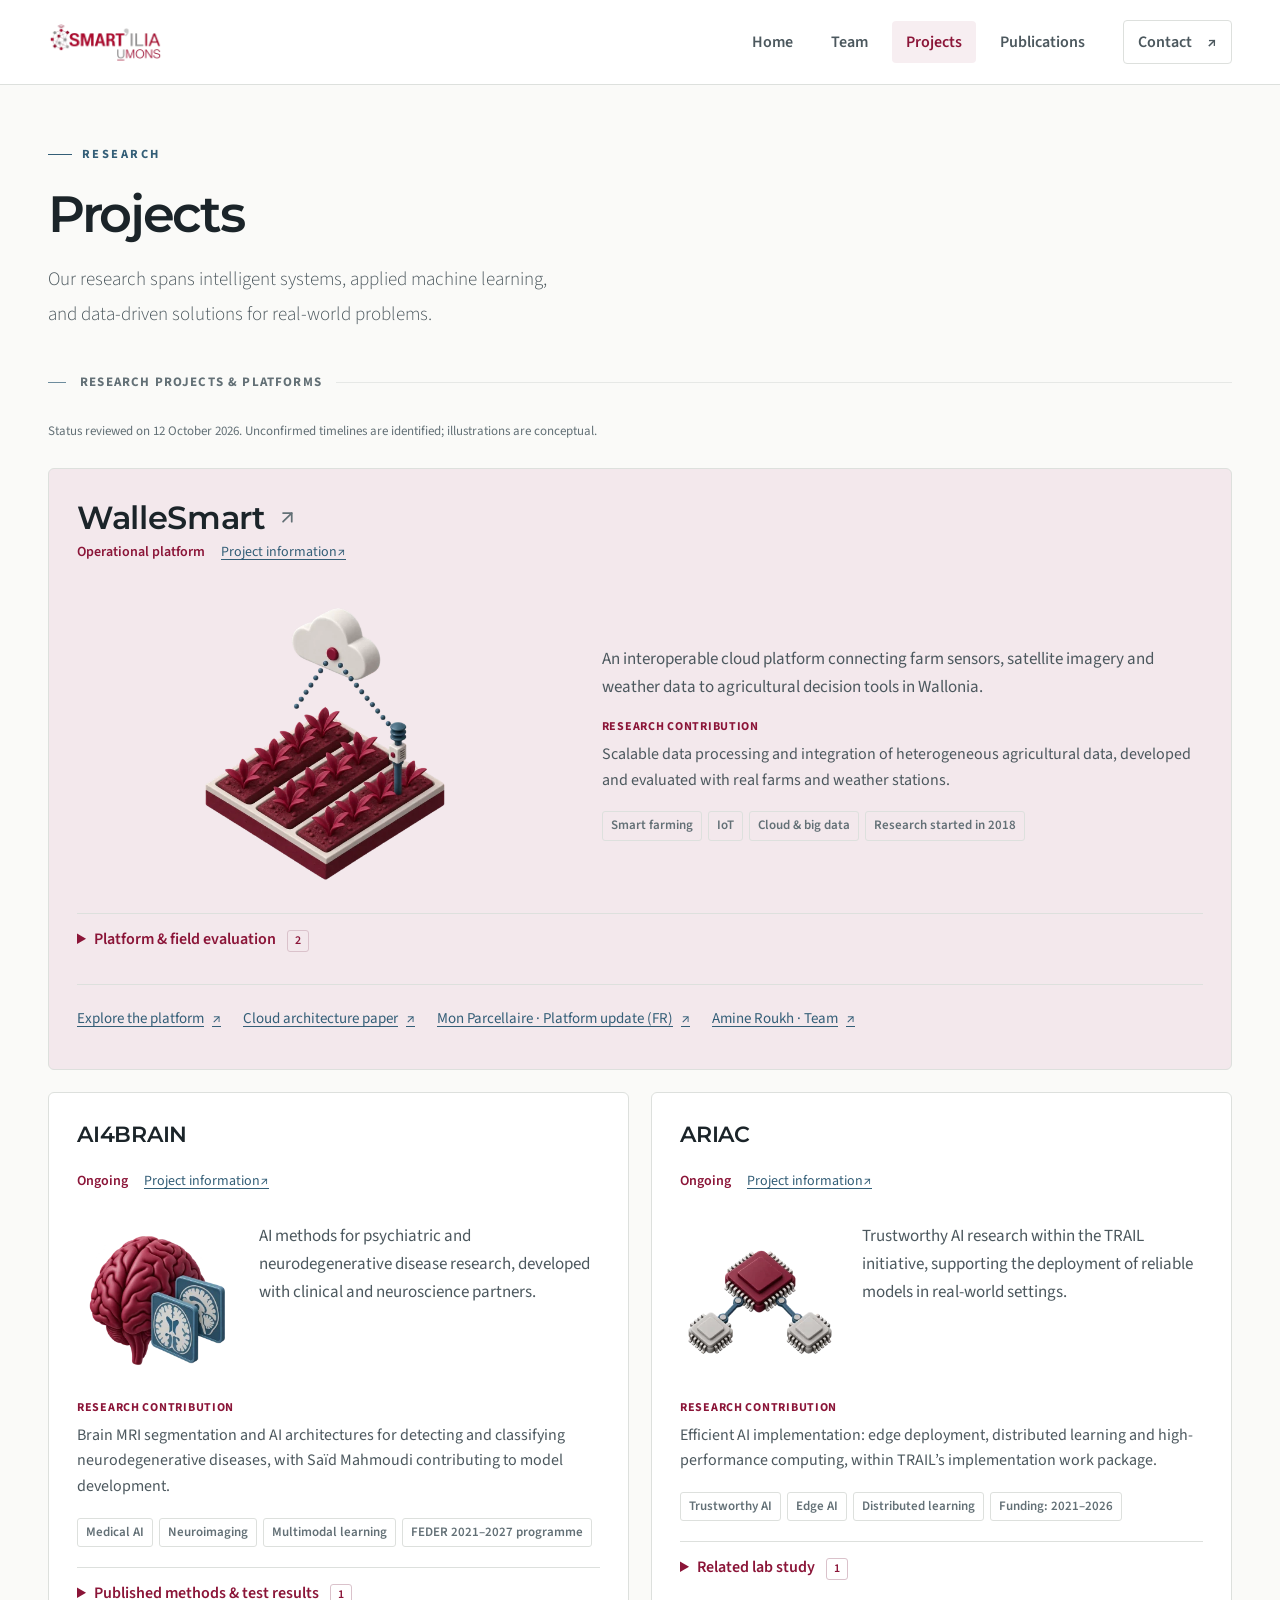
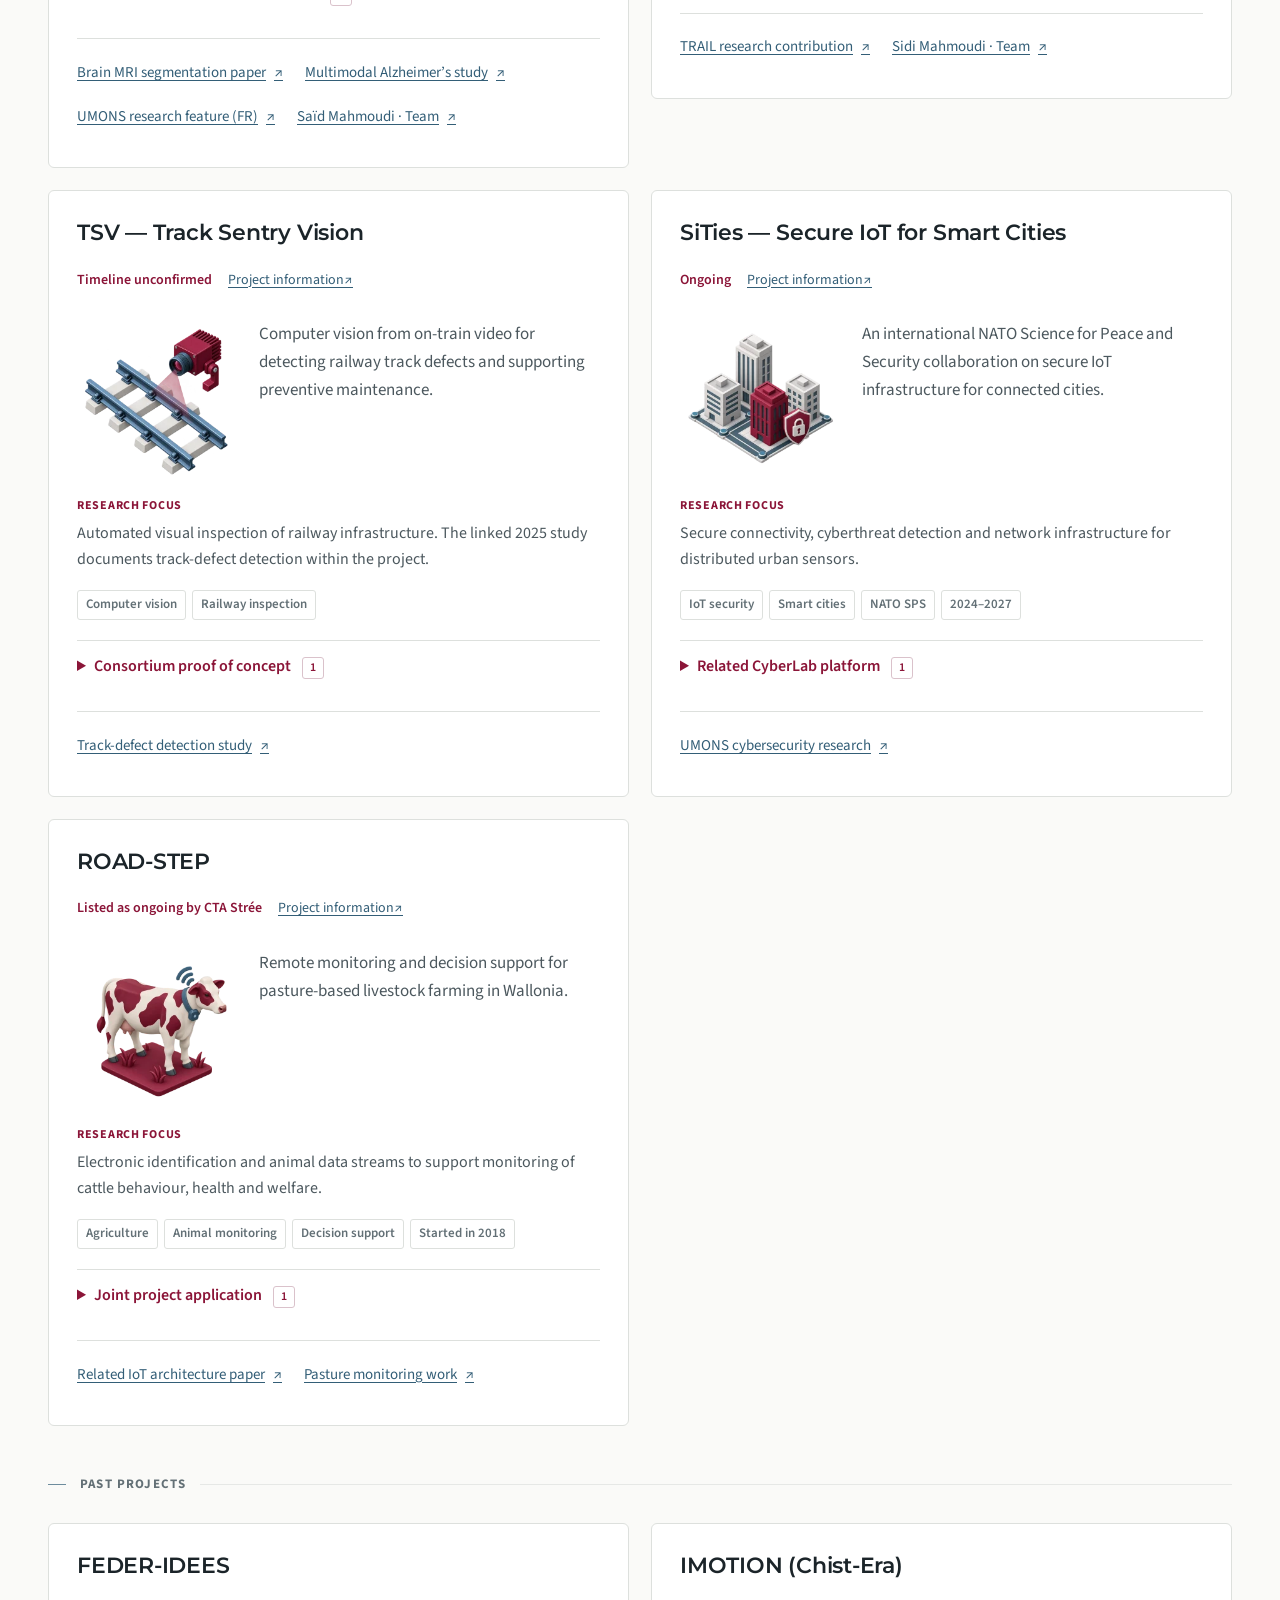
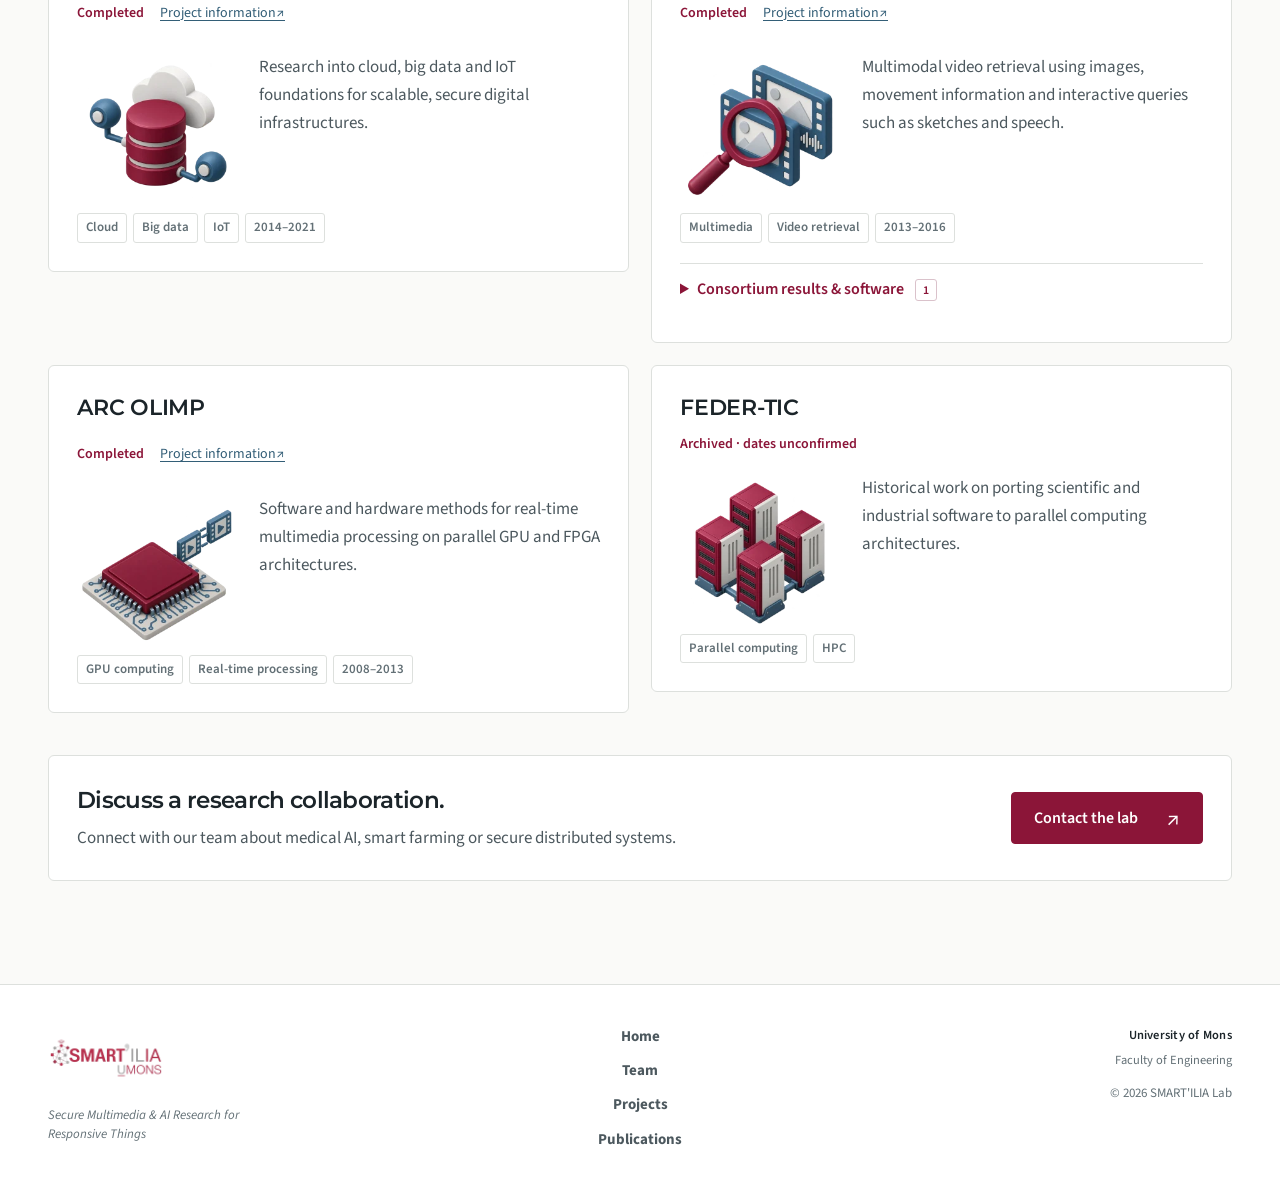
==== commit 8c2a69b5: "Replace placeholder diagrams with full-size generated research artwork" ====
--- a/projects.html
+++ b/projects.html
@@ -10,7 +10,7 @@
     <link rel="preconnect" href="https://fonts.gstatic.com" crossorigin>
     <link rel="stylesheet" href="https://fonts.googleapis.com/css2?family=Montserrat:wght@400;500;600;700&family=Source+Sans+3:wght@400;500;600;700&display=swap">
     <link rel="stylesheet" href="css/style.css?v=4">
-    <link rel="stylesheet" href="css/refresh.css?v=10">
+    <link rel="stylesheet" href="css/refresh.css?v=12">
     <script src="js/site.js" defer></script>
   <link rel="canonical" href="https://smartilia.com/projects.html">
   <meta property="og:type" content="website">
@@ -66,75 +66,75 @@
 
         <!-- RESEARCH_PROJECTS_START -->
 <section class="projects-group" aria-labelledby="current-projects-title"><h2 class="team-group-label" id="current-projects-title">Research projects &amp; platforms</h2>
-<p class="source-note project-status-note">Status reviewed on <time datetime="2026-10-12">12 October 2026</time>. Unconfirmed timelines are identified; diagrams illustrate research approaches.</p>
+<p class="source-note project-status-note">Status reviewed on <time datetime="2026-10-12">12 October 2026</time>. Unconfirmed timelines are identified; illustrations are conceptual.</p>
 <div class="projects-grid"><article class="project-card project-card--featured" data-anim id="smart-farming">
-  <div class="project-header"><div class="project-icon project-icon--illustrated" aria-hidden="true"><img src="images/project-smart-farming-v1.webp" alt="" width="256" height="256" loading="lazy" decoding="async"></div><h3 class="project-title"><a href="https://www.wallesmart.be/">WalleSmart <svg class="external-icon" viewBox="0 0 24 24" fill="none" stroke="currentColor" stroke-width="2" stroke-linecap="round" stroke-linejoin="round" aria-hidden="true" focusable="false"><path d="M7 17L17 7"/><path d="M7 7h10v10"/></svg></a></h3></div>
+  <div class="project-header"><h3 class="project-title"><a href="https://www.wallesmart.be/">WalleSmart <svg class="external-icon" viewBox="0 0 24 24" fill="none" stroke="currentColor" stroke-width="2" stroke-linecap="round" stroke-linejoin="round" aria-hidden="true" focusable="false"><path d="M7 17L17 7"/><path d="M7 7h10v10"/></svg></a></h3></div>
   <div class="project-status"><strong>Operational platform</strong><a href="https://www.wallesmart.be/blog/nos-actualites-2/nouveaute-comment-digitaliser-la-gestion-de-ses-parcelles-agricoles-15" aria-label="Source for WalleSmart project information">Project information <span aria-hidden="true">↗</span></a></div>
-  <div class="project-overview"><a class="project-art" href="illustrations/agriculture.svg" aria-label="View the WalleSmart research diagram"><img class="project-illustration" src="illustrations/agriculture.svg" alt="Connected field, satellite and weather data flowing into the WalleSmart cloud platform." width="520" height="290" loading="lazy"></a><div class="project-copy"><p class="project-desc">An interoperable cloud platform connecting farm sensors, satellite imagery and weather data to agricultural decision tools in Wallonia.</p><div class="project-research"><p class="project-focus-label">Research contribution</p><p>Scalable data processing and integration of heterogeneous agricultural data, developed and evaluated with real farms and weather stations.</p></div><div class="project-tags"><span class="project-tag">Smart farming</span><span class="project-tag">IoT</span><span class="project-tag">Cloud &amp; big data</span><span class="project-tag">Research started in 2018</span></div></div></div>
+  <div class="project-overview"><a class="project-art" href="images/project-smart-farming-512-v1.webp" aria-label="View the WalleSmart concept illustration"><img class="project-illustration" src="images/project-smart-farming-v1.webp" srcset="images/project-smart-farming-v1.webp 256w, images/project-smart-farming-512-v1.webp 512w" sizes="(max-width:768px) 260px, 320px" alt="Concept illustration of crops and a connected field sensor linked to a cloud platform." width="512" height="512" loading="lazy" decoding="async"></a><div class="project-copy"><p class="project-desc">An interoperable cloud platform connecting farm sensors, satellite imagery and weather data to agricultural decision tools in Wallonia.</p><div class="project-research"><p class="project-focus-label">Research contribution</p><p>Scalable data processing and integration of heterogeneous agricultural data, developed and evaluated with real farms and weather stations.</p></div><div class="project-tags"><span class="project-tag">Smart farming</span><span class="project-tag">IoT</span><span class="project-tag">Cloud &amp; big data</span><span class="project-tag">Research started in 2018</span></div></div></div>
 <details class="project-results"><summary>Platform &amp; field evaluation <span class="result-count">2<span class="sr-only"> documented resources</span></span></summary><div class="project-results-body"><article class="project-result"><p class="result-meta">Published field evaluation · 2026</p><h4>Cloud architecture tested with agricultural data</h4><p>Roukh and Mahmoudi evaluated WALLeSmart with data from 30 dairy farms and 32 weather stations in Wallonia. The published architecture combines real-time and batch processing, a modular plugin system and agricultural data exchange.</p><div class="result-evidence"><a href="https://orbi.umons.ac.be/handle/20.500.12907/54810">Read the evaluation <span aria-hidden="true">↗</span></a></div></article><article class="project-result"><p class="result-meta">Operational platform · 2026</p><h4>Applications farmers can use</h4><p>The platform provides a shared sign-in, a personalised dashboard, data-sharing consent controls and access to agricultural applications. CRA-W confirms that W@llHerbe is available through WALLeSmart for daily grass-biomass estimates.</p><div class="result-evidence"><a href="https://www.wallesmart.be/nos-services">Platform services (FR) <span aria-hidden="true">↗</span></a><a href="https://www.cra.wallonie.be/fr/wallherbe-disponible-sur-la-plateforme-wallesmart">W@llHerbe release (FR) <span aria-hidden="true">↗</span></a></div></article></div></details>
 <div class="project-links"><a href="https://www.wallesmart.be/">Explore the platform <span aria-hidden="true">↗</span></a><a href="https://orbi.umons.ac.be/handle/20.500.12907/54810">Cloud architecture paper <span aria-hidden="true">↗</span></a><a href="https://www.wallesmart.be/blog/nos-actualites-2/nouveaute-comment-digitaliser-la-gestion-de-ses-parcelles-agricoles-15">Mon Parcellaire · Platform update (FR) <span aria-hidden="true">↗</span></a><a href="team.html#amine-roukh">Amine Roukh · Team <span aria-hidden="true">↗</span></a></div>
 </article>
 <article class="project-card" data-anim id="medical-ai">
-  <div class="project-header"><div class="project-icon project-icon--illustrated" aria-hidden="true"><img src="images/project-medical-ai-v1.webp" alt="" width="256" height="256" loading="lazy" decoding="async"></div><h3 class="project-title">AI4BRAIN</h3></div>
+  <div class="project-header"><h3 class="project-title">AI4BRAIN</h3></div>
   <div class="project-status"><strong>Ongoing</strong><a href="https://web.umons.ac.be/sante/fr/2026/03/11/alzheimer-a-lumons-une-expertise-de-longue-date-mise-en-lumiere-par-un-financement-record/" aria-label="Source for AI4BRAIN project information">Project information <span aria-hidden="true">↗</span></a></div>
-  <div class="project-overview"><a class="project-art" href="illustrations/medical-ai.svg" aria-label="View the AI4BRAIN research diagram"><img class="project-illustration" src="illustrations/medical-ai.svg" alt="MRI and clinical data combined through multimodal learning." width="520" height="290" loading="lazy"></a><p class="project-desc">AI methods for psychiatric and neurodegenerative disease research, developed with clinical and neuroscience partners.</p></div><div class="project-research"><p class="project-focus-label">Research contribution</p><p>Brain MRI segmentation and AI architectures for detecting and classifying neurodegenerative diseases, with Saïd Mahmoudi contributing to model development.</p></div><div class="project-tags"><span class="project-tag">Medical AI</span><span class="project-tag">Neuroimaging</span><span class="project-tag">Multimodal learning</span><span class="project-tag">FEDER 2021–2027 programme</span></div>
+  <div class="project-overview"><a class="project-art" href="images/project-medical-ai-512-v1.webp" aria-label="View the AI4BRAIN concept illustration"><img class="project-illustration" src="images/project-medical-ai-v1.webp" srcset="images/project-medical-ai-v1.webp 256w, images/project-medical-ai-512-v1.webp 512w" sizes="(max-width:768px) 220px, (max-width:1100px) 140px, 160px" alt="Concept illustration of a brain with stylised imaging slices." width="512" height="512" loading="lazy" decoding="async"></a><p class="project-desc">AI methods for psychiatric and neurodegenerative disease research, developed with clinical and neuroscience partners.</p></div><div class="project-research"><p class="project-focus-label">Research contribution</p><p>Brain MRI segmentation and AI architectures for detecting and classifying neurodegenerative diseases, with Saïd Mahmoudi contributing to model development.</p></div><div class="project-tags"><span class="project-tag">Medical AI</span><span class="project-tag">Neuroimaging</span><span class="project-tag">Multimodal learning</span><span class="project-tag">FEDER 2021–2027 programme</span></div>
 <details class="project-results"><summary>Published methods &amp; test results <span class="result-count">1<span class="sr-only"> documented resource</span></span></summary><div class="project-results-body"><article class="project-result"><p class="result-meta">Published segmentation method · 26 December 2024</p><h4>MPB-UNet brain MRI segmentation</h4><p>Chahbar, Merati and Mahmoudi published a multi-parallel UNet method evaluated on the LGG MRI dataset. Table 5 reports an average Dice score of 94.43% and IoU of 92.17% on the test set; these are dataset results, not clinical validation.</p><div class="result-evidence"><a href="https://orbi.umons.ac.be/handle/20.500.12907/51494">Method &amp; evaluation <span aria-hidden="true">↗</span></a><a href="images/mpb-unet-figure7.png">Published test examples <span aria-hidden="true">↗</span></a></div></article></div></details>
 <div class="project-links"><a href="https://orbi.umons.ac.be/handle/20.500.12907/51494">Brain MRI segmentation paper <span aria-hidden="true">↗</span></a><a href="https://orbi.umons.ac.be/handle/20.500.12907/56733">Multimodal Alzheimer’s study <span aria-hidden="true">↗</span></a><a href="https://web.umons.ac.be/sante/fr/2026/03/11/alzheimer-a-lumons-une-expertise-de-longue-date-mise-en-lumiere-par-un-financement-record/">UMONS research feature (FR) <span aria-hidden="true">↗</span></a><a href="team.html#said-mahmoudi">Saïd Mahmoudi · Team <span aria-hidden="true">↗</span></a></div>
 </article>
 <article class="project-card" data-anim id="ariac">
-  <div class="project-header"><div class="project-icon project-icon--illustrated" aria-hidden="true"><img src="images/project-ariac-v1.webp" alt="" width="256" height="256" loading="lazy" decoding="async"></div><h3 class="project-title">ARIAC</h3></div>
+  <div class="project-header"><h3 class="project-title">ARIAC</h3></div>
   <div class="project-status"><strong>Ongoing</strong><a href="https://web.umons.ac.be/isia/activites-de-recherche/projets/" aria-label="Source for ARIAC project information">Project information <span aria-hidden="true">↗</span></a></div>
-  <div class="project-overview project-overview--text"><p class="project-desc">Trustworthy AI research within the TRAIL initiative, supporting the deployment of reliable models in real-world settings.</p></div><div class="project-research"><p class="project-focus-label">Research contribution</p><p>Efficient AI implementation: edge deployment, distributed learning and high-performance computing, within TRAIL’s implementation work package.</p></div><div class="project-tags"><span class="project-tag">Trustworthy AI</span><span class="project-tag">Edge AI</span><span class="project-tag">Distributed learning</span><span class="project-tag">Funding: 2021–2026</span></div>
+  <div class="project-overview"><a class="project-art" href="images/project-ariac-512-v1.webp" aria-label="View the ARIAC concept illustration"><img class="project-illustration" src="images/project-ariac-v1.webp" srcset="images/project-ariac-v1.webp 256w, images/project-ariac-512-v1.webp 512w" sizes="(max-width:768px) 220px, (max-width:1100px) 140px, 160px" alt="Concept illustration of linked processors for distributed AI." width="512" height="512" loading="lazy" decoding="async"></a><p class="project-desc">Trustworthy AI research within the TRAIL initiative, supporting the deployment of reliable models in real-world settings.</p></div><div class="project-research"><p class="project-focus-label">Research contribution</p><p>Efficient AI implementation: edge deployment, distributed learning and high-performance computing, within TRAIL’s implementation work package.</p></div><div class="project-tags"><span class="project-tag">Trustworthy AI</span><span class="project-tag">Edge AI</span><span class="project-tag">Distributed learning</span><span class="project-tag">Funding: 2021–2026</span></div>
 <details class="project-results"><summary>Related lab study <span class="result-count">1<span class="sr-only"> documented resource</span></span></summary><div class="project-results-body"><article class="project-result"><p class="result-meta">Related SMART’ILIA research · 2026</p><h4>AI-based scheduling across CPU and GPU nodes</h4><p>A study co-authored by Sidi Mahmoudi implements continuous monitoring and AI-based load estimates to schedule tasks across heterogeneous nodes. It evaluates execution time, throughput, resource use and energy consumption against other scheduling methods.</p><div class="result-evidence"><a href="https://orbi.umons.ac.be/handle/20.500.12907/55665">Read the scheduling study <span aria-hidden="true">↗</span></a></div></article></div></details>
 <div class="project-links"><a href="https://factory.trail.ac/fr/user/sidi-ahmed/mahmoudi">TRAIL research contribution <span aria-hidden="true">↗</span></a><a href="team.html#sidi-mahmoudi">Sidi Mahmoudi · Team <span aria-hidden="true">↗</span></a></div>
 </article>
 <article class="project-card" data-anim id="track-sentry-vision">
-  <div class="project-header"><div class="project-icon project-icon--illustrated" aria-hidden="true"><img src="images/project-track-sentry-vision-v1.webp" alt="" width="256" height="256" loading="lazy" decoding="async"></div><h3 class="project-title">TSV — Track Sentry Vision</h3></div>
+  <div class="project-header"><h3 class="project-title">TSV — Track Sentry Vision</h3></div>
   <div class="project-status"><strong>Timeline unconfirmed</strong><a href="https://ecosysteme.s3.wallonie.be/projets/" aria-label="Source for TSV — Track Sentry Vision project information">Project information <span aria-hidden="true">↗</span></a></div>
-  <div class="project-overview project-overview--text"><p class="project-desc">Computer vision from on-train video for detecting railway track defects and supporting preventive maintenance.</p></div><div class="project-research"><p class="project-focus-label">Research focus</p><p>Automated visual inspection of railway infrastructure. The linked 2025 study documents track-defect detection within the project.</p></div><div class="project-tags"><span class="project-tag">Computer vision</span><span class="project-tag">Railway inspection</span></div>
+  <div class="project-overview"><a class="project-art" href="images/project-track-sentry-vision-512-v1.webp" aria-label="View the TSV — Track Sentry Vision concept illustration"><img class="project-illustration" src="images/project-track-sentry-vision-v1.webp" srcset="images/project-track-sentry-vision-v1.webp 256w, images/project-track-sentry-vision-512-v1.webp 512w" sizes="(max-width:768px) 220px, (max-width:1100px) 140px, 160px" alt="Concept illustration of a machine-vision camera inspecting railway tracks." width="512" height="512" loading="lazy" decoding="async"></a><p class="project-desc">Computer vision from on-train video for detecting railway track defects and supporting preventive maintenance.</p></div><div class="project-research"><p class="project-focus-label">Research focus</p><p>Automated visual inspection of railway infrastructure. The linked 2025 study documents track-defect detection within the project.</p></div><div class="project-tags"><span class="project-tag">Computer vision</span><span class="project-tag">Railway inspection</span></div>
 <details class="project-results"><summary>Consortium proof of concept <span class="result-count">1<span class="sr-only"> documented resource</span></span></summary><div class="project-results-body"><article class="project-result"><p class="result-meta">UCLouvain consortium prototype · 2025</p><h4>Sensor-equipped railway inspection prototype</h4><p>Crespin, Kostis and Schaus built a laboratory LEGO train with a Raspberry Pi 5, camera and accelerometer. Their TSV study reports a YOLOv11n F1 score of 0.96 for artificial obstacles; validation on operational railway tracks remains future work.</p><div class="result-evidence"><a href="https://bnaic2025.unamur.be/accepted-submissions/accepted_poster/093%20-%20Railway%20Track%20Defect%20Detection.pdf">Read the prototype study (PDF) <span aria-hidden="true">↗</span></a></div></article></div></details>
 <div class="project-links"><a href="https://bnaic2025.unamur.be/accepted-submissions/accepted_poster/093%20-%20Railway%20Track%20Defect%20Detection.pdf">Track-defect detection study <span aria-hidden="true">↗</span></a></div>
 </article>
 <article class="project-card" data-anim id="secure-systems">
-  <div class="project-header"><div class="project-icon project-icon--illustrated" aria-hidden="true"><img src="images/project-secure-systems-v1.webp" alt="" width="256" height="256" loading="lazy" decoding="async"></div><h3 class="project-title">SiTies — Secure IoT for Smart Cities</h3></div>
+  <div class="project-header"><h3 class="project-title">SiTies — Secure IoT for Smart Cities</h3></div>
   <div class="project-status"><strong>Ongoing</strong><a href="https://radon.nauka.gov.pl/dane/profil/678506106d19015179e4eef2" aria-label="Source for SiTies — Secure IoT for Smart Cities project information">Project information <span aria-hidden="true">↗</span></a></div>
-  <div class="project-overview"><a class="project-art" href="illustrations/smart-city-grid.svg" aria-label="View the SiTies — Secure IoT for Smart Cities research diagram"><img class="project-illustration" src="illustrations/smart-city-grid.svg" alt="A city grid with connected buildings, sensor nodes and secure IoT infrastructure." width="520" height="290" loading="lazy"></a><p class="project-desc">An international NATO Science for Peace and Security collaboration on secure IoT infrastructure for connected cities.</p></div><div class="project-research"><p class="project-focus-label">Research focus</p><p>Secure connectivity, cyberthreat detection and network infrastructure for distributed urban sensors.</p></div><div class="project-tags"><span class="project-tag">IoT security</span><span class="project-tag">Smart cities</span><span class="project-tag">NATO SPS</span><span class="project-tag">2024–2027</span></div>
+  <div class="project-overview"><a class="project-art" href="images/project-secure-systems-512-v1.webp" aria-label="View the SiTies — Secure IoT for Smart Cities concept illustration"><img class="project-illustration" src="images/project-secure-systems-v1.webp" srcset="images/project-secure-systems-v1.webp 256w, images/project-secure-systems-512-v1.webp 512w" sizes="(max-width:768px) 220px, (max-width:1100px) 140px, 160px" alt="Concept illustration of a connected city grid and a security shield." width="512" height="512" loading="lazy" decoding="async"></a><p class="project-desc">An international NATO Science for Peace and Security collaboration on secure IoT infrastructure for connected cities.</p></div><div class="project-research"><p class="project-focus-label">Research focus</p><p>Secure connectivity, cyberthreat detection and network infrastructure for distributed urban sensors.</p></div><div class="project-tags"><span class="project-tag">IoT security</span><span class="project-tag">Smart cities</span><span class="project-tag">NATO SPS</span><span class="project-tag">2024–2027</span></div>
 <details class="project-results"><summary>Related CyberLab platform <span class="result-count">1<span class="sr-only"> documented resource</span></span></summary><div class="project-results-body"><article class="project-result"><p class="result-meta">Related UMONS infrastructure · 2025</p><h4>CyberLab / CyberRange at UMONS</h4><p>The institutional InCyber brochure documents the team’s CyberLab, connecting IT infrastructure with physical IoT sensors and actuators. This platform supports research on the interaction between cybersecurity and AI.</p><div class="result-evidence"><a href="https://assets.ctfassets.net/myqv2p4gx62v/01pLxQ8LCOKn64NGVrYck8/289017d1012514191cbb42dc429a7358/brochure-InCyber-2025.pdf">CyberLab description (PDF) <span aria-hidden="true">↗</span></a></div></article></div></details>
 <div class="project-links"><a href="https://assets.ctfassets.net/myqv2p4gx62v/01pLxQ8LCOKn64NGVrYck8/289017d1012514191cbb42dc429a7358/brochure-InCyber-2025.pdf">UMONS cybersecurity research <span aria-hidden="true">↗</span></a></div>
 </article>
 <article class="project-card" data-anim id="road-step">
-  <div class="project-header"><div class="project-icon project-icon--illustrated" aria-hidden="true"><img src="images/project-road-step-v1.webp" alt="" width="256" height="256" loading="lazy" decoding="async"></div><h3 class="project-title">ROAD-STEP</h3></div>
+  <div class="project-header"><h3 class="project-title">ROAD-STEP</h3></div>
   <div class="project-status"><strong>Listed as ongoing by CTA Strée</strong><a href="https://cta-stree.be/recherches/" aria-label="Source for ROAD-STEP project information">Project information <span aria-hidden="true">↗</span></a></div>
-  <div class="project-overview project-overview--text"><p class="project-desc">Remote monitoring and decision support for pasture-based livestock farming in Wallonia.</p></div><div class="project-research"><p class="project-focus-label">Research focus</p><p>Electronic identification and animal data streams to support monitoring of cattle behaviour, health and welfare.</p></div><div class="project-tags"><span class="project-tag">Agriculture</span><span class="project-tag">Animal monitoring</span><span class="project-tag">Decision support</span><span class="project-tag">Started in 2018</span></div>
+  <div class="project-overview"><a class="project-art" href="images/project-road-step-512-v1.webp" aria-label="View the ROAD-STEP concept illustration"><img class="project-illustration" src="images/project-road-step-v1.webp" srcset="images/project-road-step-v1.webp 256w, images/project-road-step-512-v1.webp 512w" sizes="(max-width:768px) 220px, (max-width:1100px) 140px, 160px" alt="Concept illustration of a dairy cow wearing an electronic monitoring collar." width="512" height="512" loading="lazy" decoding="async"></a><p class="project-desc">Remote monitoring and decision support for pasture-based livestock farming in Wallonia.</p></div><div class="project-research"><p class="project-focus-label">Research focus</p><p>Electronic identification and animal data streams to support monitoring of cattle behaviour, health and welfare.</p></div><div class="project-tags"><span class="project-tag">Agriculture</span><span class="project-tag">Animal monitoring</span><span class="project-tag">Decision support</span><span class="project-tag">Started in 2018</span></div>
 <details class="project-results"><summary>Joint project application <span class="result-count">1<span class="sr-only"> documented resource</span></span></summary><div class="project-results-body"><article class="project-result"><p class="result-meta">Application developed by CRA-W · 30 July 2026</p><h4>W@llHerbe grassland decision support</h4><p>W@llHerbe combines satellite imagery and a growth model to estimate daily grass biomass per parcel. CRA-W identifies ROAD-STEP among the development collaborations and confirms the first version is available on WALLeSmart.</p><div class="result-evidence"><a href="https://www.cra.wallonie.be/fr/wallherbe-disponible-sur-la-plateforme-wallesmart">Tool availability (FR) <span aria-hidden="true">↗</span></a><a href="https://www.cra.wallonie.be/fr/wallherbe-pour-suivre-la-pousse-et-la-qualite-de-lherbe">Project collaboration (FR) <span aria-hidden="true">↗</span></a></div></article></div></details>
 <div class="project-links"><a href="https://orbi.umons.ac.be/handle/20.500.12907/42561">Related IoT architecture paper <span aria-hidden="true">↗</span></a><a href="https://www.cra.wallonie.be/fr/wallherbe-pour-suivre-la-pousse-et-la-qualite-de-lherbe">Pasture monitoring work <span aria-hidden="true">↗</span></a></div>
 </article></div></section>
 <section class="projects-group" aria-labelledby="past-projects-title"><h2 class="team-group-label" id="past-projects-title">Past projects</h2>
 <div class="projects-grid"><article class="project-card" data-anim id="feder-idees">
-  <div class="project-header"><div class="project-icon project-icon--illustrated" aria-hidden="true"><img src="images/project-feder-idees-v1.webp" alt="" width="256" height="256" loading="lazy" decoding="async"></div><h3 class="project-title">FEDER-IDEES</h3></div>
+  <div class="project-header"><h3 class="project-title">FEDER-IDEES</h3></div>
   <div class="project-status"><strong>Completed</strong><a href="https://web.umons.ac.be/ilia/activites-de-recherche/" aria-label="Source for FEDER-IDEES project information">Project information <span aria-hidden="true">↗</span></a></div>
-  <div class="project-overview project-overview--text"><p class="project-desc">Research into cloud, big data and IoT foundations for scalable, secure digital infrastructures.</p></div><div class="project-tags"><span class="project-tag">Cloud</span><span class="project-tag">Big data</span><span class="project-tag">IoT</span><span class="project-tag">2014–2021</span></div>
+  <div class="project-overview"><a class="project-art" href="images/project-feder-idees-512-v1.webp" aria-label="View the FEDER-IDEES concept illustration"><img class="project-illustration" src="images/project-feder-idees-v1.webp" srcset="images/project-feder-idees-v1.webp 256w, images/project-feder-idees-512-v1.webp 512w" sizes="(max-width:768px) 220px, (max-width:1100px) 140px, 160px" alt="Concept illustration of a cloud, database and connected sensor nodes." width="512" height="512" loading="lazy" decoding="async"></a><p class="project-desc">Research into cloud, big data and IoT foundations for scalable, secure digital infrastructures.</p></div><div class="project-tags"><span class="project-tag">Cloud</span><span class="project-tag">Big data</span><span class="project-tag">IoT</span><span class="project-tag">2014–2021</span></div>
 
 
 </article>
 <article class="project-card" data-anim id="imotion">
-  <div class="project-header"><div class="project-icon project-icon--illustrated" aria-hidden="true"><img src="images/project-imotion-v1.webp" alt="" width="256" height="256" loading="lazy" decoding="async"></div><h3 class="project-title">IMOTION (Chist-Era)</h3></div>
+  <div class="project-header"><h3 class="project-title">IMOTION (Chist-Era)</h3></div>
   <div class="project-status"><strong>Completed</strong><a href="https://www.chistera.eu/projects/imotion" aria-label="Source for IMOTION (Chist-Era) project information">Project information <span aria-hidden="true">↗</span></a></div>
-  <div class="project-overview project-overview--text"><p class="project-desc">Multimodal video retrieval using images, movement information and interactive queries such as sketches and speech.</p></div><div class="project-tags"><span class="project-tag">Multimedia</span><span class="project-tag">Video retrieval</span><span class="project-tag">2013–2016</span></div>
+  <div class="project-overview"><a class="project-art" href="images/project-imotion-512-v1.webp" aria-label="View the IMOTION (Chist-Era) concept illustration"><img class="project-illustration" src="images/project-imotion-v1.webp" srcset="images/project-imotion-v1.webp 256w, images/project-imotion-512-v1.webp 512w" sizes="(max-width:768px) 220px, (max-width:1100px) 140px, 160px" alt="Concept illustration of video frames and a search lens." width="512" height="512" loading="lazy" decoding="async"></a><p class="project-desc">Multimodal video retrieval using images, movement information and interactive queries such as sketches and speech.</p></div><div class="project-tags"><span class="project-tag">Multimedia</span><span class="project-tag">Video retrieval</span><span class="project-tag">2013–2016</span></div>
 <details class="project-results"><summary>Consortium results &amp; software <span class="result-count">1<span class="sr-only"> documented resource</span></span></summary><div class="project-results-body"><article class="project-result"><p class="result-meta">Consortium research output · 2018 report</p><h4>Multimodal retrieval and open-source software</h4><p>The consortium report documents an integrated system supporting sketch, image, motion and speech queries. UMONS contributed deep-learning features and sketch recognition. It also records the open-source vitrivr backend; the software project is maintained by the University of Basel.</p><div class="result-evidence"><a href="https://www.chistera.eu/sites/www.chistera.eu/files/CHIST-ERA%20Call%202012%20-%20IUI%20Topic%20-%20IMOTION%202018.pdf">Results report (PDF) <span aria-hidden="true">↗</span></a><a href="https://vitrivr.org/getting_started.html">Software &amp; documentation <span aria-hidden="true">↗</span></a></div></article></div></details>
 
 </article>
 <article class="project-card" data-anim id="arc-olimp">
-  <div class="project-header"><div class="project-icon project-icon--illustrated" aria-hidden="true"><img src="images/project-arc-olimp-v1.webp" alt="" width="256" height="256" loading="lazy" decoding="async"></div><h3 class="project-title">ARC OLIMP</h3></div>
+  <div class="project-header"><h3 class="project-title">ARC OLIMP</h3></div>
   <div class="project-status"><strong>Completed</strong><a href="https://splconf.org/spl11/data/uploads/procDF.pdf" aria-label="Source for ARC OLIMP project information">Project information <span aria-hidden="true">↗</span></a></div>
-  <div class="project-overview project-overview--text"><p class="project-desc">Software and hardware methods for real-time multimedia processing on parallel GPU and FPGA architectures.</p></div><div class="project-tags"><span class="project-tag">GPU computing</span><span class="project-tag">Real-time processing</span><span class="project-tag">2008–2013</span></div>
+  <div class="project-overview"><a class="project-art" href="images/project-arc-olimp-512-v1.webp" aria-label="View the ARC OLIMP concept illustration"><img class="project-illustration" src="images/project-arc-olimp-v1.webp" srcset="images/project-arc-olimp-v1.webp 256w, images/project-arc-olimp-512-v1.webp 512w" sizes="(max-width:768px) 220px, (max-width:1100px) 140px, 160px" alt="Concept illustration of a graphics processor and multimedia frames." width="512" height="512" loading="lazy" decoding="async"></a><p class="project-desc">Software and hardware methods for real-time multimedia processing on parallel GPU and FPGA architectures.</p></div><div class="project-tags"><span class="project-tag">GPU computing</span><span class="project-tag">Real-time processing</span><span class="project-tag">2008–2013</span></div>
 
 
 </article>
 <article class="project-card" data-anim id="feder-tic">
-  <div class="project-header"><div class="project-icon project-icon--illustrated" aria-hidden="true"><img src="images/project-feder-tic-v1.webp" alt="" width="256" height="256" loading="lazy" decoding="async"></div><h3 class="project-title">FEDER-TIC</h3></div>
+  <div class="project-header"><h3 class="project-title">FEDER-TIC</h3></div>
   <div class="project-status"><strong>Archived · dates unconfirmed</strong></div>
-  <div class="project-overview project-overview--text"><p class="project-desc">Historical work on porting scientific and industrial software to parallel computing architectures.</p></div><div class="project-tags"><span class="project-tag">Parallel computing</span><span class="project-tag">HPC</span></div>
+  <div class="project-overview"><a class="project-art" href="images/project-feder-tic-512-v1.webp" aria-label="View the FEDER-TIC concept illustration"><img class="project-illustration" src="images/project-feder-tic-v1.webp" srcset="images/project-feder-tic-v1.webp 256w, images/project-feder-tic-512-v1.webp 512w" sizes="(max-width:768px) 220px, (max-width:1100px) 140px, 160px" alt="Concept illustration of a cluster of linked computing servers." width="512" height="512" loading="lazy" decoding="async"></a><p class="project-desc">Historical work on porting scientific and industrial software to parallel computing architectures.</p></div><div class="project-tags"><span class="project-tag">Parallel computing</span><span class="project-tag">HPC</span></div>
 
 
 </article></div></section>
--- a/css/refresh.css
+++ b/css/refresh.css
@@ -47,7 +47,7 @@
 .lens-tabs { display:flex; margin:0 24px; border-bottom:1px solid var(--paper-border); gap:24px; }
 .lens-tabs button { background:transparent; border:0; border-bottom:2px solid transparent; color:var(--ink-muted); font:600 15px var(--sans); padding:10px 2px 12px; min-height:44px; cursor:pointer; margin-bottom:-1px; }
 .lens-tabs button[aria-selected=true] { border-color:var(--crimson); color:var(--crimson); }
-.lens-panel>img { display:block; width:100%; height:auto; object-fit:contain; }
+.lens-panel>img { display:block; width:100%; height:260px; padding:18px; object-fit:contain; background:var(--paper); }
 .lens-caption { display:flex; gap:16px; justify-content:space-between; padding:0 24px 14px; }
 .lens-caption h2 { font-family:var(--heading); font-size:16px; font-weight:600; letter-spacing:-.02em; margin-bottom:8px; line-height:1.4; }
 .lens-caption p { font-size:15px; line-height:1.6; color:var(--ink-mid); }
@@ -201,7 +201,6 @@
 .project-card:hover { background:#fff; }
 .project-card--featured { background:var(--crimson-subtle); }
 .project-number { display:none; }
-.project-icon { border-radius:6px; }
 .project-title { font-size:22px; font-weight:600; }
 .project-desc { font-size:18px; font-weight:400; }
 .project-tag { text-transform:none; letter-spacing:0; font-size:13px; border-radius:3px; }
@@ -331,35 +330,25 @@
 
 .sr-only { position:absolute; width:1px; height:1px; padding:0; margin:-1px; overflow:hidden; clip:rect(0,0,0,0); white-space:nowrap; border:0; }
 
-/* Generated project emblems retain the established card grid and title hierarchy. */
-.project-header { justify-content:flex-start; align-items:center; gap:18px; margin-bottom:22px; }
+/* A single concept illustration accompanies each project presentation. */
+.project-header { display:block; margin-bottom:18px; }
 .project-header .project-title { margin:0; min-width:0; }
-.project-card .project-icon, .project-card:hover .project-icon { width:88px; height:88px; background:transparent; border:0; }
-.project-icon--illustrated img { display:block; width:100%; height:100%; object-fit:contain; }
 .project-card--featured { display:block; }
-.project-card--featured .project-header { margin-bottom:24px; }
-.project-card--featured .project-body { display:grid; grid-template-columns:1fr 1.15fr; gap:0 30px; align-items:start; }
-.project-card--featured .project-illustration { grid-row:1 / span 2; width:100%; max-width:none; margin:0; }
-.project-card--featured .project-desc, .project-card--featured .project-tags { grid-column:2; }
-.project-illustration { display:block; margin:0 0 22px; }
-@media (max-width:768px) {
-  .project-card .project-icon, .project-card:hover .project-icon { width:76px; height:76px; }
-  .project-card--featured .project-body { display:block; }
-  .project-card--featured .project-illustration { margin-bottom:22px; }
-}
+.project-illustration { display:block; }
 
-/* Compact project summaries retain the existing grid and scientific artwork. */
+/* The existing project grid retains its sourced summaries and results. */
 .projects-grid { align-items:start; }
 .projects-group + .projects-group { margin-top:48px; }
 .project-card { padding:28px; }
 .project-header { margin-bottom:18px; }
 .project-status { margin-bottom:18px; }
-.project-overview { display:grid; grid-template-columns:136px minmax(0,1fr); gap:18px; align-items:start; }
-.project-overview--text { display:block; }
-.project-overview:not(.project-overview--text) + .project-research { margin-top:16px; }
+.project-overview { display:grid; grid-template-columns:160px minmax(0,1fr); gap:22px; align-items:start; }
+.project-overview + .project-research { margin-top:16px; }
 .project-copy { min-width:0; }
-.project-art { display:block; border:1px solid var(--paper-border); border-radius:5px; overflow:hidden; background:#F7F8F7; }
-.project-card .project-art img { display:block; width:100%; height:auto; margin:0; }
+.project-art { display:grid; place-items:center; width:160px; border-radius:6px; }
+.project-card .project-art img { display:block; width:100%; height:160px; margin:0; object-fit:contain; }
+.project-card--featured .project-art { width:100%; max-width:320px; margin-inline:auto; }
+.project-card--featured .project-art img { height:300px; }
 .project-desc { font-size:17px; line-height:1.65; margin-bottom:16px; }
 .project-research { margin-bottom:18px; color:var(--ink-mid); font-size:16px; line-height:1.6; }
 .project-focus-label { color:var(--crimson); font-size:12px; font-weight:700; letter-spacing:.06em; text-transform:uppercase; margin-bottom:6px; }
@@ -384,16 +373,21 @@
 .research-contact h2 { font:600 23px/1.4 var(--heading); letter-spacing:-.03em; margin-bottom:8px; }
 .research-contact p { color:var(--ink-mid); font-size:17px; max-width:680px; }
 .research-contact .action-primary { flex-shrink:0; }
-@media (max-width:1050px) {
-  .project-overview { display:block; }
-  .project-art { width:180px; margin-bottom:18px; }
-  .project-card--featured .project-overview { display:grid; }
-  .project-card--featured .project-art { width:100%; margin-bottom:0; }
+@media (max-width:1100px) {
+  .project-overview { grid-template-columns:140px minmax(0,1fr); gap:18px; }
+  .project-art { width:140px; }
+  .project-card .project-art img { height:140px; }
+  .project-card--featured .project-art { width:100%; }
+  .project-card--featured .project-art img { height:260px; }
 }
 @media (max-width:768px) {
   .project-overview,.project-card--featured .project-overview { display:block; }
   .project-card { padding:24px; }
-  .project-art { width:210px; max-width:100%; margin:0 0 18px; }
-  .project-card--featured .project-art { width:100%; max-width:400px; margin-bottom:18px; }
+  .project-art,.project-card--featured .project-art { width:100%; max-width:none; padding:16px; margin:0 0 20px; background:var(--paper); }
+  .project-card .project-art img { max-width:220px; height:180px; }
+  .project-card--featured .project-art img { max-width:260px; height:230px; }
   .research-contact { align-items:flex-start; flex-direction:column; padding:24px; gap:20px; }
 }
+@media (max-width:560px) {
+  .lens-panel>img { height:220px; padding:16px; }
+}
